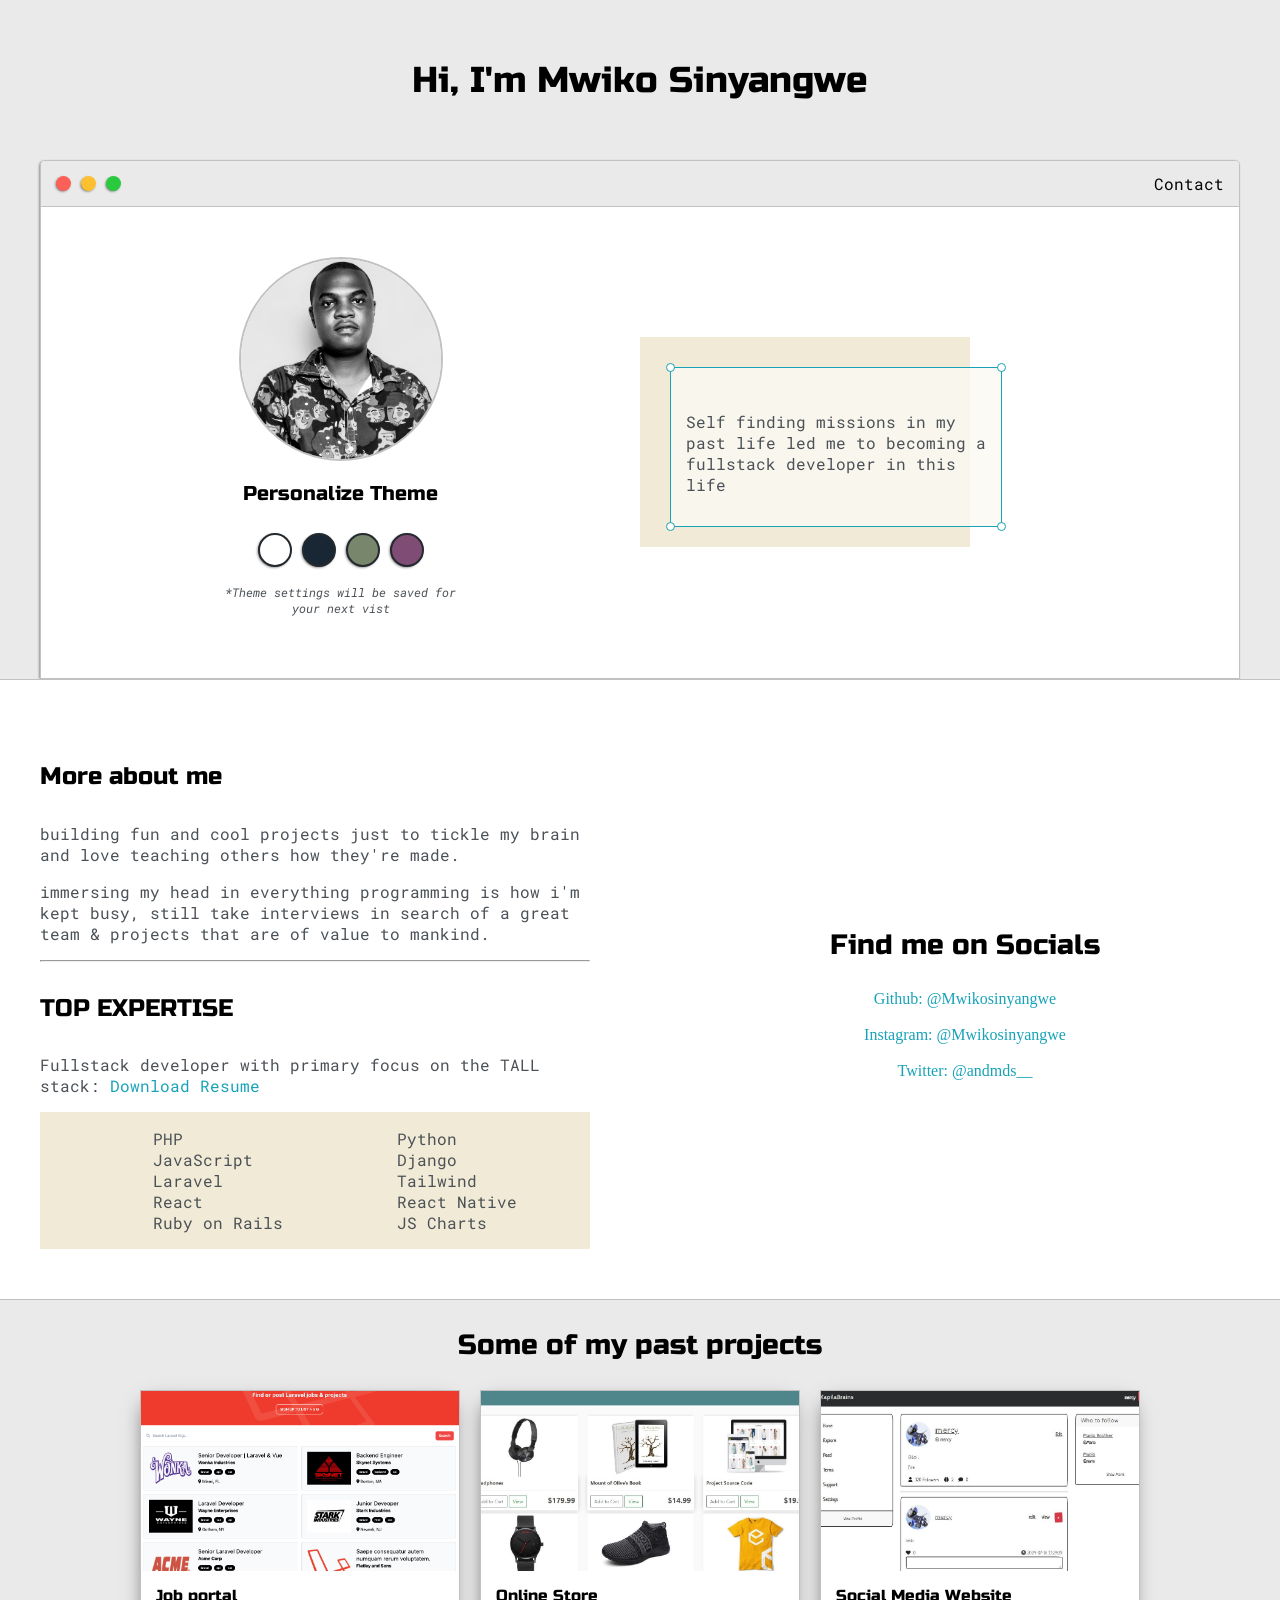
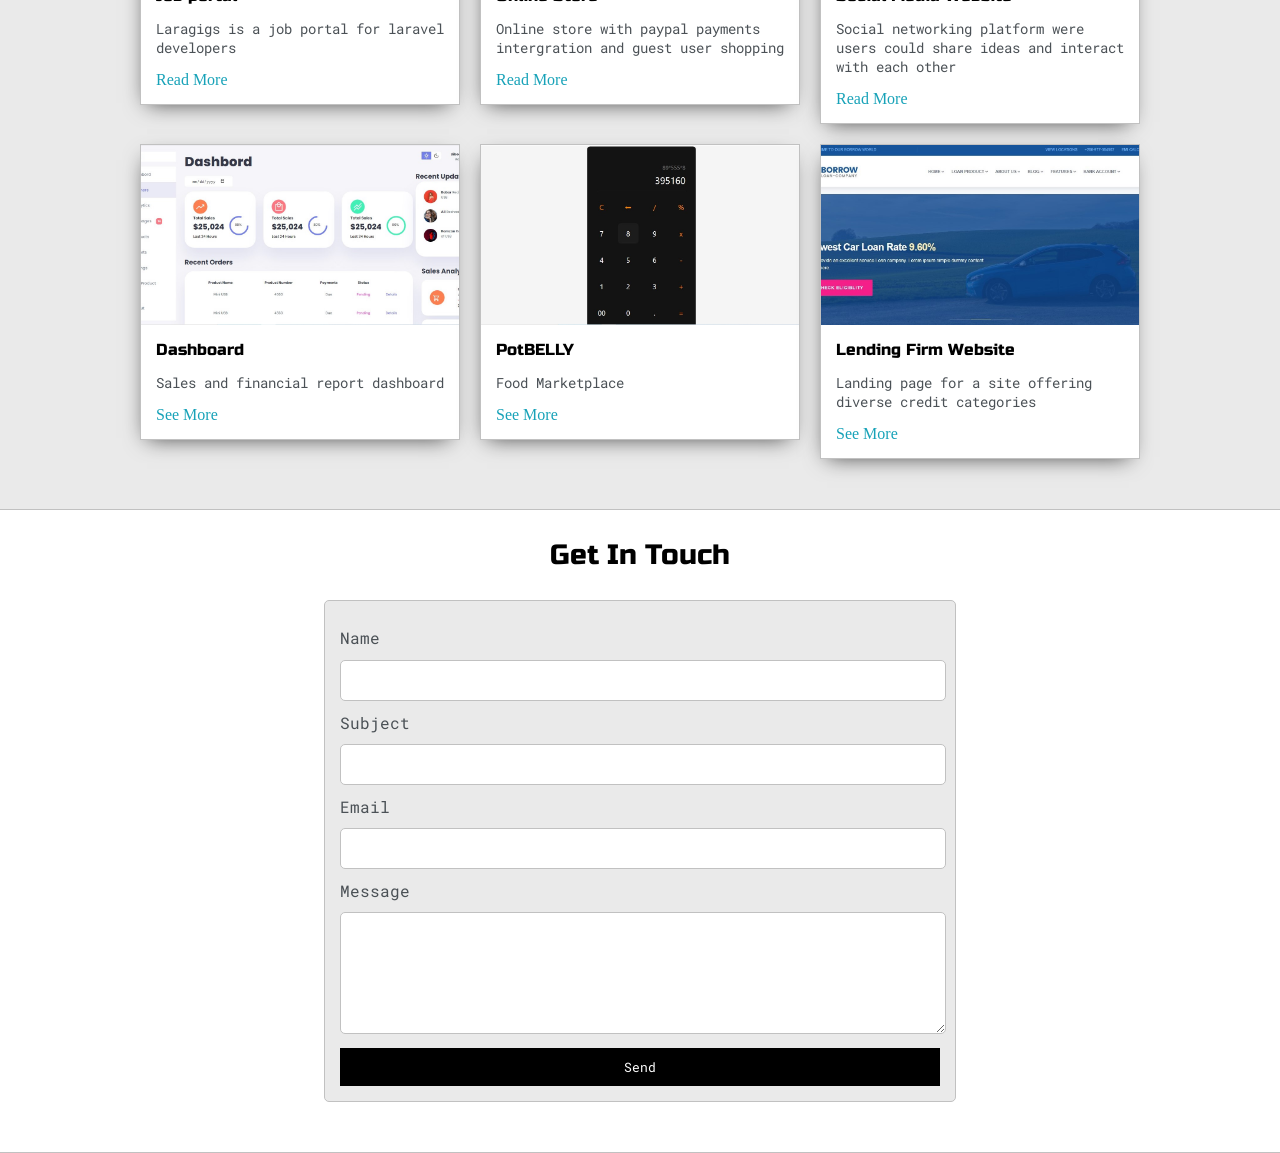
==== index.html @ ab351689 "f" ====
<!DOCTYPE html>
<html>
<head>
	<title>Mwiko Sinyangwe</title>


	<meta name="viewport" content="width=device-width, initial-scale=1, maximum-scale=1, minimum-scale=1" />

	<link href="https://fonts.googleapis.com/css2?family=Russo+One&display=swap" rel="stylesheet">

	<link href="https://fonts.googleapis.com/css2?family=Roboto+Mono:wght@500&family=Russo+One&display=swap" rel="stylesheet">

	<link rel="stylesheet" type="text/css" href="default.css">
	<link id="theme-style" rel="stylesheet" type="text/css" href="">
</head>
<body>

	<section class="s1">
		<div class="main-container">
			<div class="greeting-wrapper">
				<h2>Hi, I'm Mwiko Sinyangwe</h2>
			</div>


			<div class="intro-wrapper">
				<div class="nav-wrapper">

					<!-- Link around dots-wrapper added after tutorial video -->
					<a href="index.html">
						<div class="dots-wrapper">
							<div id="dot-1" class="browser-dot"></div>
							<div id="dot-2" class="browser-dot"></div>
							<div id="dot-3" class="browser-dot"></div>
						</div>
					</a>
					

					<ul id="navigation">
						<li><a href="index.html#contact">Contact</a></li>

					</ul>
				</div>

				<div class="left-column">
					<img style="border-radius: 50%;" id="profile_pic" src="images/mwiko.jpg">
					<h5 style="text-align: center;line-height: 0;">Personalize Theme</h5>

					<div id="theme-options-wrapper">
						<div data-mode="light" id="light-mode" class="theme-dot"></div>
						<div data-mode="blue" id="blue-mode" class="theme-dot"></div>
						<div data-mode="green" id="green-mode" class="theme-dot"></div>
						<div data-mode="purple" id="purple-mode" class="theme-dot"></div>
					</div>

					<p id="settings-note">*Theme settings will be saved for<br>your next vist</p>
				</div>

				<div class="right-column">

					<div id="preview-shadow">
						<div id="preview">
							<div id="corner-tl" class="corner"></div>
							<div id="corner-tr" class="corner"></div>
							<h3></h3>
							<p>Self finding missions in my past life led me to becoming a fullstack developer in this life</p>
							<div id="corner-br" class="corner"></div>
							<div id="corner-bl" class="corner"></div>
						</div>
					</div>
				</div>
			</div>
		</div>
	</section>

	<section class="s2">
		<div class="main-container">

			<div class="about-wrapper">
				<div class="about-me">
					<h4>More about me</h4>

					<p>building fun and cool projects just to tickle my brain and love teaching others how they're made.</p>

					<p>immersing my head in everything programming is how i'm kept busy, still take interviews in search of a great team & projects that are of value to mankind.</p>


					<hr>

					<h4>TOP EXPERTISE</h4>

					<p>Fullstack developer with primary focus on the TALL stack: <a target="_blank" href="resume.pdf">Download Resume</a></p>

					<div id="skills">
						<ul>
							<li>PHP</li>
							<li>JavaScript</li>
							<li>Laravel</li>
							<li>React</li>
							<li>Ruby on Rails</li>							
						</ul>

						<ul>							
							<li>Python</li>
							<li>Django</li>
							<li>Tailwind</li>
							<li>React Native</li>
							<li>JS Charts</li>
						</ul>


					</div>

				</div>

				
				<div class="social-links">
					
					<h3>Find me on Socials</h3>

					<a target="_blank" href="https://www.github.com/mdsnn">Github: @Mwikosinyangwe</a>
					<br>
					<a target="_blank" href="https://www.instagram.com/mwikosinyangwe">Instagram: @Mwikosinyangwe</a>
					<br>
					<a target="_blank" href="https://twitter.com/andmds__">Twitter: @andmds__</a>
				</div>
			</div>

		</div>
	</section>

	<section class="s1">
		<div class="main-container">
			<h3 style="text-align: center;">Some of my past projects</h3>

			<div class="post-wrapper">

				<div>
					<div class="post">
						<img class="thumbnail" src="images/screen.png">
						<div class="post-preview">
							<h6 class="post-title">Job portal</h6>
							<p class="post-intro">Laragigs is a job portal for laravel developers</p>
							<a href="postJob.html">Read More</a>
						</div>
					</div>
				</div>

				<div>
					<div class="post">
						<img class="thumbnail" src="images/ecom.jpg">
						<div class="post-preview">
							<h6 class="post-title">Online Store</h6>
							<p class="post-intro">Online store with paypal payments intergration and guest user shopping</p>
							<a href="postEcom.html">Read More</a>
						</div>
					</div>
				</div>

				<div>
					<div class="post">
						<img class="thumbnail" src="images/blog.jpg">
						<div class="post-preview">
							<h6 class="post-title">Social Media Website</h6>
							<p class="post-intro">Social networking platform were users could share ideas and interact with each other</p>
							<a href="postSocial.html">Read More</a>
						</div>
					</div>
				</div>
				<div>
					<div class="post">
						<img class="thumbnail" src="images/dashboard.jpg">
						<div class="post-preview">
							<h6 class="post-title">Dashboard</h6>
							<p class="post-intro">Sales and financial report dashboard</p>
							<a href="dashboard/index.html">See More</a>
						</div>
					</div>
				</div>

				<div>
					<div class="post">
						<img class="thumbnail" src="images/calc.jpg">
						<div class="post-preview">
							<h6 class="post-title">PotBELLY</h6>
							<p class="post-intro">Food Marketplace</p>
							<a href="calc/index.html">See More</a>
						</div>
					</div>
				</div>

				<div>
					<div class="post">
						<img class="thumbnail" src="images/loan.jpg">
						<div class="post-preview">
							<h6 class="post-title">Lending Firm Website</h6>
							<p class="post-intro">Landing page for a site offering diverse credit categories</p>
							<a href="loan/index.html">See More</a>
						</div>
					</div>
				</div>

			</div>
		</div>
	</section>

	<section class="s2">
		<div class="main-container">
			<a href=""></a>
			<h3 style="text-align: center;">Get In Touch</h3>

			<form id="contact-form">
				<a name="contact"></a>

				<label>Name</label>
				<input class="input-field" type="text" name="name">

				<label>Subject</label>
				<input class="input-field" type="text" name="subject">

				<label>Email</label>
				<input class="input-field" type="text" name="email">

				<label>Message</label>
				<textarea class="input-field" name="message"></textarea>

				<input id="submit-btn" type="submit" value="Send">
			</form>
		</div>
	</section> 

	<script type="text/javascript" src="script.js"></script>
</body>
</html>
---- default.css ----
:root{
	--mainColor:#eaeaea;
	--secondaryColor:#fff;

	--borderColor:#c1c1c1;

	--mainText:black;
	--secondaryText:#4b5156;

	--themeDotBorder:#24292e;

	--previewBg:rgb(251, 249, 243, 0.8);
	--previewShadow:#f0ead6;


	--buttonColor:black;


}


html, body{
	padding: 0;
	margin: 0;
	scroll-behavior: smooth;
}

body *{
	transition: 0.3s;
}


h1, h2, h3, h4, h5, h6, strong{
	color: var(--mainText);
	font-family: 'Russo One', sans-serif;
	font-weight: 500;
}

p, li, span, label, input, textarea{
	color: var(--secondaryText);
	font-family: 'Roboto Mono', monospace;
}

a{
	text-decoration: none;
	color:#17a2b8;
}

ul{
	list-style: none;
}

h1 { font-size: 56px;}
h2 { font-size: 36px;}
h3 { font-size: 28px;}
h4 { font-size: 24px;}
h5 { font-size: 20px;}
h6 { font-size: 16px;}


.s1{
	background-color: var(--mainColor);
	border-bottom:1px solid var(--borderColor);
	overflow:auto;
}

.s2{
	background-color: var(--secondaryColor);
	border-bottom:1px solid var(--borderColor);
	overflow:auto;
}




.main-container{
	width: 1200px;
	margin: 0 auto;
}


.greeting-wrapper{
	display: grid;
	text-align: center;
	align-content: center;
	min-height: 10em;

}

.intro-wrapper{
	background-color: var(--secondaryColor);
	border:1px solid var(--borderColor);
	border-radius:5px 5px 0 0;


	-webkit-box-shadow: -1px 1px 3px -1px rgba(0,0,0,0.75);
	-moz-box-shadow: -1px 1px 3px -1px rgba(0,0,0,0.75);
	box-shadow: -1px 1px 3px -1px rgba(0,0,0,0.75);

	display: grid;
	grid-template-columns: 1fr 1fr;
	grid-template-areas: 
		'nav-wrapper nav-wrapper'
		'left-column right-column'
	;
}


.nav-wrapper{
	border-radius:5px 5px 0 0;
	grid-area:nav-wrapper;
	border-bottom: 1px solid var(--borderColor);
	display: flex;
	justify-content: space-between;
	align-items: center;
	background-color: var(--mainColor);
}

#navigation a{
	color:var(--mainText);
}


#navigation{
	margin:0;
	padding: 10px;
}

#navigation li{
	display: inline-block;
	margin-right: 5px;
	margin-left:5px;
}

.dots-wrapper{
	display: flex;
	padding: 10px;
}

#dot-1{
	background-color:  #FC6058;
}

#dot-2{
	background-color:  #FEC02F;
}

#dot-3{
	background-color:  #2ACA3E;
}

.browser-dot{
	background-color: black;
	height: 15px;
	width: 15px;
	border-radius: 50%;
	margin: 5px;

	-webkit-box-shadow: -1px 1px 3px -1px rgba(0,0,0,0.75);
	-moz-box-shadow: -1px 1px 3px -1px rgba(0,0,0,0.75);
	box-shadow: -1px 1px 3px -1px rgba(0,0,0,0.75);

}


.left-column{
	grid-area: left-column;
	padding-top:50px;
	padding-bottom: 50px;
}

#profile_pic{
	display: block;
	margin:0 auto;

	height: 200px;
	width: 200px;
	object-fit: cover;
	border:2px solid var(--borderColor);
}


#theme-options-wrapper{
	display: flex;
	justify-content: center;
}

.theme-dot{
	height: 30px;
	width: 30px;
	background-color: black;
	border-radius: 50%;

	margin: 5px;
	border:2px solid var(--themeDotBorder);

	-webkit-box-shadow: -1px 1px 3px -1px rgba(0,0,0,0.75);
	-moz-box-shadow: -1px 1px 3px -1px rgba(0,0,0,0.75);
	box-shadow: -1px 1px 3px -1px rgba(0,0,0,0.75);

	cursor: pointer;
}


.theme-dot:hover{
	border-width: 5px;
}


#light-mode{
	background-color: #fff;
}

#blue-mode{
	background-color: #192734;
}

#green-mode{
	background-color: #78866b;
}

#purple-mode{
	background-color: #7E4C74;
}

#settings-note{
	font-size: 12px;
	font-style: italic;
	text-align: center;
}

.right-column{
	grid-area: right-column;
	display: grid;
	align-content: center;

	padding-top: 50px;
	padding-bottom: 50px;
}


#preview-shadow{
	background-color: var(--previewShadow);
	max-width: 300px;
	height: 180px;
	padding-left: 30px;
	padding-top: 30px;
}

#preview{
	width: 300px;
	border:1.5px solid #17a2b8;
	background-color: var(--previewBg);
	padding:15px;
	position: relative;
}

.corner{
	width:7px;
	height: 7px;
	border-radius: 50%;
	border:1.5px solid #17a2b8;
	background-color: #fff;
	position: absolute;
}

#corner-tl{
	top:-5px;
	left: -5px
}

#corner-tr{
	top:-5px;
	right: -5px
}


#corner-br{
	bottom:-5px;
	right: -5px
}


#corner-bl{
	bottom:-5px;
	left: -5px
}

.about-wrapper{
	display: grid;
	grid-template-columns: repeat(auto-fit, minmax(320px, 1fr));
	padding-bottom: 50px;
	padding-top: 50px;
	gap:100px;
}


#skills{
	display: flex;
	justify-content: space-evenly;
	background-color: var(--previewShadow);
}

.social-links{
	display: grid;
	align-content: center;
	text-align: center;
}

#social_img{
	width: 100%;
}


.post-wrapper{
	display: grid;
	grid-template-columns: repeat(auto-fit, 320px);
	gap:20px;
	justify-content: center;
	padding-bottom: 50px;
}

.post{
	border:1px solid var(--borderColor);
	-webkit-box-shadow: -2px 7px 21px -9px rgba(0,0,0,0.75);
	-moz-box-shadow: -2px 7px 21px -9px rgba(0,0,0,0.75);
	box-shadow: -2px 7px 21px -9px rgba(0,0,0,0.75);
}

.thumbnail{
	display: block;
	width: 100%;
	height:180px;
	object-fit: cover;
}

.post-preview{
	background-color: #fff;
	padding:15px;
}

.post-title{
	color:black;
	margin: 0;
}

.post-intro{
	color:#4b5156;
	font-size: 14px;
}


#contact-form{
	display: block;
	max-width: 600px;
	margin: 0 auto;
	border: 1px solid var(--borderColor);
	padding: 15px;
	border-radius: 5px;
	background-color: var(--mainColor);
	margin-bottom: 50px;

}

#contact-form label{
	line-height: 2.7em;
}

#contact-form textarea{
	min-height: 100px;
	font-size: 14px;
}


.input-field{
	width: 100%;
	padding-top: 10px;
	padding-bottom:10px; 
	background-color: var(--secondaryColor);
	border-radius: 5px;
	border:1px solid var(--borderColor);
	font-size: 14px;
}


#submit-btn{
	margin-top: 10px;
	width: 100%;
	padding-top: 10px;
	padding-bottom:10px; 
	color: #fff;
	background-color: var(--buttonColor);
	border:none;
}


@media screen and (max-width: 1200px){
	.main-container{
		width: 95%;
	}
}

@media screen and (max-width: 800px){
	.intro-wrapper{
		grid-template-columns: 1fr;
		grid-template-areas: 
			'nav-wrapper'
			'left-column'
			'right-column'
		;
	}

	.right-column{
		justify-content: center;
	}

}

@media screen and (max-width: 400px){
	#preview-shadow{
		max-width: 280px;
		height: 180px;
		padding-left: 10px;
		padding-top: 10px;
	}

	#preview{
		width: 280px;

	}

}
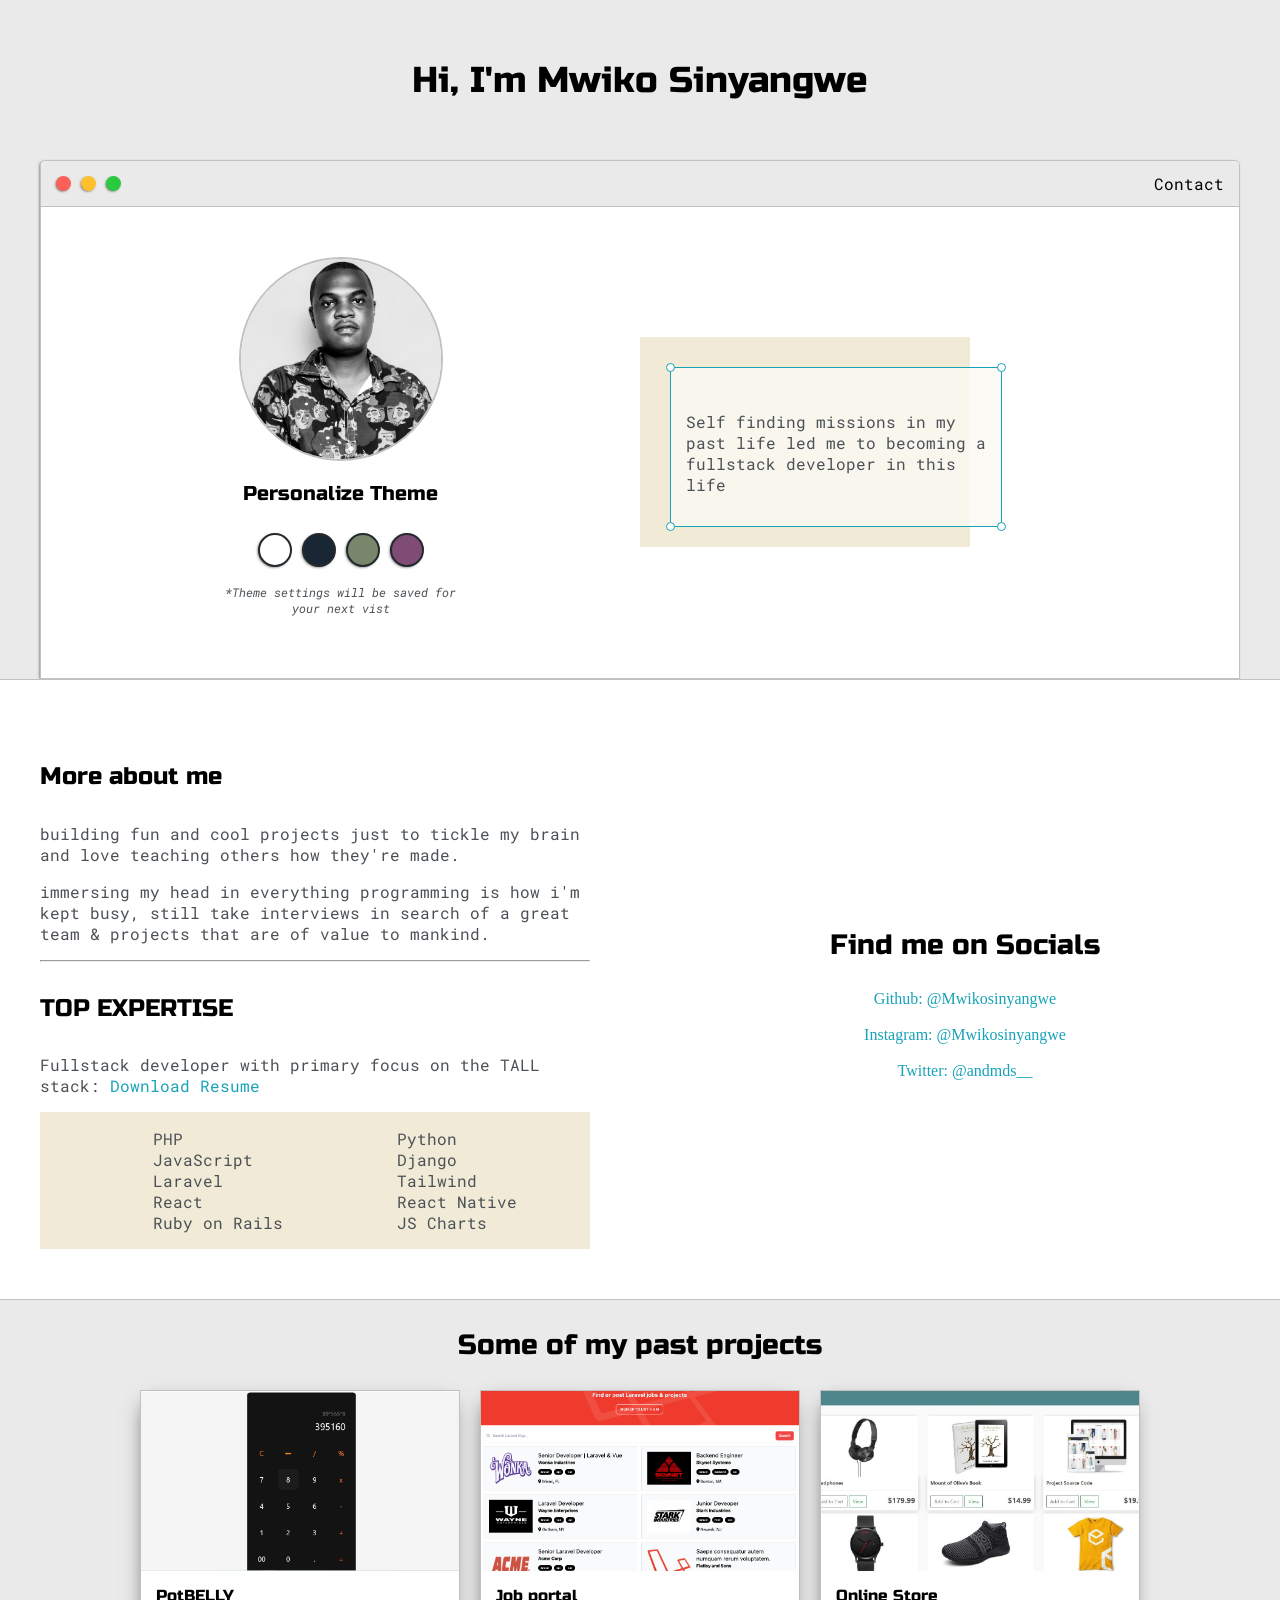
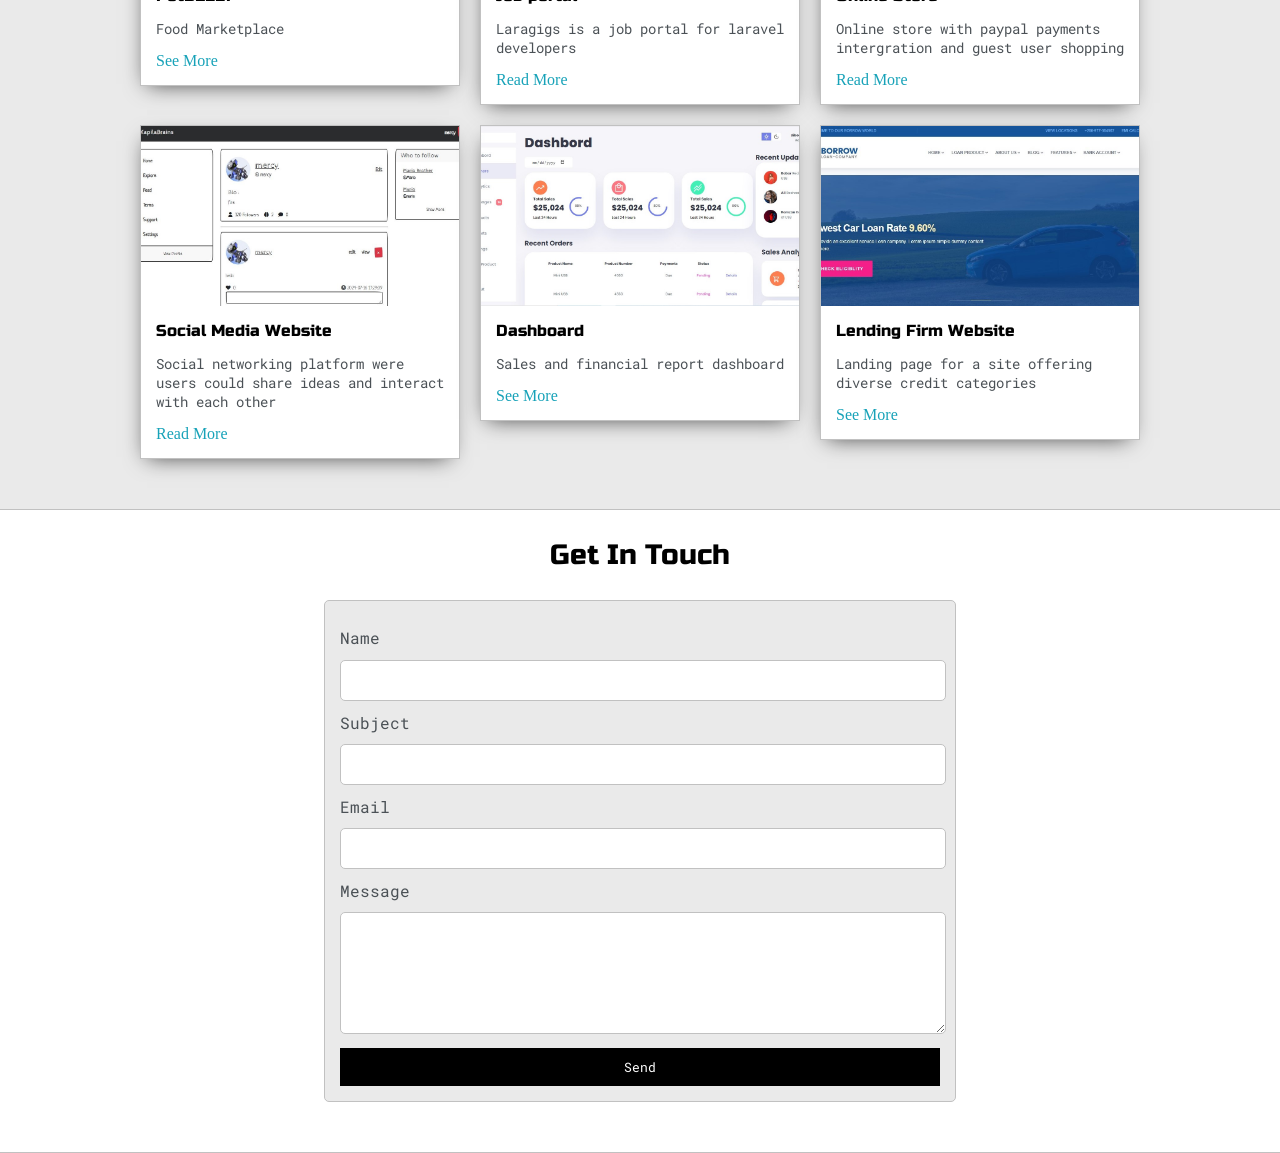
==== commit 17fc8385: "auto-commit: index.html, .gitignore, git-watcher.ps1 (+4 more) [2026-10-25 23:22:13]" ====
--- a/index.html
+++ b/index.html
@@ -131,8 +131,22 @@
 	<section class="s1">
 		<div class="main-container">
 			<h3 style="text-align: center;">Some of my past projects</h3>
+             
+
 
 			<div class="post-wrapper">
+
+				<div>
+					<div class="post">
+						<img class="thumbnail" src="images/calc.jpg">
+						<div class="post-preview">
+							<h6 class="post-title">PotBELLY</h6>
+							<p class="post-intro">Food Marketplace</p>
+							<a href="calc/index.html">See More</a>
+						</div>
+					</div>
+				</div>
+
 
 				<div>
 					<div class="post">
@@ -177,16 +191,7 @@
 					</div>
 				</div>
 
-				<div>
-					<div class="post">
-						<img class="thumbnail" src="images/calc.jpg">
-						<div class="post-preview">
-							<h6 class="post-title">PotBELLY</h6>
-							<p class="post-intro">Food Marketplace</p>
-							<a href="calc/index.html">See More</a>
-						</div>
-					</div>
-				</div>
+				
 
 				<div>
 					<div class="post">
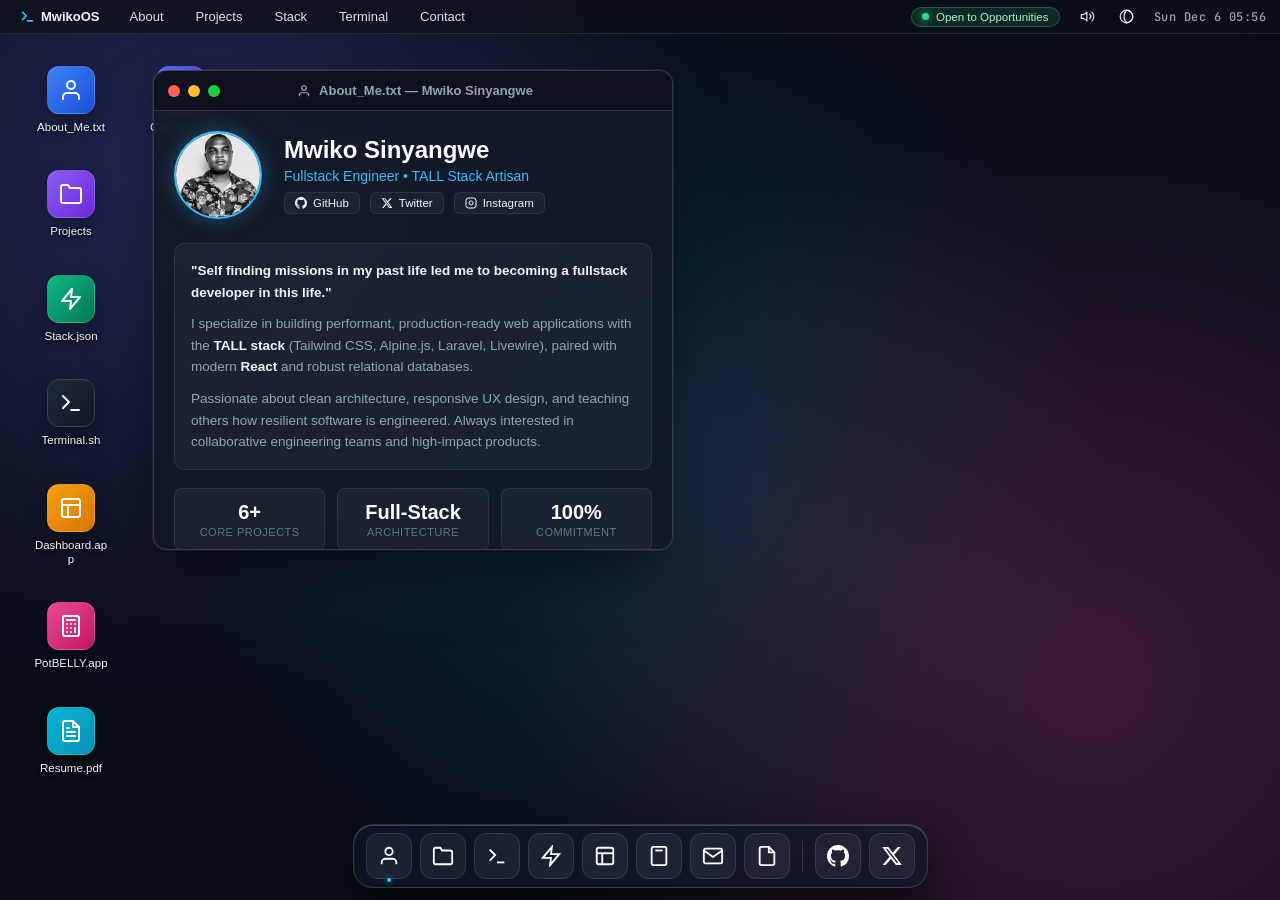
==== commit e6eb9bcd: "auto-commit: index.html, index-classic.html [2026-10-25 23:25:51]" ====
--- a/index.html
+++ b/index.html
@@ -1,238 +1,733 @@
 <!DOCTYPE html>
-<html>
+<html lang="en">
 <head>
-	<title>Mwiko Sinyangwe</title>
-
-
-	<meta name="viewport" content="width=device-width, initial-scale=1, maximum-scale=1, minimum-scale=1" />
-
-	<link href="https://fonts.googleapis.com/css2?family=Russo+One&display=swap" rel="stylesheet">
-
-	<link href="https://fonts.googleapis.com/css2?family=Roboto+Mono:wght@500&family=Russo+One&display=swap" rel="stylesheet">
-
-	<link rel="stylesheet" type="text/css" href="default.css">
-	<link id="theme-style" rel="stylesheet" type="text/css" href="">
+  <meta charset="UTF-8">
+  <meta name="viewport" content="width=device-width, initial-scale=1.0, maximum-scale=1.0, user-scalable=no">
+  <title>Mwiko Sinyangwe | Fullstack Engineer (MwikoOS 2.0)</title>
+  
+  <!-- Modern Typography -->
+  <link rel="preconnect" href="https://fonts.googleapis.com">
+  <link rel="preconnect" href="https://fonts.gstatic.com" crossorigin>
+  <link href="https://fonts.googleapis.com/css2?family=JetBrains+Mono:wght@400;500;700&family=Plus+Jakarta+Sans:wght@400;500;600;700;800&display=swap" rel="stylesheet">
+
+  <link rel="stylesheet" href="os.css">
 </head>
 <body>
 
-	<section class="s1">
-		<div class="main-container">
-			<div class="greeting-wrapper">
-				<h2>Hi, I'm Mwiko Sinyangwe</h2>
-			</div>
-
-
-			<div class="intro-wrapper">
-				<div class="nav-wrapper">
-
-					<!-- Link around dots-wrapper added after tutorial video -->
-					<a href="index.html">
-						<div class="dots-wrapper">
-							<div id="dot-1" class="browser-dot"></div>
-							<div id="dot-2" class="browser-dot"></div>
-							<div id="dot-3" class="browser-dot"></div>
-						</div>
-					</a>
-					
-
-					<ul id="navigation">
-						<li><a href="index.html#contact">Contact</a></li>
-
-					</ul>
-				</div>
-
-				<div class="left-column">
-					<img style="border-radius: 50%;" id="profile_pic" src="images/mwiko.jpg">
-					<h5 style="text-align: center;line-height: 0;">Personalize Theme</h5>
-
-					<div id="theme-options-wrapper">
-						<div data-mode="light" id="light-mode" class="theme-dot"></div>
-						<div data-mode="blue" id="blue-mode" class="theme-dot"></div>
-						<div data-mode="green" id="green-mode" class="theme-dot"></div>
-						<div data-mode="purple" id="purple-mode" class="theme-dot"></div>
-					</div>
-
-					<p id="settings-note">*Theme settings will be saved for<br>your next vist</p>
-				</div>
-
-				<div class="right-column">
-
-					<div id="preview-shadow">
-						<div id="preview">
-							<div id="corner-tl" class="corner"></div>
-							<div id="corner-tr" class="corner"></div>
-							<h3></h3>
-							<p>Self finding missions in my past life led me to becoming a fullstack developer in this life</p>
-							<div id="corner-br" class="corner"></div>
-							<div id="corner-bl" class="corner"></div>
-						</div>
-					</div>
-				</div>
-			</div>
-		</div>
-	</section>
-
-	<section class="s2">
-		<div class="main-container">
-
-			<div class="about-wrapper">
-				<div class="about-me">
-					<h4>More about me</h4>
-
-					<p>building fun and cool projects just to tickle my brain and love teaching others how they're made.</p>
-
-					<p>immersing my head in everything programming is how i'm kept busy, still take interviews in search of a great team & projects that are of value to mankind.</p>
-
-
-					<hr>
-
-					<h4>TOP EXPERTISE</h4>
-
-					<p>Fullstack developer with primary focus on the TALL stack: <a target="_blank" href="resume.pdf">Download Resume</a></p>
-
-					<div id="skills">
-						<ul>
-							<li>PHP</li>
-							<li>JavaScript</li>
-							<li>Laravel</li>
-							<li>React</li>
-							<li>Ruby on Rails</li>							
-						</ul>
-
-						<ul>							
-							<li>Python</li>
-							<li>Django</li>
-							<li>Tailwind</li>
-							<li>React Native</li>
-							<li>JS Charts</li>
-						</ul>
-
-
-					</div>
-
-				</div>
-
-				
-				<div class="social-links">
-					
-					<h3>Find me on Socials</h3>
-
-					<a target="_blank" href="https://www.github.com/mdsnn">Github: @Mwikosinyangwe</a>
-					<br>
-					<a target="_blank" href="https://www.instagram.com/mwikosinyangwe">Instagram: @Mwikosinyangwe</a>
-					<br>
-					<a target="_blank" href="https://twitter.com/andmds__">Twitter: @andmds__</a>
-				</div>
-			</div>
-
-		</div>
-	</section>
-
-	<section class="s1">
-		<div class="main-container">
-			<h3 style="text-align: center;">Some of my past projects</h3>
-             
-
-
-			<div class="post-wrapper">
-
-				<div>
-					<div class="post">
-						<img class="thumbnail" src="images/calc.jpg">
-						<div class="post-preview">
-							<h6 class="post-title">PotBELLY</h6>
-							<p class="post-intro">Food Marketplace</p>
-							<a href="calc/index.html">See More</a>
-						</div>
-					</div>
-				</div>
-
-
-				<div>
-					<div class="post">
-						<img class="thumbnail" src="images/screen.png">
-						<div class="post-preview">
-							<h6 class="post-title">Job portal</h6>
-							<p class="post-intro">Laragigs is a job portal for laravel developers</p>
-							<a href="postJob.html">Read More</a>
-						</div>
-					</div>
-				</div>
-
-				<div>
-					<div class="post">
-						<img class="thumbnail" src="images/ecom.jpg">
-						<div class="post-preview">
-							<h6 class="post-title">Online Store</h6>
-							<p class="post-intro">Online store with paypal payments intergration and guest user shopping</p>
-							<a href="postEcom.html">Read More</a>
-						</div>
-					</div>
-				</div>
-
-				<div>
-					<div class="post">
-						<img class="thumbnail" src="images/blog.jpg">
-						<div class="post-preview">
-							<h6 class="post-title">Social Media Website</h6>
-							<p class="post-intro">Social networking platform were users could share ideas and interact with each other</p>
-							<a href="postSocial.html">Read More</a>
-						</div>
-					</div>
-				</div>
-				<div>
-					<div class="post">
-						<img class="thumbnail" src="images/dashboard.jpg">
-						<div class="post-preview">
-							<h6 class="post-title">Dashboard</h6>
-							<p class="post-intro">Sales and financial report dashboard</p>
-							<a href="dashboard/index.html">See More</a>
-						</div>
-					</div>
-				</div>
-
-				
-
-				<div>
-					<div class="post">
-						<img class="thumbnail" src="images/loan.jpg">
-						<div class="post-preview">
-							<h6 class="post-title">Lending Firm Website</h6>
-							<p class="post-intro">Landing page for a site offering diverse credit categories</p>
-							<a href="loan/index.html">See More</a>
-						</div>
-					</div>
-				</div>
-
-			</div>
-		</div>
-	</section>
-
-	<section class="s2">
-		<div class="main-container">
-			<a href=""></a>
-			<h3 style="text-align: center;">Get In Touch</h3>
-
-			<form id="contact-form">
-				<a name="contact"></a>
-
-				<label>Name</label>
-				<input class="input-field" type="text" name="name">
-
-				<label>Subject</label>
-				<input class="input-field" type="text" name="subject">
-
-				<label>Email</label>
-				<input class="input-field" type="text" name="email">
-
-				<label>Message</label>
-				<textarea class="input-field" name="message"></textarea>
-
-				<input id="submit-btn" type="submit" value="Send">
-			</form>
-		</div>
-	</section> 
-
-	<script type="text/javascript" src="script.js"></script>
+  <!-- =========================================
+       TOP SYSTEM MENUBAR
+       ========================================= -->
+  <header class="menubar">
+    <div class="menubar-left">
+      <div class="logo-badge" data-open-window="win-about">
+        <!-- Monogram / OS Logo -->
+        <svg viewBox="0 0 24 24" fill="none" stroke="currentColor" stroke-width="2.5" stroke-linecap="round" stroke-linejoin="round">
+          <polyline points="4 17 10 11 4 5"></polyline>
+          <line x1="12" y1="19" x2="20" y2="19"></line>
+        </svg>
+        <span>MwikoOS</span>
+      </div>
+      <span class="menu-item" data-open-window="win-about">About</span>
+      <span class="menu-item" data-open-window="win-projects">Projects</span>
+      <span class="menu-item" data-open-window="win-skills">Stack</span>
+      <span class="menu-item" data-open-window="win-terminal">Terminal</span>
+      <span class="menu-item" data-open-window="win-contact">Contact</span>
+    </div>
+
+    <div class="menubar-right">
+      <div class="status-badge">
+        <span class="status-dot"></span>
+        <span>Open to Opportunities</span>
+      </div>
+
+      <!-- Sound FX Toggle -->
+      <button class="control-btn" id="sound-toggle-btn" title="Toggle Sound Feedback">
+        <svg width="15" height="15" viewBox="0 0 24 24" fill="none" stroke="currentColor" stroke-width="2" stroke-linecap="round" stroke-linejoin="round">
+          <polygon points="11 5 6 9 2 9 2 15 6 15 11 19 11 5"></polygon>
+          <path d="M15.54 8.46a5 5 0 0 1 0 7.07"></path>
+          <path d="M19.07 4.93a10 10 0 0 1 0 14.14"></path>
+        </svg>
+      </button>
+
+      <!-- Wallpaper & Theme Switcher -->
+      <div class="dropdown-wrapper">
+        <button class="control-btn" id="theme-toggle-btn" title="Change Theme & Wallpaper">
+          <svg width="15" height="15" viewBox="0 0 24 24" fill="none" stroke="currentColor" stroke-width="2" stroke-linecap="round" stroke-linejoin="round">
+            <circle cx="12" cy="12" r="10"></circle>
+            <path d="M12 2a14.5 14.5 0 0 0 0 20 10 10 0 0 0 0-20"></path>
+          </svg>
+        </button>
+        <div class="dropdown-menu" id="theme-dropdown">
+          <div class="dropdown-item" data-set-theme="default">
+            <span class="theme-color-preview" style="background: linear-gradient(135deg, #6366f1, #38bdf8);"></span>
+            <span>Aurora Dusk</span>
+          </div>
+          <div class="dropdown-item" data-set-theme="cyber">
+            <span class="theme-color-preview" style="background: linear-gradient(135deg, #00f2fe, #ff007f);"></span>
+            <span>Cyberpunk Neon</span>
+          </div>
+          <div class="dropdown-item" data-set-theme="obsidian">
+            <span class="theme-color-preview" style="background: linear-gradient(135deg, #374151, #111827);"></span>
+            <span>Obsidian Minimal</span>
+          </div>
+          <div class="dropdown-item" data-set-theme="sunset">
+            <span class="theme-color-preview" style="background: linear-gradient(135deg, #fb923c, #d946ef);"></span>
+            <span>Solar Sunset</span>
+          </div>
+        </div>
+      </div>
+
+      <div class="clock" id="system-clock">--:--</div>
+    </div>
+  </header>
+
+  <!-- =========================================
+       DESKTOP WORKSPACE & ICONS
+       ========================================= -->
+  <main class="desktop">
+    <!-- Icon 1: About Me -->
+    <div class="desktop-icon" data-open-window="win-about">
+      <div class="icon-graphic icon-about">
+        <svg viewBox="0 0 24 24" fill="none" stroke="currentColor" stroke-width="2" stroke-linecap="round" stroke-linejoin="round">
+          <path d="M20 21v-2a4 4 0 0 0-4-4H8a4 4 0 0 0-4 4v2"></path>
+          <circle cx="12" cy="7" r="4"></circle>
+        </svg>
+      </div>
+      <span class="icon-label">About_Me.txt</span>
+    </div>
+
+    <!-- Icon 2: Projects -->
+    <div class="desktop-icon" data-open-window="win-projects">
+      <div class="icon-graphic icon-projects">
+        <svg viewBox="0 0 24 24" fill="none" stroke="currentColor" stroke-width="2" stroke-linecap="round" stroke-linejoin="round">
+          <path d="M22 19a2 2 0 0 1-2 2H4a2 2 0 0 1-2-2V5a2 2 0 0 1 2-2h5l2 3h9a2 2 0 0 1 2 2z"></path>
+        </svg>
+      </div>
+      <span class="icon-label">Projects</span>
+    </div>
+
+    <!-- Icon 3: Skills -->
+    <div class="desktop-icon" data-open-window="win-skills">
+      <div class="icon-graphic icon-skills">
+        <svg viewBox="0 0 24 24" fill="none" stroke="currentColor" stroke-width="2" stroke-linecap="round" stroke-linejoin="round">
+          <polygon points="13 2 3 14 12 14 11 22 21 10 12 10 13 2"></polygon>
+        </svg>
+      </div>
+      <span class="icon-label">Stack.json</span>
+    </div>
+
+    <!-- Icon 4: Terminal -->
+    <div class="desktop-icon" data-open-window="win-terminal">
+      <div class="icon-graphic icon-terminal">
+        <svg viewBox="0 0 24 24" fill="none" stroke="currentColor" stroke-width="2" stroke-linecap="round" stroke-linejoin="round">
+          <polyline points="4 17 10 11 4 5"></polyline>
+          <line x1="12" y1="19" x2="20" y2="19"></line>
+        </svg>
+      </div>
+      <span class="icon-label">Terminal.sh</span>
+    </div>
+
+    <!-- Icon 5: Dashboard Live App -->
+    <div class="desktop-icon" data-open-window="win-dashboard">
+      <div class="icon-graphic icon-dashboard">
+        <svg viewBox="0 0 24 24" fill="none" stroke="currentColor" stroke-width="2" stroke-linecap="round" stroke-linejoin="round">
+          <rect x="3" y="3" width="18" height="18" rx="2" ry="2"></rect>
+          <line x1="3" y1="9" x2="21" y2="9"></line>
+          <line x1="9" y1="21" x2="9" y2="9"></line>
+        </svg>
+      </div>
+      <span class="icon-label">Dashboard.app</span>
+    </div>
+
+    <!-- Icon 6: PotBELLY Live App -->
+    <div class="desktop-icon" data-open-window="win-calc">
+      <div class="icon-graphic icon-calc">
+        <svg viewBox="0 0 24 24" fill="none" stroke="currentColor" stroke-width="2" stroke-linecap="round" stroke-linejoin="round">
+          <rect x="4" y="2" width="16" height="20" rx="2"></rect>
+          <line x1="8" y1="6" x2="16" y2="6"></line>
+          <line x1="16" y1="14" x2="16" y2="18"></line>
+          <path d="M16 10h.01"></path>
+          <path d="M12 10h.01"></path>
+          <path d="M8 10h.01"></path>
+          <path d="M12 14h.01"></path>
+          <path d="M8 14h.01"></path>
+          <path d="M12 18h.01"></path>
+          <path d="M8 18h.01"></path>
+        </svg>
+      </div>
+      <span class="icon-label">PotBELLY.app</span>
+    </div>
+
+    <!-- Icon 7: Resume -->
+    <div class="desktop-icon" data-open-window="win-resume">
+      <div class="icon-graphic icon-resume">
+        <svg viewBox="0 0 24 24" fill="none" stroke="currentColor" stroke-width="2" stroke-linecap="round" stroke-linejoin="round">
+          <path d="M14 2H6a2 2 0 0 0-2 2v16a2 2 0 0 0 2 2h12a2 2 0 0 0 2-2V8z"></path>
+          <polyline points="14 2 14 8 20 8"></polyline>
+          <line x1="16" y1="13" x2="8" y2="13"></line>
+          <line x1="16" y1="17" x2="8" y2="17"></line>
+          <polyline points="10 9 9 9 8 9"></polyline>
+        </svg>
+      </div>
+      <span class="icon-label">Resume.pdf</span>
+    </div>
+
+    <!-- Icon 8: Contact -->
+    <div class="desktop-icon" data-open-window="win-contact">
+      <div class="icon-graphic icon-contact">
+        <svg viewBox="0 0 24 24" fill="none" stroke="currentColor" stroke-width="2" stroke-linecap="round" stroke-linejoin="round">
+          <path d="M4 4h16c1.1 0 2 .9 2 2v12c0 1.1-.9 2-2 2H4c-1.1 0-2-.9-2-2V6c0-1.1.9-2 2-2z"></path>
+          <polyline points="22,6 12,13 2,6"></polyline>
+        </svg>
+      </div>
+      <span class="icon-label">Contact.app</span>
+    </div>
+  </main>
+
+  <!-- =========================================
+       WINDOW 1: ABOUT ME
+       ========================================= -->
+  <div class="os-window hidden" id="win-about">
+    <div class="window-header">
+      <div class="traffic-lights">
+        <button class="traffic-light traffic-close" title="Close">
+          <svg viewBox="0 0 10 10"><path d="M1,1 L9,9 M9,1 L1,9" stroke="currentColor" stroke-width="1.5"/></svg>
+        </button>
+        <button class="traffic-light traffic-minimize" title="Minimize">
+          <svg viewBox="0 0 10 10"><line x1="1" y1="5" x2="9" y2="5" stroke="currentColor" stroke-width="1.5"/></svg>
+        </button>
+        <button class="traffic-light traffic-maximize" title="Maximize">
+          <svg viewBox="0 0 10 10"><rect x="1" y="1" width="8" height="8" fill="none" stroke="currentColor" stroke-width="1.5"/></svg>
+        </button>
+      </div>
+      <div class="window-title">
+        <svg width="14" height="14" viewBox="0 0 24 24" fill="none" stroke="currentColor" stroke-width="2"><path d="M20 21v-2a4 4 0 0 0-4-4H8a4 4 0 0 0-4 4v2"></path><circle cx="12" cy="7" r="4"></circle></svg>
+        <span>About_Me.txt — Mwiko Sinyangwe</span>
+      </div>
+      <div class="window-actions"></div>
+    </div>
+    <div class="window-body">
+      <div class="about-hero">
+        <img class="about-avatar" src="images/mwiko.jpg" alt="Mwiko Sinyangwe">
+        <div>
+          <h1 class="about-name">Mwiko Sinyangwe</h1>
+          <div class="about-role">Fullstack Engineer &bull; TALL Stack Artisan</div>
+          <div class="about-socials">
+            <a class="social-pill" href="https://github.com/mdsnn" target="_blank" rel="noopener">
+              <svg width="12" height="12" viewBox="0 0 24 24" fill="currentColor"><path d="M12 0C5.37 0 0 5.37 0 12c0 5.31 3.435 9.795 8.205 11.385.6.105.825-.255.825-.57 0-.285-.015-1.23-.015-2.235-3.015.555-3.795-.735-4.035-1.41-.135-.345-.72-1.41-1.23-1.695-.42-.225-1.02-.78-.015-.795.945-.015 1.62.87 1.845 1.23 1.08 1.815 2.805 1.305 3.495.99.105-.78.42-1.305.765-1.605-2.67-.3-5.46-1.335-5.46-5.925 0-1.305.465-2.385 1.23-3.225-.12-.3-.54-1.53.12-3.18 0 0 1.005-.315 3.3 1.23.96-.27 1.98-.405 3-.405s2.04.135 3 .405c2.295-1.56 3.3-1.23 3.3-1.23.66 1.65.24 2.88.12 3.18.765.84 1.23 1.905 1.23 3.225 0 4.605-2.805 5.625-5.475 5.925.435.375.81 1.095.81 2.22 0 1.605-.015 2.895-.015 3.3 0 .315.225.69.825.57A12.02 12.02 0 0024 12c0-6.63-5.37-12-12-12z"/></svg>
+              <span>GitHub</span>
+            </a>
+            <a class="social-pill" href="https://twitter.com/andmds__" target="_blank" rel="noopener">
+              <svg width="12" height="12" viewBox="0 0 24 24" fill="currentColor"><path d="M18.244 2.25h3.308l-7.227 8.26 8.502 11.24H16.17l-5.214-6.817L4.99 21.75H1.68l7.73-8.835L1.254 2.25H8.08l4.713 6.231zm-1.161 17.52h1.833L7.084 4.126H5.117z"/></svg>
+              <span>Twitter</span>
+            </a>
+            <a class="social-pill" href="https://instagram.com/mwikosinyangwe" target="_blank" rel="noopener">
+              <svg width="12" height="12" viewBox="0 0 24 24" fill="none" stroke="currentColor" stroke-width="2"><rect x="2" y="2" width="20" height="20" rx="5" ry="5"></rect><path d="M16 11.37A4 4 0 1 1 12.63 8 4 4 0 0 1 16 11.37z"></path><line x1="17.5" y1="6.5" x2="17.51" y2="6.5"></line></svg>
+              <span>Instagram</span>
+            </a>
+          </div>
+        </div>
+      </div>
+
+      <div class="bio-card">
+        <p>
+          <strong>"Self finding missions in my past life led me to becoming a fullstack developer in this life."</strong>
+        </p>
+        <p>
+          I specialize in building performant, production-ready web applications with the <strong>TALL stack</strong> (Tailwind CSS, Alpine.js, Laravel, Livewire), paired with modern <strong>React</strong> and robust relational databases.
+        </p>
+        <p>
+          Passionate about clean architecture, responsive UX design, and teaching others how resilient software is engineered. Always interested in collaborative engineering teams and high-impact products.
+        </p>
+      </div>
+
+      <div class="about-stats">
+        <div class="stat-box">
+          <div class="stat-number">6+</div>
+          <div class="stat-label">Core Projects</div>
+        </div>
+        <div class="stat-box">
+          <div class="stat-number">Full-Stack</div>
+          <div class="stat-label">Architecture</div>
+        </div>
+        <div class="stat-box">
+          <div class="stat-number">100%</div>
+          <div class="stat-label">Commitment</div>
+        </div>
+      </div>
+
+      <div class="cta-row">
+        <button class="btn-primary" data-open-window="win-projects">
+          <svg width="14" height="14" viewBox="0 0 24 24" fill="none" stroke="currentColor" stroke-width="2"><path d="M22 19a2 2 0 0 1-2 2H4a2 2 0 0 1-2-2V5a2 2 0 0 1 2-2h5l2 3h9a2 2 0 0 1 2 2z"></path></svg>
+          <span>Explore Projects</span>
+        </button>
+        <button class="btn-secondary" data-open-window="win-contact">
+          <svg width="14" height="14" viewBox="0 0 24 24" fill="none" stroke="currentColor" stroke-width="2"><path d="M4 4h16c1.1 0 2 .9 2 2v12c0 1.1-.9 2-2 2H4c-1.1 0-2-.9-2-2V6c0-1.1.9-2 2-2z"></path></svg>
+          <span>Get in Touch</span>
+        </button>
+        <a class="btn-secondary" href="resume.pdf" target="_blank">
+          <svg width="14" height="14" viewBox="0 0 24 24" fill="none" stroke="currentColor" stroke-width="2"><path d="M21 15v4a2 2 0 0 1-2 2H5a2 2 0 0 1-2-2v-4"></path><polyline points="7 10 12 15 17 10"></polyline><line x1="12" y1="15" x2="12" y2="3"></line></svg>
+          <span>Resume</span>
+        </a>
+      </div>
+    </div>
+  </div>
+
+  <!-- =========================================
+       WINDOW 2: PROJECTS
+       ========================================= -->
+  <div class="os-window hidden" id="win-projects">
+    <div class="window-header">
+      <div class="traffic-lights">
+        <button class="traffic-light traffic-close"><svg viewBox="0 0 10 10"><path d="M1,1 L9,9 M9,1 L1,9" stroke="currentColor" stroke-width="1.5"/></svg></button>
+        <button class="traffic-light traffic-minimize"><svg viewBox="0 0 10 10"><line x1="1" y1="5" x2="9" y2="5" stroke="currentColor" stroke-width="1.5"/></svg></button>
+        <button class="traffic-light traffic-maximize"><svg viewBox="0 0 10 10"><rect x="1" y="1" width="8" height="8" fill="none" stroke="currentColor" stroke-width="1.5"/></svg></button>
+      </div>
+      <div class="window-title">
+        <svg width="14" height="14" viewBox="0 0 24 24" fill="none" stroke="currentColor" stroke-width="2"><path d="M22 19a2 2 0 0 1-2 2H4a2 2 0 0 1-2-2V5a2 2 0 0 1 2-2h5l2 3h9a2 2 0 0 1 2 2z"></path></svg>
+        <span>Projects — File Manager</span>
+      </div>
+      <div class="window-actions"></div>
+    </div>
+    <div class="window-body">
+      <!-- Filter Bar -->
+      <div class="projects-filter">
+        <button class="filter-btn active" data-filter="all">All Projects</button>
+        <button class="filter-btn" data-filter="laravel">Laravel & PHP</button>
+        <button class="filter-btn" data-filter="fullstack">Fullstack / React</button>
+      </div>
+
+      <div class="projects-grid">
+        <!-- Project 1: Laragigs -->
+        <div class="project-card" data-category="laravel fullstack">
+          <div class="project-thumb-wrapper">
+            <img class="project-thumb" src="images/screen.png" alt="Laragigs Job Portal">
+          </div>
+          <div class="project-info">
+            <h3 class="project-title">Laragigs</h3>
+            <p class="project-desc">A specialized job portal for Laravel developers with authentication, tag filtering, and job listings management.</p>
+            <div class="project-tags">
+              <span class="project-tag">Laravel</span>
+              <span class="project-tag">MySQL</span>
+              <span class="project-tag">Tailwind</span>
+            </div>
+            <div class="project-links">
+              <a class="project-btn project-btn-primary" href="postJob.html">Details &amp; Story</a>
+              <a class="project-btn project-btn-outline" href="https://github.com/mdsnn" target="_blank">Source Code</a>
+            </div>
+          </div>
+        </div>
+
+        <!-- Project 2: PotBELLY -->
+        <div class="project-card" data-category="fullstack">
+          <div class="project-thumb-wrapper">
+            <img class="project-thumb" src="images/calc.jpg" alt="PotBELLY Marketplace">
+          </div>
+          <div class="project-info">
+            <h3 class="project-title">PotBELLY</h3>
+            <p class="project-desc">Food marketplace with an integrated interactive pricing calculator and dynamic menu management.</p>
+            <div class="project-tags">
+              <span class="project-tag">JavaScript</span>
+              <span class="project-tag">CSS Grid</span>
+              <span class="project-tag">Interactive UI</span>
+            </div>
+            <div class="project-links">
+              <button class="project-btn project-btn-primary" data-open-window="win-calc">Run in OS</button>
+              <a class="project-btn project-btn-outline" href="calc/index.html" target="_blank">Full Demo</a>
+            </div>
+          </div>
+        </div>
+
+        <!-- Project 3: Online Store -->
+        <div class="project-card" data-category="laravel fullstack">
+          <div class="project-thumb-wrapper">
+            <img class="project-thumb" src="images/ecom.jpg" alt="Online Store">
+          </div>
+          <div class="project-info">
+            <h3 class="project-title">Online Store</h3>
+            <p class="project-desc">Full e-commerce platform with automated PayPal checkout flow, guest shopping cart, and orders admin.</p>
+            <div class="project-tags">
+              <span class="project-tag">PHP</span>
+              <span class="project-tag">PayPal SDK</span>
+              <span class="project-tag">E-Commerce</span>
+            </div>
+            <div class="project-links">
+              <a class="project-btn project-btn-primary" href="postEcom.html">Case Study</a>
+              <a class="project-btn project-btn-outline" href="https://github.com/mdsnn" target="_blank">Repository</a>
+            </div>
+          </div>
+        </div>
+
+        <!-- Project 4: Financial Dashboard -->
+        <div class="project-card" data-category="fullstack">
+          <div class="project-thumb-wrapper">
+            <img class="project-thumb" src="images/dashboard.jpg" alt="Analytics Dashboard">
+          </div>
+          <div class="project-info">
+            <h3 class="project-title">Analytics &amp; Sales Dashboard</h3>
+            <p class="project-desc">Real-time revenue metrics, financial reports visualization, interactive charts, and user analytics.</p>
+            <div class="project-tags">
+              <span class="project-tag">JS Charts</span>
+              <span class="project-tag">Dashboard</span>
+              <span class="project-tag">Data Viz</span>
+            </div>
+            <div class="project-links">
+              <button class="project-btn project-btn-primary" data-open-window="win-dashboard">Launch in OS</button>
+              <a class="project-btn project-btn-outline" href="dashboard/index.html" target="_blank">Direct View</a>
+            </div>
+          </div>
+        </div>
+
+        <!-- Project 5: Social Networking Platform -->
+        <div class="project-card" data-category="fullstack">
+          <div class="project-thumb-wrapper">
+            <img class="project-thumb" src="images/blog.jpg" alt="Social Media Platform">
+          </div>
+          <div class="project-info">
+            <h3 class="project-title">Social Network Platform</h3>
+            <p class="project-desc">Community collaboration hub allowing developers and creators to share updates, comment, and connect.</p>
+            <div class="project-tags">
+              <span class="project-tag">Full-Stack</span>
+              <span class="project-tag">Feed System</span>
+              <span class="project-tag">Auth</span>
+            </div>
+            <div class="project-links">
+              <a class="project-btn project-btn-primary" href="postSocial.html">Explore Platform</a>
+              <a class="project-btn project-btn-outline" href="https://github.com/mdsnn" target="_blank">GitHub</a>
+            </div>
+          </div>
+        </div>
+
+        <!-- Project 6: Lending Firm Portal -->
+        <div class="project-card" data-category="fullstack">
+          <div class="project-thumb-wrapper">
+            <img class="project-thumb" src="images/loan.jpg" alt="Lending Firm Website">
+          </div>
+          <div class="project-info">
+            <h3 class="project-title">Lending Firm Web Portal</h3>
+            <p class="project-desc">Financial service portal showcasing diverse credit tiers, loan estimation calculators, and client intake forms.</p>
+            <div class="project-tags">
+              <span class="project-tag">Financial UI</span>
+              <span class="project-tag">Calculators</span>
+              <span class="project-tag">Responsive</span>
+            </div>
+            <div class="project-links">
+              <a class="project-btn project-btn-primary" href="loan/index.html" target="_blank">Live Portal</a>
+              <a class="project-btn project-btn-outline" href="postLoan.html">Overview</a>
+            </div>
+          </div>
+        </div>
+      </div>
+    </div>
+  </div>
+
+  <!-- =========================================
+       WINDOW 3: INTERACTIVE TERMINAL
+       ========================================= -->
+  <div class="os-window hidden" id="win-terminal">
+    <div class="window-header">
+      <div class="traffic-lights">
+        <button class="traffic-light traffic-close"><svg viewBox="0 0 10 10"><path d="M1,1 L9,9 M9,1 L1,9" stroke="currentColor" stroke-width="1.5"/></svg></button>
+        <button class="traffic-light traffic-minimize"><svg viewBox="0 0 10 10"><line x1="1" y1="5" x2="9" y2="5" stroke="currentColor" stroke-width="1.5"/></svg></button>
+        <button class="traffic-light traffic-maximize"><svg viewBox="0 0 10 10"><rect x="1" y="1" width="8" height="8" fill="none" stroke="currentColor" stroke-width="1.5"/></svg></button>
+      </div>
+      <div class="window-title">
+        <svg width="14" height="14" viewBox="0 0 24 24" fill="none" stroke="currentColor" stroke-width="2"><polyline points="4 17 10 11 4 5"></polyline><line x1="12" y1="19" x2="20" y2="19"></line></svg>
+        <span>guest@mwiko-os: ~ (zsh)</span>
+      </div>
+      <div class="window-actions"></div>
+    </div>
+    <div class="window-body terminal-body">
+      <div class="terminal-output" id="terminal-output">
+        <div class="terminal-line">
+          Welcome to <span class="term-highlight">MwikoOS Interactive Shell [Version 2.0.4]</span>
+        </div>
+        <div class="terminal-line">
+          Type <span class="term-cmd">help</span> for a list of available system commands.
+        </div>
+        <div class="terminal-line">
+          Try typing <span class="term-cmd">skills</span>, <span class="term-cmd">projects</span>, or <span class="term-cmd">sudo hire</span>.
+        </div>
+      </div>
+      <div class="terminal-input-row">
+        <span class="term-prompt">guest@mwiko-os:~$</span>
+        <input type="text" id="terminal-input" class="terminal-input" autocomplete="off" spellcheck="false" autofocus>
+      </div>
+    </div>
+  </div>
+
+  <!-- =========================================
+       WINDOW 4: TECH STACK (SKILLS)
+       ========================================= -->
+  <div class="os-window hidden" id="win-skills">
+    <div class="window-header">
+      <div class="traffic-lights">
+        <button class="traffic-light traffic-close"><svg viewBox="0 0 10 10"><path d="M1,1 L9,9 M9,1 L1,9" stroke="currentColor" stroke-width="1.5"/></svg></button>
+        <button class="traffic-light traffic-minimize"><svg viewBox="0 0 10 10"><line x1="1" y1="5" x2="9" y2="5" stroke="currentColor" stroke-width="1.5"/></svg></button>
+        <button class="traffic-light traffic-maximize"><svg viewBox="0 0 10 10"><rect x="1" y="1" width="8" height="8" fill="none" stroke="currentColor" stroke-width="1.5"/></svg></button>
+      </div>
+      <div class="window-title">
+        <svg width="14" height="14" viewBox="0 0 24 24" fill="none" stroke="currentColor" stroke-width="2"><polygon points="13 2 3 14 12 14 11 22 21 10 12 10 13 2"></polygon></svg>
+        <span>Stack.json — Technical Proficiencies</span>
+      </div>
+      <div class="window-actions"></div>
+    </div>
+    <div class="window-body">
+      <div class="skills-grid">
+        <!-- Backend -->
+        <div class="skill-category">
+          <div class="skill-cat-title">
+            <svg width="16" height="16" viewBox="0 0 24 24" fill="none" stroke="currentColor" stroke-width="2"><rect x="2" y="2" width="20" height="8" rx="2" ry="2"></rect><rect x="2" y="14" width="20" height="8" rx="2" ry="2"></rect><line x1="6" y1="6" x2="6.01" y2="6"></line><line x1="6" y1="18" x2="6.01" y2="18"></line></svg>
+            <span>Backend &amp; Architecture</span>
+          </div>
+          <div class="skill-items">
+            <span class="skill-badge">PHP</span>
+            <span class="skill-badge">Laravel Framework</span>
+            <span class="skill-badge">Livewire</span>
+            <span class="skill-badge">Python</span>
+            <span class="skill-badge">Django</span>
+            <span class="skill-badge">Ruby on Rails</span>
+            <span class="skill-badge">RESTful APIs</span>
+          </div>
+        </div>
+
+        <!-- Frontend -->
+        <div class="skill-category">
+          <div class="skill-cat-title">
+            <svg width="16" height="16" viewBox="0 0 24 24" fill="none" stroke="currentColor" stroke-width="2"><polyline points="16 18 22 12 16 6"></polyline><polyline points="8 6 2 12 8 18"></polyline></svg>
+            <span>Frontend &amp; UI</span>
+          </div>
+          <div class="skill-items">
+            <span class="skill-badge">Tailwind CSS</span>
+            <span class="skill-badge">Alpine.js</span>
+            <span class="skill-badge">React.js</span>
+            <span class="skill-badge">JavaScript (ES6+)</span>
+            <span class="skill-badge">HTML5 / Semantic Web</span>
+            <span class="skill-badge">CSS Grid &amp; Flexbox</span>
+            <span class="skill-badge">Responsive Design</span>
+          </div>
+        </div>
+
+        <!-- Database & Systems -->
+        <div class="skill-category">
+          <div class="skill-cat-title">
+            <svg width="16" height="16" viewBox="0 0 24 24" fill="none" stroke="currentColor" stroke-width="2"><ellipse cx="12" cy="5" rx="9" ry="3"></ellipse><path d="M21 12c0 1.66-4 3-9 3s-9-1.34-9-3"></path><path d="M3 5v14c0 1.66 4 3 9 3s9-1.34 9-3V5"></path></svg>
+            <span>Databases &amp; Mobile</span>
+          </div>
+          <div class="skill-items">
+            <span class="skill-badge">MySQL</span>
+            <span class="skill-badge">PostgreSQL</span>
+            <span class="skill-badge">React Native</span>
+            <span class="skill-badge">JS Charts &amp; Analytics</span>
+            <span class="skill-badge">Git &amp; GitHub</span>
+            <span class="skill-badge">Composer &amp; npm</span>
+          </div>
+        </div>
+      </div>
+    </div>
+  </div>
+
+  <!-- =========================================
+       WINDOW 5: DASHBOARD (LIVE IFRAME)
+       ========================================= -->
+  <div class="os-window hidden" id="win-dashboard">
+    <div class="window-header">
+      <div class="traffic-lights">
+        <button class="traffic-light traffic-close"><svg viewBox="0 0 10 10"><path d="M1,1 L9,9 M9,1 L1,9" stroke="currentColor" stroke-width="1.5"/></svg></button>
+        <button class="traffic-light traffic-minimize"><svg viewBox="0 0 10 10"><line x1="1" y1="5" x2="9" y2="5" stroke="currentColor" stroke-width="1.5"/></svg></button>
+        <button class="traffic-light traffic-maximize"><svg viewBox="0 0 10 10"><rect x="1" y="1" width="8" height="8" fill="none" stroke="currentColor" stroke-width="1.5"/></svg></button>
+      </div>
+      <div class="window-title">
+        <svg width="14" height="14" viewBox="0 0 24 24" fill="none" stroke="currentColor" stroke-width="2"><rect x="3" y="3" width="18" height="18" rx="2" ry="2"></rect><line x1="3" y1="9" x2="21" y2="9"></line><line x1="9" y1="21" x2="9" y2="9"></line></svg>
+        <span>Dashboard.app — Live Analytics Sandbox</span>
+      </div>
+      <div class="window-actions"></div>
+    </div>
+    <div class="window-body" style="padding: 0; overflow: hidden;">
+      <iframe class="iframe-container" src="dashboard/index.html" title="Live Dashboard"></iframe>
+    </div>
+  </div>
+
+  <!-- =========================================
+       WINDOW 6: POTBELLY (LIVE IFRAME)
+       ========================================= -->
+  <div class="os-window hidden" id="win-calc">
+    <div class="window-header">
+      <div class="traffic-lights">
+        <button class="traffic-light traffic-close"><svg viewBox="0 0 10 10"><path d="M1,1 L9,9 M9,1 L1,9" stroke="currentColor" stroke-width="1.5"/></svg></button>
+        <button class="traffic-light traffic-minimize"><svg viewBox="0 0 10 10"><line x1="1" y1="5" x2="9" y2="5" stroke="currentColor" stroke-width="1.5"/></svg></button>
+        <button class="traffic-light traffic-maximize"><svg viewBox="0 0 10 10"><rect x="1" y="1" width="8" height="8" fill="none" stroke="currentColor" stroke-width="1.5"/></svg></button>
+      </div>
+      <div class="window-title">
+        <svg width="14" height="14" viewBox="0 0 24 24" fill="none" stroke="currentColor" stroke-width="2"><rect x="4" y="2" width="16" height="20" rx="2"></rect><line x1="8" y1="6" x2="16" y2="6"></line></svg>
+        <span>PotBELLY.app — Interactive Demo</span>
+      </div>
+      <div class="window-actions"></div>
+    </div>
+    <div class="window-body" style="padding: 0; overflow: hidden;">
+      <iframe class="iframe-container" src="calc/index.html" title="PotBELLY Calculator"></iframe>
+    </div>
+  </div>
+
+  <!-- =========================================
+       WINDOW 7: RESUME APP
+       ========================================= -->
+  <div class="os-window hidden" id="win-resume">
+    <div class="window-header">
+      <div class="traffic-lights">
+        <button class="traffic-light traffic-close"><svg viewBox="0 0 10 10"><path d="M1,1 L9,9 M9,1 L1,9" stroke="currentColor" stroke-width="1.5"/></svg></button>
+        <button class="traffic-light traffic-minimize"><svg viewBox="0 0 10 10"><line x1="1" y1="5" x2="9" y2="5" stroke="currentColor" stroke-width="1.5"/></svg></button>
+        <button class="traffic-light traffic-maximize"><svg viewBox="0 0 10 10"><rect x="1" y="1" width="8" height="8" fill="none" stroke="currentColor" stroke-width="1.5"/></svg></button>
+      </div>
+      <div class="window-title">
+        <svg width="14" height="14" viewBox="0 0 24 24" fill="none" stroke="currentColor" stroke-width="2"><path d="M14 2H6a2 2 0 0 0-2 2v16a2 2 0 0 0 2 2h12a2 2 0 0 0 2-2V8z"></path></svg>
+        <span>Resume.pdf — Mwiko Sinyangwe</span>
+      </div>
+      <div class="window-actions"></div>
+    </div>
+    <div class="window-body">
+      <div class="bio-card" style="text-align: center; padding: 30px;">
+        <svg width="48" height="48" viewBox="0 0 24 24" fill="none" stroke="var(--accent-cyan)" stroke-width="2" style="margin-bottom: 14px;"><path d="M14 2H6a2 2 0 0 0-2 2v16a2 2 0 0 0 2 2h12a2 2 0 0 0 2-2V8z"></path><polyline points="14 2 14 8 20 8"></polyline><line x1="16" y1="13" x2="8" y2="13"></line><line x1="16" y1="17" x2="8" y2="17"></line><polyline points="10 9 9 9 8 9"></polyline></svg>
+        <h2 style="font-size: 20px; color: #fff; margin-bottom: 8px;">Mwiko Sinyangwe — Fullstack Resume</h2>
+        <p style="margin-bottom: 24px;">PDF document includes comprehensive work history, key engineering deliverables, education, and technical competencies.</p>
+        <div style="display: flex; justify-content: center; gap: 12px;">
+          <a class="btn-primary" href="resume.pdf" target="_blank" download>
+            <svg width="14" height="14" viewBox="0 0 24 24" fill="none" stroke="currentColor" stroke-width="2"><path d="M21 15v4a2 2 0 0 1-2 2H5a2 2 0 0 1-2-2v-4"></path><polyline points="7 10 12 15 17 10"></polyline><line x1="12" y1="15" x2="12" y2="3"></line></svg>
+            <span>Download PDF</span>
+          </a>
+          <a class="btn-secondary" href="resume.pdf" target="_blank">
+            <svg width="14" height="14" viewBox="0 0 24 24" fill="none" stroke="currentColor" stroke-width="2"><path d="M18 13v6a2 2 0 0 1-2 2H5a2 2 0 0 1-2-2V8a2 2 0 0 1 2-2h6"></path><polyline points="15 3 21 3 21 9"></polyline><line x1="10" y1="14" x2="21" y2="3"></line></svg>
+            <span>Open in Browser</span>
+          </a>
+        </div>
+      </div>
+    </div>
+  </div>
+
+  <!-- =========================================
+       WINDOW 8: CONTACT / MAIL
+       ========================================= -->
+  <div class="os-window hidden" id="win-contact">
+    <div class="window-header">
+      <div class="traffic-lights">
+        <button class="traffic-light traffic-close"><svg viewBox="0 0 10 10"><path d="M1,1 L9,9 M9,1 L1,9" stroke="currentColor" stroke-width="1.5"/></svg></button>
+        <button class="traffic-light traffic-minimize"><svg viewBox="0 0 10 10"><line x1="1" y1="5" x2="9" y2="5" stroke="currentColor" stroke-width="1.5"/></svg></button>
+        <button class="traffic-light traffic-maximize"><svg viewBox="0 0 10 10"><rect x="1" y="1" width="8" height="8" fill="none" stroke="currentColor" stroke-width="1.5"/></svg></button>
+      </div>
+      <div class="window-title">
+        <svg width="14" height="14" viewBox="0 0 24 24" fill="none" stroke="currentColor" stroke-width="2"><path d="M4 4h16c1.1 0 2 .9 2 2v12c0 1.1-.9 2-2 2H4c-1.1 0-2-.9-2-2V6c0-1.1.9-2 2-2z"></path><polyline points="22,6 12,13 2,6"></polyline></svg>
+        <span>Mail.app — New Message</span>
+      </div>
+      <div class="window-actions"></div>
+    </div>
+    <div class="window-body">
+      <form class="contact-form" id="contact-form">
+        <div class="form-group">
+          <label class="form-label">To:</label>
+          <input class="form-input" type="text" value="Mwiko Sinyangwe &lt;contact@mwiko.dev&gt;" readonly style="opacity: 0.75; cursor: default;">
+        </div>
+        <div class="form-group">
+          <label class="form-label">Your Name</label>
+          <input class="form-input" type="text" placeholder="Sarah or Alex" required>
+        </div>
+        <div class="form-group">
+          <label class="form-label">Your Email</label>
+          <input class="form-input" type="email" placeholder="name@company.com" required>
+        </div>
+        <div class="form-group">
+          <label class="form-label">Subject</label>
+          <input class="form-input" type="text" placeholder="Fullstack Role / Collaboration" required>
+        </div>
+        <div class="form-group">
+          <label class="form-label">Message</label>
+          <textarea class="form-textarea" placeholder="Hi Mwiko, I came across your portfolio and wanted to discuss..." required></textarea>
+        </div>
+        <div class="form-status" id="form-status"></div>
+        <button type="submit" class="btn-primary" style="align-self: flex-start;">
+          <svg width="14" height="14" viewBox="0 0 24 24" fill="none" stroke="currentColor" stroke-width="2"><line x1="22" y1="2" x2="11" y2="13"></line><polygon points="22 2 15 22 11 13 2 9 22 2"></polygon></svg>
+          <span>Send Message</span>
+        </button>
+      </form>
+    </div>
+  </div>
+
+  <!-- =========================================
+       FROSTED FLOATING DOCK
+       ========================================= -->
+  <div class="dock-wrapper">
+    <nav class="dock">
+      <!-- 1. About -->
+      <div class="dock-item" data-app="win-about" data-open-window="win-about">
+        <div class="dock-tooltip">About Me</div>
+        <svg viewBox="0 0 24 24" fill="none" stroke="currentColor" stroke-width="2"><path d="M20 21v-2a4 4 0 0 0-4-4H8a4 4 0 0 0-4 4v2"></path><circle cx="12" cy="7" r="4"></circle></svg>
+        <span class="dock-dot"></span>
+      </div>
+
+      <!-- 2. Projects -->
+      <div class="dock-item" data-app="win-projects" data-open-window="win-projects">
+        <div class="dock-tooltip">Projects</div>
+        <svg viewBox="0 0 24 24" fill="none" stroke="currentColor" stroke-width="2"><path d="M22 19a2 2 0 0 1-2 2H4a2 2 0 0 1-2-2V5a2 2 0 0 1 2-2h5l2 3h9a2 2 0 0 1 2 2z"></path></svg>
+        <span class="dock-dot"></span>
+      </div>
+
+      <!-- 3. Terminal -->
+      <div class="dock-item" data-app="win-terminal" data-open-window="win-terminal">
+        <div class="dock-tooltip">Terminal</div>
+        <svg viewBox="0 0 24 24" fill="none" stroke="currentColor" stroke-width="2"><polyline points="4 17 10 11 4 5"></polyline><line x1="12" y1="19" x2="20" y2="19"></line></svg>
+        <span class="dock-dot"></span>
+      </div>
+
+      <!-- 4. Skills -->
+      <div class="dock-item" data-app="win-skills" data-open-window="win-skills">
+        <div class="dock-tooltip">Tech Stack</div>
+        <svg viewBox="0 0 24 24" fill="none" stroke="currentColor" stroke-width="2"><polygon points="13 2 3 14 12 14 11 22 21 10 12 10 13 2"></polygon></svg>
+        <span class="dock-dot"></span>
+      </div>
+
+      <!-- 5. Dashboard -->
+      <div class="dock-item" data-app="win-dashboard" data-open-window="win-dashboard">
+        <div class="dock-tooltip">Dashboard App</div>
+        <svg viewBox="0 0 24 24" fill="none" stroke="currentColor" stroke-width="2"><rect x="3" y="3" width="18" height="18" rx="2" ry="2"></rect><line x1="3" y1="9" x2="21" y2="9"></line><line x1="9" y1="21" x2="9" y2="9"></line></svg>
+        <span class="dock-dot"></span>
+      </div>
+
+      <!-- 6. PotBELLY -->
+      <div class="dock-item" data-app="win-calc" data-open-window="win-calc">
+        <div class="dock-tooltip">PotBELLY App</div>
+        <svg viewBox="0 0 24 24" fill="none" stroke="currentColor" stroke-width="2"><rect x="4" y="2" width="16" height="20" rx="2"></rect><line x1="8" y1="6" x2="16" y2="6"></line></svg>
+        <span class="dock-dot"></span>
+      </div>
+
+      <!-- 7. Mail -->
+      <div class="dock-item" data-app="win-contact" data-open-window="win-contact">
+        <div class="dock-tooltip">Mail / Contact</div>
+        <svg viewBox="0 0 24 24" fill="none" stroke="currentColor" stroke-width="2"><path d="M4 4h16c1.1 0 2 .9 2 2v12c0 1.1-.9 2-2 2H4c-1.1 0-2-.9-2-2V6c0-1.1.9-2 2-2z"></path><polyline points="22,6 12,13 2,6"></polyline></svg>
+        <span class="dock-dot"></span>
+      </div>
+
+      <!-- 8. Resume -->
+      <div class="dock-item" data-app="win-resume" data-open-window="win-resume">
+        <div class="dock-tooltip">Resume PDF</div>
+        <svg viewBox="0 0 24 24" fill="none" stroke="currentColor" stroke-width="2"><path d="M14 2H6a2 2 0 0 0-2 2v16a2 2 0 0 0 2 2h12a2 2 0 0 0 2-2V8z"></path><polyline points="14 2 14 8 20 8"></polyline></svg>
+        <span class="dock-dot"></span>
+      </div>
+
+      <div class="dock-divider"></div>
+
+      <!-- 9. External GitHub -->
+      <a class="dock-item" href="https://github.com/mdsnn" target="_blank" rel="noopener">
+        <div class="dock-tooltip">GitHub: @mdsnn</div>
+        <svg viewBox="0 0 24 24" fill="currentColor"><path d="M12 0C5.37 0 0 5.37 0 12c0 5.31 3.435 9.795 8.205 11.385.6.105.825-.255.825-.57 0-.285-.015-1.23-.015-2.235-3.015.555-3.795-.735-4.035-1.41-.135-.345-.72-1.41-1.23-1.695-.42-.225-1.02-.78-.015-.795.945-.015 1.62.87 1.845 1.23 1.08 1.815 2.805 1.305 3.495.99.105-.78.42-1.305.765-1.605-2.67-.3-5.46-1.335-5.46-5.925 0-1.305.465-2.385 1.23-3.225-.12-.3-.54-1.53.12-3.18 0 0 1.005-.315 3.3 1.23.96-.27 1.98-.405 3-.405s2.04.135 3 .405c2.295-1.56 3.3-1.23 3.3-1.23.66 1.65.24 2.88.12 3.18.765.84 1.23 1.905 1.23 3.225 0 4.605-2.805 5.625-5.475 5.925.435.375.81 1.095.81 2.22 0 1.605-.015 2.895-.015 3.3 0 .315.225.69.825.57A12.02 12.02 0 0024 12c0-6.63-5.37-12-12-12z"/></svg>
+      </a>
+
+      <!-- 10. External Twitter -->
+      <a class="dock-item" href="https://twitter.com/andmds__" target="_blank" rel="noopener">
+        <div class="dock-tooltip">Twitter / X</div>
+        <svg viewBox="0 0 24 24" fill="currentColor"><path d="M18.244 2.25h3.308l-7.227 8.26 8.502 11.24H16.17l-5.214-6.817L4.99 21.75H1.68l7.73-8.835L1.254 2.25H8.08l4.713 6.231zm-1.161 17.52h1.833L7.084 4.126H5.117z"/></svg>
+      </a>
+    </nav>
+  </div>
+
+  <script src="os.js"></script>
 </body>
-</html>+</html>
--- a/os.css
+++ b/os.css
@@ -0,0 +1,1093 @@
+:root {
+  --font-sans: 'Plus Jakarta Sans', -apple-system, BlinkMacSystemFont, 'Segoe UI', Roboto, Helvetica, Arial, sans-serif;
+  --font-mono: 'JetBrains Mono', 'Fira Code', monospace;
+  
+  /* System Glass Theme */
+  --bg-gradient: radial-gradient(circle at 15% 20%, rgba(99, 102, 241, 0.28) 0%, transparent 40%),
+                  radial-gradient(circle at 85% 75%, rgba(236, 72, 153, 0.22) 0%, transparent 45%),
+                  radial-gradient(circle at 50% 50%, rgba(14, 165, 233, 0.18) 0%, transparent 60%),
+                  #090d16;
+  
+  --menubar-bg: rgba(13, 17, 23, 0.72);
+  --menubar-border: rgba(255, 255, 255, 0.1);
+  --menubar-text: rgba(240, 246, 252, 0.9);
+  
+  --window-bg: rgba(18, 24, 38, 0.88);
+  --window-card-bg: rgba(255, 255, 255, 0.04);
+  --window-card-border: rgba(255, 255, 255, 0.08);
+  --window-border: rgba(255, 255, 255, 0.14);
+  --window-shadow: 0 25px 60px -15px rgba(0, 0, 0, 0.65), 0 0 0 1px rgba(255, 255, 255, 0.08);
+  --window-header-bg: rgba(13, 17, 26, 0.85);
+  
+  --dock-bg: rgba(15, 23, 42, 0.65);
+  --dock-border: rgba(255, 255, 255, 0.15);
+  --dock-item-hover: rgba(255, 255, 255, 0.12);
+  
+  --accent-cyan: #38bdf8;
+  --accent-purple: #a855f7;
+  --accent-emerald: #34d399;
+  --accent-rose: #fb7185;
+  --text-main: #f1f5f9;
+  --text-muted: #94a3b8;
+  --text-dim: #64748b;
+}
+
+[data-theme="cyber"] {
+  --bg-gradient: radial-gradient(circle at 10% 10%, rgba(0, 255, 204, 0.22) 0%, transparent 40%),
+                  radial-gradient(circle at 90% 80%, rgba(255, 0, 128, 0.22) 0%, transparent 40%),
+                  #030712;
+  --window-bg: rgba(6, 11, 25, 0.92);
+  --accent-cyan: #00f2fe;
+  --accent-purple: #ff007f;
+}
+
+[data-theme="obsidian"] {
+  --bg-gradient: radial-gradient(circle at 50% 30%, rgba(55, 65, 81, 0.3) 0%, transparent 60%),
+                  #030712;
+  --window-bg: rgba(17, 24, 39, 0.94);
+  --accent-cyan: #60a5fa;
+  --accent-purple: #818cf8;
+}
+
+[data-theme="sunset"] {
+  --bg-gradient: radial-gradient(circle at 20% 20%, rgba(249, 115, 22, 0.25) 0%, transparent 45%),
+                  radial-gradient(circle at 80% 80%, rgba(217, 70, 239, 0.25) 0%, transparent 50%),
+                  #0c0a09;
+  --window-bg: rgba(28, 25, 23, 0.92);
+  --accent-cyan: #fb923c;
+  --accent-purple: #e879f9;
+}
+
+* {
+  box-sizing: border-box;
+  margin: 0;
+  padding: 0;
+  user-select: none;
+  -webkit-user-select: none;
+}
+
+html, body {
+  width: 100%;
+  height: 100%;
+  overflow: hidden;
+  font-family: var(--font-sans);
+  background: var(--bg-gradient);
+  background-size: cover;
+  background-position: center;
+  color: var(--text-main);
+}
+
+/* =========================================
+   TOP MENUBAR
+   ========================================= */
+.menubar {
+  position: fixed;
+  top: 0;
+  left: 0;
+  right: 0;
+  height: 34px;
+  background: var(--menubar-bg);
+  backdrop-filter: blur(20px);
+  -webkit-backdrop-filter: blur(20px);
+  border-bottom: 1px solid var(--menubar-border);
+  display: flex;
+  align-items: center;
+  justify-content: space-between;
+  padding: 0 14px;
+  font-size: 13px;
+  font-weight: 500;
+  z-index: 10000;
+}
+
+.menubar-left, .menubar-right {
+  display: flex;
+  align-items: center;
+  gap: 16px;
+}
+
+.logo-badge {
+  display: flex;
+  align-items: center;
+  gap: 6px;
+  font-weight: 700;
+  color: var(--text-main);
+  cursor: pointer;
+  padding: 3px 6px;
+  border-radius: 4px;
+  transition: background 0.2s;
+}
+
+.logo-badge:hover {
+  background: rgba(255, 255, 255, 0.1);
+}
+
+.logo-badge svg {
+  width: 15px;
+  height: 15px;
+  color: var(--accent-cyan);
+}
+
+.menu-item {
+  color: var(--menubar-text);
+  cursor: pointer;
+  padding: 3px 8px;
+  border-radius: 4px;
+  transition: all 0.15s;
+}
+
+.menu-item:hover {
+  background: rgba(255, 255, 255, 0.12);
+  color: #fff;
+}
+
+.status-badge {
+  display: flex;
+  align-items: center;
+  gap: 7px;
+  background: rgba(52, 211, 153, 0.12);
+  border: 1px solid rgba(52, 211, 153, 0.3);
+  color: #a7f3d0;
+  font-size: 11.5px;
+  padding: 3px 10px;
+  border-radius: 12px;
+  font-weight: 500;
+}
+
+.status-dot {
+  width: 7px;
+  height: 7px;
+  background: var(--accent-emerald);
+  border-radius: 50%;
+  box-shadow: 0 0 8px var(--accent-emerald);
+  animation: pulse-dot 2s infinite;
+}
+
+@keyframes pulse-dot {
+  0%, 100% { opacity: 1; transform: scale(1); }
+  50% { opacity: 0.4; transform: scale(0.85); }
+}
+
+.clock {
+  font-family: var(--font-mono);
+  font-size: 12px;
+  color: var(--text-muted);
+  letter-spacing: 0.5px;
+}
+
+.control-btn {
+  background: none;
+  border: none;
+  color: var(--menubar-text);
+  cursor: pointer;
+  display: flex;
+  align-items: center;
+  padding: 4px;
+  border-radius: 4px;
+  transition: background 0.2s;
+}
+
+.control-btn:hover {
+  background: rgba(255, 255, 255, 0.1);
+}
+
+/* Dropdown Menu */
+.dropdown-wrapper {
+  position: relative;
+}
+
+.dropdown-menu {
+  display: none;
+  position: absolute;
+  top: 32px;
+  right: 0;
+  background: rgba(18, 24, 38, 0.95);
+  backdrop-filter: blur(24px);
+  -webkit-backdrop-filter: blur(24px);
+  border: 1px solid var(--window-border);
+  border-radius: 10px;
+  padding: 6px;
+  box-shadow: 0 12px 30px rgba(0,0,0,0.5);
+  min-width: 170px;
+  z-index: 10001;
+}
+
+.dropdown-menu.active {
+  display: block;
+}
+
+.dropdown-item {
+  display: flex;
+  align-items: center;
+  gap: 10px;
+  padding: 8px 12px;
+  border-radius: 6px;
+  font-size: 12.5px;
+  color: var(--text-main);
+  cursor: pointer;
+  transition: background 0.15s;
+}
+
+.dropdown-item:hover {
+  background: rgba(56, 189, 248, 0.15);
+  color: var(--accent-cyan);
+}
+
+.dropdown-item .theme-color-preview {
+  width: 12px;
+  height: 12px;
+  border-radius: 50%;
+  border: 1px solid rgba(255,255,255,0.3);
+}
+
+/* =========================================
+   DESKTOP AREA & ICONS
+   ========================================= */
+.desktop {
+  position: absolute;
+  top: 34px;
+  left: 0;
+  right: 0;
+  bottom: 84px;
+  padding: 24px 28px;
+  display: flex;
+  flex-direction: column;
+  flex-wrap: wrap;
+  align-content: flex-start;
+  gap: 20px 24px;
+  z-index: 1;
+}
+
+.desktop-icon {
+  width: 86px;
+  display: flex;
+  flex-direction: column;
+  align-items: center;
+  gap: 6px;
+  cursor: pointer;
+  padding: 8px 6px;
+  border-radius: 10px;
+  transition: all 0.2s cubic-bezier(0.16, 1, 0.3, 1);
+}
+
+.desktop-icon:hover {
+  background: rgba(255, 255, 255, 0.08);
+  transform: translateY(-2px);
+}
+
+.desktop-icon:active {
+  transform: scale(0.95);
+  background: rgba(56, 189, 248, 0.2);
+}
+
+.icon-graphic {
+  width: 48px;
+  height: 48px;
+  border-radius: 12px;
+  display: flex;
+  align-items: center;
+  justify-content: center;
+  background: rgba(255, 255, 255, 0.08);
+  border: 1px solid rgba(255, 255, 255, 0.12);
+  backdrop-filter: blur(12px);
+  box-shadow: 0 8px 20px rgba(0, 0, 0, 0.25);
+  color: #fff;
+  transition: all 0.2s;
+}
+
+.desktop-icon:hover .icon-graphic {
+  box-shadow: 0 10px 25px rgba(56, 189, 248, 0.25);
+  border-color: rgba(56, 189, 248, 0.4);
+}
+
+.icon-graphic svg {
+  width: 24px;
+  height: 24px;
+}
+
+.icon-label {
+  font-size: 11.5px;
+  font-weight: 500;
+  text-align: center;
+  color: #fff;
+  text-shadow: 0 1px 4px rgba(0,0,0,0.85);
+  line-height: 1.25;
+  word-break: break-word;
+}
+
+/* Specific icon graphic color schemes */
+.icon-about { background: linear-gradient(135deg, #3b82f6, #1d4ed8); }
+.icon-projects { background: linear-gradient(135deg, #8b5cf6, #6d28d9); }
+.icon-skills { background: linear-gradient(135deg, #10b981, #047857); }
+.icon-terminal { background: linear-gradient(135deg, #1f2937, #111827); border-color: #374151; }
+.icon-dashboard { background: linear-gradient(135deg, #f59e0b, #d97706); }
+.icon-calc { background: linear-gradient(135deg, #ec4899, #be185d); }
+.icon-resume { background: linear-gradient(135deg, #06b6d4, #0891b2); }
+.icon-contact { background: linear-gradient(135deg, #6366f1, #4338ca); }
+
+/* =========================================
+   WINDOW STYLING (DRAGGABLE OS WINDOWS)
+   ========================================= */
+.os-window {
+  position: absolute;
+  background: var(--window-bg);
+  backdrop-filter: blur(28px);
+  -webkit-backdrop-filter: blur(28px);
+  border: 1px solid var(--window-border);
+  border-radius: 14px;
+  box-shadow: var(--window-shadow);
+  display: flex;
+  flex-direction: column;
+  overflow: hidden;
+  transition: opacity 0.2s cubic-bezier(0.16, 1, 0.3, 1), transform 0.2s cubic-bezier(0.16, 1, 0.3, 1);
+  min-width: 320px;
+  min-height: 220px;
+  z-index: 100;
+}
+
+.os-window.hidden {
+  display: none !important;
+}
+
+.os-window.minimized {
+  opacity: 0;
+  transform: scale(0.6) translateY(200px);
+  pointer-events: none;
+}
+
+.os-window.maximized {
+  top: 34px !important;
+  left: 0 !important;
+  width: 100% !important;
+  height: calc(100% - 34px - 84px) !important;
+  border-radius: 0;
+}
+
+.window-header {
+  height: 40px;
+  background: var(--window-header-bg);
+  border-bottom: 1px solid var(--window-border);
+  display: flex;
+  align-items: center;
+  justify-content: space-between;
+  padding: 0 14px;
+  cursor: grab;
+}
+
+.window-header:active {
+  cursor: grabbing;
+}
+
+.traffic-lights {
+  display: flex;
+  align-items: center;
+  gap: 8px;
+}
+
+.traffic-light {
+  width: 12px;
+  height: 12px;
+  border-radius: 50%;
+  border: none;
+  cursor: pointer;
+  display: flex;
+  align-items: center;
+  justify-content: center;
+  padding: 0;
+  transition: filter 0.15s;
+}
+
+.traffic-light:hover {
+  filter: brightness(1.2);
+}
+
+.traffic-light svg {
+  opacity: 0;
+  width: 8px;
+  height: 8px;
+  color: rgba(0, 0, 0, 0.6);
+  transition: opacity 0.15s;
+}
+
+.traffic-lights:hover .traffic-light svg {
+  opacity: 1;
+}
+
+.traffic-close { background: #ff5f56; }
+.traffic-minimize { background: #ffbd2e; }
+.traffic-maximize { background: #27c93f; }
+
+.window-title {
+  font-size: 13px;
+  font-weight: 600;
+  color: var(--text-muted);
+  display: flex;
+  align-items: center;
+  gap: 8px;
+  pointer-events: none;
+}
+
+.window-actions {
+  width: 48px; /* balance traffic lights */
+}
+
+.window-body {
+  flex: 1;
+  overflow-y: auto;
+  overflow-x: hidden;
+  padding: 20px;
+  user-select: text;
+  -webkit-user-select: text;
+}
+
+/* Custom Scrollbars */
+.window-body::-webkit-scrollbar {
+  width: 6px;
+  height: 6px;
+}
+.window-body::-webkit-scrollbar-track {
+  background: transparent;
+}
+.window-body::-webkit-scrollbar-thumb {
+  background: rgba(255, 255, 255, 0.12);
+  border-radius: 3px;
+}
+.window-body::-webkit-scrollbar-thumb:hover {
+  background: rgba(255, 255, 255, 0.22);
+}
+
+/* =========================================
+   APP-SPECIFIC CONTENT
+   ========================================= */
+
+/* --- 1. About Me Window --- */
+.about-hero {
+  display: flex;
+  gap: 22px;
+  align-items: center;
+  margin-bottom: 24px;
+}
+
+.about-avatar {
+  width: 88px;
+  height: 88px;
+  border-radius: 50%;
+  object-fit: cover;
+  border: 2px solid var(--accent-cyan);
+  box-shadow: 0 0 20px rgba(56, 189, 248, 0.3);
+}
+
+.about-name {
+  font-size: 24px;
+  font-weight: 700;
+  color: #fff;
+  margin-bottom: 4px;
+}
+
+.about-role {
+  color: var(--accent-cyan);
+  font-size: 14px;
+  font-weight: 500;
+  margin-bottom: 8px;
+}
+
+.about-socials {
+  display: flex;
+  gap: 10px;
+}
+
+.social-pill {
+  display: inline-flex;
+  align-items: center;
+  gap: 6px;
+  padding: 4px 10px;
+  border-radius: 6px;
+  font-size: 11.5px;
+  background: var(--window-card-bg);
+  border: 1px solid var(--window-card-border);
+  color: var(--text-main);
+  text-decoration: none;
+  transition: all 0.2s;
+}
+
+.social-pill:hover {
+  background: rgba(56, 189, 248, 0.15);
+  border-color: var(--accent-cyan);
+  color: #fff;
+}
+
+.bio-card {
+  background: var(--window-card-bg);
+  border: 1px solid var(--window-card-border);
+  border-radius: 10px;
+  padding: 16px;
+  line-height: 1.6;
+  font-size: 13.5px;
+  color: var(--text-muted);
+  margin-bottom: 18px;
+}
+
+.bio-card p + p {
+  margin-top: 10px;
+}
+
+.bio-card strong {
+  color: var(--text-main);
+}
+
+.about-stats {
+  display: grid;
+  grid-template-columns: repeat(3, 1fr);
+  gap: 12px;
+  margin-bottom: 20px;
+}
+
+.stat-box {
+  background: var(--window-card-bg);
+  border: 1px solid var(--window-card-border);
+  border-radius: 8px;
+  padding: 12px;
+  text-align: center;
+}
+
+.stat-number {
+  font-size: 20px;
+  font-weight: 700;
+  color: #fff;
+}
+
+.stat-label {
+  font-size: 11px;
+  color: var(--text-dim);
+  margin-top: 2px;
+  text-transform: uppercase;
+  letter-spacing: 0.5px;
+}
+
+.cta-row {
+  display: flex;
+  gap: 10px;
+}
+
+.btn-primary {
+  display: inline-flex;
+  align-items: center;
+  justify-content: center;
+  gap: 8px;
+  background: linear-gradient(135deg, #38bdf8, #2563eb);
+  color: #fff;
+  border: none;
+  padding: 10px 18px;
+  border-radius: 8px;
+  font-size: 13px;
+  font-weight: 600;
+  cursor: pointer;
+  text-decoration: none;
+  transition: all 0.2s;
+  box-shadow: 0 4px 15px rgba(37, 99, 235, 0.35);
+}
+
+.btn-primary:hover {
+  filter: brightness(1.15);
+  transform: translateY(-1px);
+}
+
+.btn-secondary {
+  display: inline-flex;
+  align-items: center;
+  justify-content: center;
+  gap: 8px;
+  background: var(--window-card-bg);
+  border: 1px solid var(--window-card-border);
+  color: var(--text-main);
+  padding: 10px 18px;
+  border-radius: 8px;
+  font-size: 13px;
+  font-weight: 600;
+  cursor: pointer;
+  text-decoration: none;
+  transition: all 0.2s;
+}
+
+.btn-secondary:hover {
+  background: rgba(255, 255, 255, 0.1);
+  border-color: rgba(255, 255, 255, 0.2);
+}
+
+/* --- 2. Projects Window --- */
+.projects-filter {
+  display: flex;
+  gap: 8px;
+  margin-bottom: 18px;
+  flex-wrap: wrap;
+}
+
+.filter-btn {
+  background: var(--window-card-bg);
+  border: 1px solid var(--window-card-border);
+  color: var(--text-muted);
+  font-size: 12px;
+  padding: 5px 12px;
+  border-radius: 6px;
+  cursor: pointer;
+  transition: all 0.15s;
+}
+
+.filter-btn.active, .filter-btn:hover {
+  background: rgba(56, 189, 248, 0.18);
+  border-color: var(--accent-cyan);
+  color: #fff;
+}
+
+.projects-grid {
+  display: grid;
+  grid-template-columns: repeat(auto-fill, minmax(280px, 1fr));
+  gap: 18px;
+}
+
+.project-card {
+  background: var(--window-card-bg);
+  border: 1px solid var(--window-card-border);
+  border-radius: 12px;
+  overflow: hidden;
+  display: flex;
+  flex-direction: column;
+  transition: transform 0.2s, border-color 0.2s, box-shadow 0.2s;
+}
+
+.project-card:hover {
+  transform: translateY(-3px);
+  border-color: rgba(56, 189, 248, 0.4);
+  box-shadow: 0 10px 25px rgba(0, 0, 0, 0.35);
+}
+
+.project-thumb-wrapper {
+  position: relative;
+  width: 100%;
+  height: 150px;
+  overflow: hidden;
+  background: #0d1117;
+}
+
+.project-thumb {
+  width: 100%;
+  height: 100%;
+  object-fit: cover;
+  transition: transform 0.3s ease;
+}
+
+.project-card:hover .project-thumb {
+  transform: scale(1.05);
+}
+
+.project-info {
+  padding: 14px;
+  display: flex;
+  flex-direction: column;
+  flex: 1;
+}
+
+.project-title {
+  font-size: 15px;
+  font-weight: 700;
+  color: #fff;
+  margin-bottom: 6px;
+}
+
+.project-desc {
+  font-size: 12.5px;
+  color: var(--text-muted);
+  line-height: 1.5;
+  margin-bottom: 12px;
+  flex: 1;
+}
+
+.project-tags {
+  display: flex;
+  flex-wrap: wrap;
+  gap: 6px;
+  margin-bottom: 14px;
+}
+
+.project-tag {
+  font-size: 11px;
+  font-family: var(--font-mono);
+  background: rgba(56, 189, 248, 0.1);
+  color: var(--accent-cyan);
+  padding: 2px 7px;
+  border-radius: 4px;
+}
+
+.project-links {
+  display: flex;
+  gap: 10px;
+  margin-top: auto;
+}
+
+.project-btn {
+  flex: 1;
+  text-align: center;
+  font-size: 12px;
+  font-weight: 600;
+  padding: 6px 10px;
+  border-radius: 6px;
+  text-decoration: none;
+  transition: all 0.15s;
+}
+
+.project-btn-primary {
+  background: var(--accent-cyan);
+  color: #030712;
+}
+
+.project-btn-primary:hover {
+  background: #7dd3fc;
+}
+
+.project-btn-outline {
+  background: transparent;
+  border: 1px solid var(--window-card-border);
+  color: var(--text-main);
+}
+
+.project-btn-outline:hover {
+  background: rgba(255, 255, 255, 0.08);
+}
+
+/* --- 3. Interactive Terminal Window --- */
+.terminal-body {
+  background: #080c14 !important;
+  color: #38bdf8;
+  font-family: var(--font-mono);
+  font-size: 12.5px;
+  line-height: 1.6;
+  padding: 16px !important;
+}
+
+.terminal-output {
+  display: flex;
+  flex-direction: column;
+  gap: 8px;
+}
+
+.terminal-line {
+  word-break: break-word;
+}
+
+.term-cmd {
+  color: #34d399;
+}
+
+.term-prompt {
+  color: #a855f7;
+  font-weight: 700;
+}
+
+.term-text {
+  color: #e2e8f0;
+}
+
+.term-highlight {
+  color: #38bdf8;
+  font-weight: 600;
+}
+
+.terminal-input-row {
+  display: flex;
+  align-items: center;
+  gap: 8px;
+  margin-top: 10px;
+}
+
+.terminal-input {
+  background: transparent;
+  border: none;
+  outline: none;
+  color: #fff;
+  font-family: var(--font-mono);
+  font-size: 12.5px;
+  flex: 1;
+}
+
+/* --- 4. Skills Window --- */
+.skills-grid {
+  display: grid;
+  grid-template-columns: repeat(auto-fit, minmax(240px, 1fr));
+  gap: 16px;
+}
+
+.skill-category {
+  background: var(--window-card-bg);
+  border: 1px solid var(--window-card-border);
+  border-radius: 10px;
+  padding: 16px;
+}
+
+.skill-cat-title {
+  font-size: 13px;
+  font-weight: 700;
+  text-transform: uppercase;
+  letter-spacing: 0.5px;
+  color: var(--accent-cyan);
+  margin-bottom: 12px;
+  display: flex;
+  align-items: center;
+  gap: 8px;
+}
+
+.skill-items {
+  display: flex;
+  flex-wrap: wrap;
+  gap: 8px;
+}
+
+.skill-badge {
+  display: flex;
+  align-items: center;
+  gap: 6px;
+  padding: 6px 10px;
+  background: rgba(255, 255, 255, 0.05);
+  border: 1px solid rgba(255, 255, 255, 0.08);
+  border-radius: 6px;
+  font-size: 12px;
+  color: var(--text-main);
+  transition: all 0.15s;
+}
+
+.skill-badge:hover {
+  background: rgba(56, 189, 248, 0.15);
+  border-color: var(--accent-cyan);
+  color: #fff;
+  transform: translateY(-1px);
+}
+
+/* --- 5. Contact / Mail Window --- */
+.contact-form {
+  display: flex;
+  flex-direction: column;
+  gap: 14px;
+}
+
+.form-group {
+  display: flex;
+  flex-direction: column;
+  gap: 6px;
+}
+
+.form-label {
+  font-size: 12px;
+  font-weight: 600;
+  color: var(--text-muted);
+}
+
+.form-input, .form-textarea {
+  background: var(--window-card-bg);
+  border: 1px solid var(--window-card-border);
+  border-radius: 8px;
+  padding: 10px 14px;
+  color: #fff;
+  font-family: var(--font-sans);
+  font-size: 13px;
+  outline: none;
+  transition: border-color 0.2s, box-shadow 0.2s;
+}
+
+.form-input:focus, .form-textarea:focus {
+  border-color: var(--accent-cyan);
+  box-shadow: 0 0 0 2px rgba(56, 189, 248, 0.2);
+}
+
+.form-textarea {
+  resize: vertical;
+  min-height: 100px;
+}
+
+.form-status {
+  display: none;
+  padding: 10px;
+  border-radius: 6px;
+  font-size: 12px;
+  text-align: center;
+}
+
+.form-status.success {
+  display: block;
+  background: rgba(52, 211, 153, 0.15);
+  border: 1px solid rgba(52, 211, 153, 0.4);
+  color: #6ee7b7;
+}
+
+/* --- 6. Live App Windows (Iframe) --- */
+.iframe-container {
+  width: 100%;
+  height: 100%;
+  border: none;
+  background: #fff;
+  border-radius: 0 0 12px 12px;
+}
+
+/* =========================================
+   BOTTOM DOCK
+   ========================================= */
+.dock-wrapper {
+  position: fixed;
+  bottom: 12px;
+  left: 0;
+  right: 0;
+  display: flex;
+  justify-content: center;
+  z-index: 10000;
+  pointer-events: none;
+}
+
+.dock {
+  pointer-events: auto;
+  display: flex;
+  align-items: flex-end;
+  gap: 8px;
+  background: var(--dock-bg);
+  backdrop-filter: blur(24px);
+  -webkit-backdrop-filter: blur(24px);
+  border: 1px solid var(--dock-border);
+  padding: 8px 12px;
+  border-radius: 20px;
+  box-shadow: 0 20px 40px rgba(0, 0, 0, 0.6), inset 0 1px 0 rgba(255, 255, 255, 0.2);
+}
+
+.dock-item {
+  position: relative;
+  width: 46px;
+  height: 46px;
+  border-radius: 12px;
+  display: flex;
+  align-items: center;
+  justify-content: center;
+  cursor: pointer;
+  background: rgba(255, 255, 255, 0.06);
+  border: 1px solid rgba(255, 255, 255, 0.1);
+  color: #fff;
+  transition: transform 0.2s cubic-bezier(0.16, 1, 0.3, 1), background 0.15s;
+}
+
+.dock-item:hover {
+  transform: translateY(-8px) scale(1.15);
+  background: var(--dock-item-hover);
+  border-color: rgba(255, 255, 255, 0.3);
+}
+
+.dock-item svg {
+  width: 22px;
+  height: 22px;
+}
+
+.dock-divider {
+  width: 1px;
+  height: 32px;
+  background: rgba(255, 255, 255, 0.15);
+  margin: 0 4px 6px 4px;
+}
+
+/* Indicator dot for open apps */
+.dock-dot {
+  position: absolute;
+  bottom: -4px;
+  width: 4px;
+  height: 4px;
+  background: var(--accent-cyan);
+  border-radius: 50%;
+  box-shadow: 0 0 6px var(--accent-cyan);
+  display: none;
+}
+
+.dock-item.running .dock-dot {
+  display: block;
+}
+
+/* Tooltip on Dock */
+.dock-tooltip {
+  position: absolute;
+  top: -36px;
+  background: rgba(15, 23, 42, 0.95);
+  border: 1px solid var(--window-border);
+  color: #fff;
+  font-size: 11px;
+  font-weight: 500;
+  padding: 4px 8px;
+  border-radius: 6px;
+  white-space: nowrap;
+  opacity: 0;
+  pointer-events: none;
+  transform: translateY(4px);
+  transition: all 0.15s ease;
+}
+
+.dock-item:hover .dock-tooltip {
+  opacity: 1;
+  transform: translateY(0);
+}
+
+/* =========================================
+   RESPONSIVE DESIGN (MOBILE / TABLET)
+   ========================================= */
+@media (max-width: 768px) {
+  .menubar-left .menu-item {
+    display: none;
+  }
+  
+  .desktop {
+    bottom: 74px;
+    padding: 16px;
+    gap: 16px 12px;
+    align-content: flex-start;
+  }
+  
+  .desktop-icon {
+    width: 72px;
+  }
+  
+  .icon-graphic {
+    width: 44px;
+    height: 44px;
+  }
+  
+  .os-window {
+    top: 40px !important;
+    left: 8px !important;
+    right: 8px !important;
+    bottom: 80px !important;
+    width: auto !important;
+    height: auto !important;
+    border-radius: 12px;
+  }
+  
+  .window-header {
+    cursor: default;
+  }
+  
+  .dock {
+    gap: 6px;
+    padding: 6px 10px;
+    border-radius: 16px;
+  }
+  
+  .dock-item {
+    width: 40px;
+    height: 40px;
+  }
+  
+  .dock-item:hover {
+    transform: none; /* disable zoom on touch */
+  }
+  
+  .about-hero {
+    flex-direction: column;
+    text-align: center;
+  }
+  
+  .about-socials {
+    justify-content: center;
+  }
+  
+  .cta-row {
+    flex-direction: column;
+  }
+}
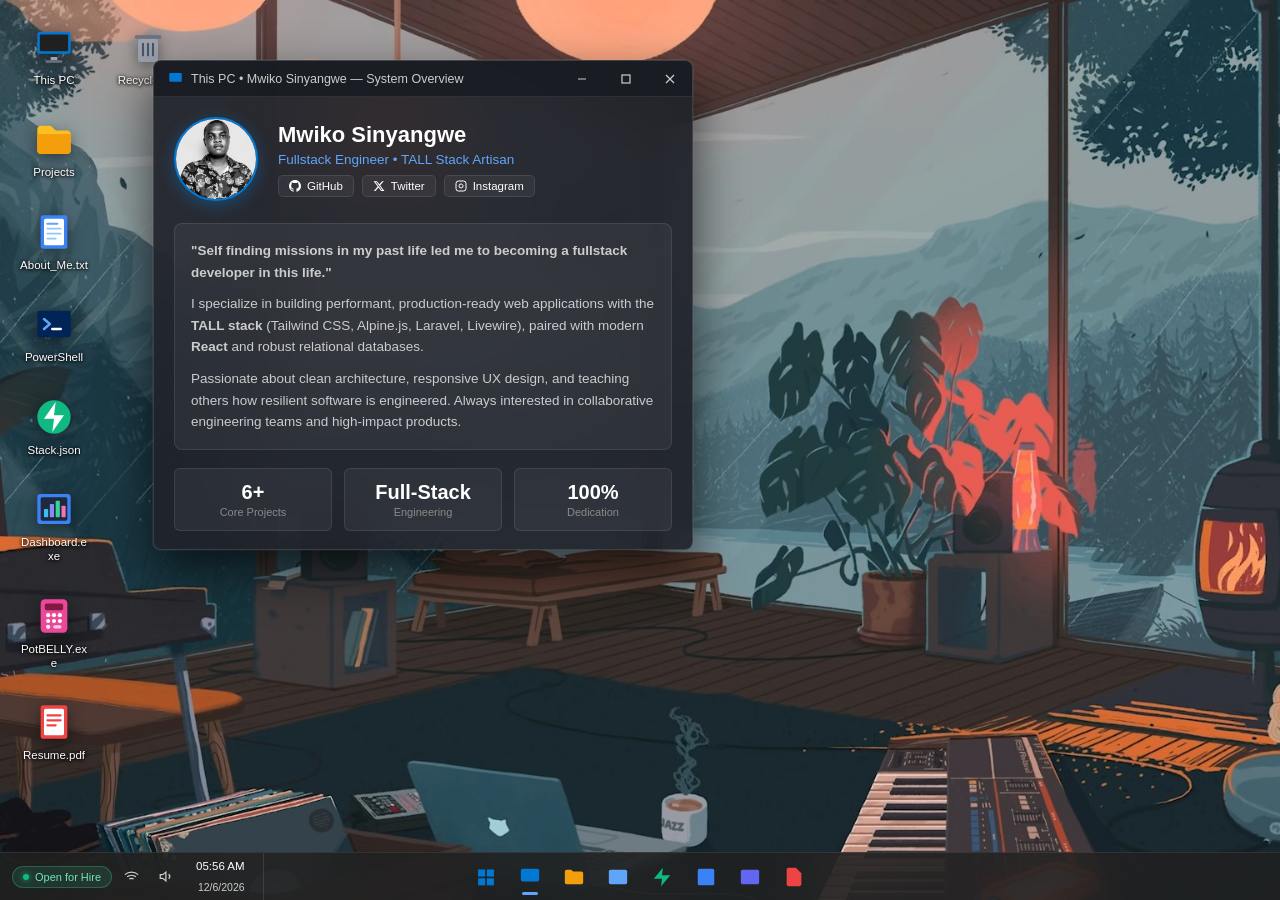
==== commit 2d433aec: "auto-commit: index.html [2026-10-25 23:33:46]" ====
--- a/index.html
+++ b/index.html
@@ -3,208 +3,246 @@
 <head>
   <meta charset="UTF-8">
   <meta name="viewport" content="width=device-width, initial-scale=1.0, maximum-scale=1.0, user-scalable=no">
-  <title>Mwiko Sinyangwe | Fullstack Engineer (MwikoOS 2.0)</title>
+  <title>Mwiko Sinyangwe | Fullstack Engineer (Windows Edition)</title>
   
-  <!-- Modern Typography -->
+  <!-- Windows Fluent Fonts -->
   <link rel="preconnect" href="https://fonts.googleapis.com">
   <link rel="preconnect" href="https://fonts.gstatic.com" crossorigin>
-  <link href="https://fonts.googleapis.com/css2?family=JetBrains+Mono:wght@400;500;700&family=Plus+Jakarta+Sans:wght@400;500;600;700;800&display=swap" rel="stylesheet">
+  <link href="https://fonts.googleapis.com/css2?family=Plus+Jakarta+Sans:wght@400;500;600;700&family=JetBrains+Mono:wght@400;500;700&display=swap" rel="stylesheet">
 
   <link rel="stylesheet" href="os.css">
 </head>
 <body>
 
   <!-- =========================================
-       TOP SYSTEM MENUBAR
-       ========================================= -->
-  <header class="menubar">
-    <div class="menubar-left">
-      <div class="logo-badge" data-open-window="win-about">
-        <!-- Monogram / OS Logo -->
-        <svg viewBox="0 0 24 24" fill="none" stroke="currentColor" stroke-width="2.5" stroke-linecap="round" stroke-linejoin="round">
-          <polyline points="4 17 10 11 4 5"></polyline>
-          <line x1="12" y1="19" x2="20" y2="19"></line>
-        </svg>
-        <span>MwikoOS</span>
-      </div>
-      <span class="menu-item" data-open-window="win-about">About</span>
-      <span class="menu-item" data-open-window="win-projects">Projects</span>
-      <span class="menu-item" data-open-window="win-skills">Stack</span>
-      <span class="menu-item" data-open-window="win-terminal">Terminal</span>
-      <span class="menu-item" data-open-window="win-contact">Contact</span>
-    </div>
-
-    <div class="menubar-right">
-      <div class="status-badge">
-        <span class="status-dot"></span>
-        <span>Open to Opportunities</span>
-      </div>
-
-      <!-- Sound FX Toggle -->
-      <button class="control-btn" id="sound-toggle-btn" title="Toggle Sound Feedback">
-        <svg width="15" height="15" viewBox="0 0 24 24" fill="none" stroke="currentColor" stroke-width="2" stroke-linecap="round" stroke-linejoin="round">
-          <polygon points="11 5 6 9 2 9 2 15 6 15 11 19 11 5"></polygon>
-          <path d="M15.54 8.46a5 5 0 0 1 0 7.07"></path>
-          <path d="M19.07 4.93a10 10 0 0 1 0 14.14"></path>
-        </svg>
-      </button>
-
-      <!-- Wallpaper & Theme Switcher -->
-      <div class="dropdown-wrapper">
-        <button class="control-btn" id="theme-toggle-btn" title="Change Theme & Wallpaper">
-          <svg width="15" height="15" viewBox="0 0 24 24" fill="none" stroke="currentColor" stroke-width="2" stroke-linecap="round" stroke-linejoin="round">
-            <circle cx="12" cy="12" r="10"></circle>
-            <path d="M12 2a14.5 14.5 0 0 0 0 20 10 10 0 0 0 0-20"></path>
-          </svg>
-        </button>
-        <div class="dropdown-menu" id="theme-dropdown">
-          <div class="dropdown-item" data-set-theme="default">
-            <span class="theme-color-preview" style="background: linear-gradient(135deg, #6366f1, #38bdf8);"></span>
-            <span>Aurora Dusk</span>
-          </div>
-          <div class="dropdown-item" data-set-theme="cyber">
-            <span class="theme-color-preview" style="background: linear-gradient(135deg, #00f2fe, #ff007f);"></span>
-            <span>Cyberpunk Neon</span>
-          </div>
-          <div class="dropdown-item" data-set-theme="obsidian">
-            <span class="theme-color-preview" style="background: linear-gradient(135deg, #374151, #111827);"></span>
-            <span>Obsidian Minimal</span>
-          </div>
-          <div class="dropdown-item" data-set-theme="sunset">
-            <span class="theme-color-preview" style="background: linear-gradient(135deg, #fb923c, #d946ef);"></span>
-            <span>Solar Sunset</span>
-          </div>
-        </div>
-      </div>
-
-      <div class="clock" id="system-clock">--:--</div>
-    </div>
-  </header>
-
-  <!-- =========================================
-       DESKTOP WORKSPACE & ICONS
+       WINDOWS DESKTOP WORKSPACE & ICONS
        ========================================= -->
   <main class="desktop">
-    <!-- Icon 1: About Me -->
+    <!-- Icon 1: This PC -->
     <div class="desktop-icon" data-open-window="win-about">
-      <div class="icon-graphic icon-about">
-        <svg viewBox="0 0 24 24" fill="none" stroke="currentColor" stroke-width="2" stroke-linecap="round" stroke-linejoin="round">
-          <path d="M20 21v-2a4 4 0 0 0-4-4H8a4 4 0 0 0-4 4v2"></path>
-          <circle cx="12" cy="7" r="4"></circle>
+      <div class="icon-graphic">
+        <svg viewBox="0 0 48 48" fill="none">
+          <rect x="4" y="6" width="40" height="26" rx="3" fill="#0078D4"/>
+          <rect x="7" y="9" width="34" height="20" rx="1" fill="#202020"/>
+          <path d="M20 36H28V40H20V36Z" fill="#9CA3AF"/>
+          <rect x="14" y="40" width="20" height="3" rx="1.5" fill="#6B7280"/>
+        </svg>
+      </div>
+      <span class="icon-label">This PC</span>
+    </div>
+
+    <!-- Icon 2: Projects Folder -->
+    <div class="desktop-icon" data-open-window="win-projects">
+      <div class="icon-graphic">
+        <svg viewBox="0 0 48 48" fill="none">
+          <path d="M4 12C4 9.79086 5.79086 8 8 8H18.5858C19.6466 8 20.664 8.42143 21.4142 9.17157L24.8284 12.5858C25.5786 13.3359 26.596 13.7574 27.6569 13.7574H40C42.2091 13.7574 44 15.5482 44 17.7574V38C44 40.2091 42.2091 42 40 42H8C5.79086 42 4 40.2091 4 38V12Z" fill="#FBBF24"/>
+          <path d="M4 18H44V38C44 40.2091 42.2091 42 40 42H8C5.79086 42 4 40.2091 4 38V18Z" fill="#F59E0B"/>
+        </svg>
+      </div>
+      <span class="icon-label">Projects</span>
+    </div>
+
+    <!-- Icon 3: Notepad About Me -->
+    <div class="desktop-icon" data-open-window="win-about">
+      <div class="icon-graphic">
+        <svg viewBox="0 0 48 48" fill="none">
+          <rect x="8" y="4" width="32" height="40" rx="3" fill="#3B82F6"/>
+          <rect x="12" y="8" width="24" height="32" rx="2" fill="#FFFFFF"/>
+          <line x1="16" y1="14" x2="28" y2="14" stroke="#60A5FA" stroke-width="2.5" stroke-linecap="round"/>
+          <line x1="16" y1="20" x2="32" y2="20" stroke="#93C5FD" stroke-width="2" stroke-linecap="round"/>
+          <line x1="16" y1="26" x2="32" y2="26" stroke="#93C5FD" stroke-width="2" stroke-linecap="round"/>
+          <line x1="16" y1="32" x2="26" y2="32" stroke="#93C5FD" stroke-width="2" stroke-linecap="round"/>
         </svg>
       </div>
       <span class="icon-label">About_Me.txt</span>
     </div>
 
-    <!-- Icon 2: Projects -->
-    <div class="desktop-icon" data-open-window="win-projects">
-      <div class="icon-graphic icon-projects">
-        <svg viewBox="0 0 24 24" fill="none" stroke="currentColor" stroke-width="2" stroke-linecap="round" stroke-linejoin="round">
-          <path d="M22 19a2 2 0 0 1-2 2H4a2 2 0 0 1-2-2V5a2 2 0 0 1 2-2h5l2 3h9a2 2 0 0 1 2 2z"></path>
-        </svg>
-      </div>
-      <span class="icon-label">Projects</span>
-    </div>
-
-    <!-- Icon 3: Skills -->
+    <!-- Icon 4: Windows PowerShell -->
+    <div class="desktop-icon" data-open-window="win-terminal">
+      <div class="icon-graphic">
+        <svg viewBox="0 0 48 48" fill="none">
+          <rect x="4" y="8" width="40" height="32" rx="3" fill="#012456"/>
+          <path d="M12 18L19 24L12 30" stroke="#60A5FA" stroke-width="3" stroke-linecap="round" stroke-linejoin="round"/>
+          <line x1="22" y1="30" x2="32" y2="30" stroke="#FFFFFF" stroke-width="3" stroke-linecap="round"/>
+        </svg>
+      </div>
+      <span class="icon-label">PowerShell</span>
+    </div>
+
+    <!-- Icon 5: Tech Stack -->
     <div class="desktop-icon" data-open-window="win-skills">
-      <div class="icon-graphic icon-skills">
-        <svg viewBox="0 0 24 24" fill="none" stroke="currentColor" stroke-width="2" stroke-linecap="round" stroke-linejoin="round">
-          <polygon points="13 2 3 14 12 14 11 22 21 10 12 10 13 2"></polygon>
+      <div class="icon-graphic">
+        <svg viewBox="0 0 48 48" fill="none">
+          <circle cx="24" cy="24" r="20" fill="#10B981"/>
+          <polygon points="26 6 12 26 24 26 22 42 36 22 24 22 26 6" fill="#FFFFFF"/>
         </svg>
       </div>
       <span class="icon-label">Stack.json</span>
     </div>
 
-    <!-- Icon 4: Terminal -->
-    <div class="desktop-icon" data-open-window="win-terminal">
-      <div class="icon-graphic icon-terminal">
-        <svg viewBox="0 0 24 24" fill="none" stroke="currentColor" stroke-width="2" stroke-linecap="round" stroke-linejoin="round">
-          <polyline points="4 17 10 11 4 5"></polyline>
-          <line x1="12" y1="19" x2="20" y2="19"></line>
-        </svg>
-      </div>
-      <span class="icon-label">Terminal.sh</span>
-    </div>
-
-    <!-- Icon 5: Dashboard Live App -->
+    <!-- Icon 6: Dashboard.exe -->
     <div class="desktop-icon" data-open-window="win-dashboard">
-      <div class="icon-graphic icon-dashboard">
-        <svg viewBox="0 0 24 24" fill="none" stroke="currentColor" stroke-width="2" stroke-linecap="round" stroke-linejoin="round">
-          <rect x="3" y="3" width="18" height="18" rx="2" ry="2"></rect>
-          <line x1="3" y1="9" x2="21" y2="9"></line>
-          <line x1="9" y1="21" x2="9" y2="9"></line>
-        </svg>
-      </div>
-      <span class="icon-label">Dashboard.app</span>
-    </div>
-
-    <!-- Icon 6: PotBELLY Live App -->
+      <div class="icon-graphic">
+        <svg viewBox="0 0 48 48" fill="none">
+          <rect x="4" y="6" width="40" height="36" rx="4" fill="#3B82F6"/>
+          <rect x="8" y="10" width="32" height="28" rx="2" fill="#1E293B"/>
+          <rect x="12" y="24" width="5" height="10" rx="1" fill="#38BDF8"/>
+          <rect x="19" y="18" width="5" height="16" rx="1" fill="#818CF8"/>
+          <rect x="26" y="14" width="5" height="20" rx="1" fill="#34D399"/>
+          <rect x="33" y="20" width="5" height="14" rx="1" fill="#F472B6"/>
+        </svg>
+      </div>
+      <span class="icon-label">Dashboard.exe</span>
+    </div>
+
+    <!-- Icon 7: PotBELLY.exe -->
     <div class="desktop-icon" data-open-window="win-calc">
-      <div class="icon-graphic icon-calc">
-        <svg viewBox="0 0 24 24" fill="none" stroke="currentColor" stroke-width="2" stroke-linecap="round" stroke-linejoin="round">
-          <rect x="4" y="2" width="16" height="20" rx="2"></rect>
-          <line x1="8" y1="6" x2="16" y2="6"></line>
-          <line x1="16" y1="14" x2="16" y2="18"></line>
-          <path d="M16 10h.01"></path>
-          <path d="M12 10h.01"></path>
-          <path d="M8 10h.01"></path>
-          <path d="M12 14h.01"></path>
-          <path d="M8 14h.01"></path>
-          <path d="M12 18h.01"></path>
-          <path d="M8 18h.01"></path>
-        </svg>
-      </div>
-      <span class="icon-label">PotBELLY.app</span>
-    </div>
-
-    <!-- Icon 7: Resume -->
+      <div class="icon-graphic">
+        <svg viewBox="0 0 48 48" fill="none">
+          <rect x="8" y="4" width="32" height="40" rx="5" fill="#EC4899"/>
+          <rect x="13" y="9" width="22" height="8" rx="2" fill="#831843"/>
+          <circle cx="17" cy="23" r="2.5" fill="#FFFFFF"/>
+          <circle cx="24" cy="23" r="2.5" fill="#FFFFFF"/>
+          <circle cx="31" cy="23" r="2.5" fill="#FFFFFF"/>
+          <circle cx="17" cy="30" r="2.5" fill="#FFFFFF"/>
+          <circle cx="24" cy="30" r="2.5" fill="#FFFFFF"/>
+          <circle cx="31" cy="30" r="2.5" fill="#FFFFFF"/>
+          <circle cx="17" cy="37" r="2.5" fill="#FFFFFF"/>
+          <rect x="23" y="35" width="10" height="4" rx="2" fill="#FBCFE8"/>
+        </svg>
+      </div>
+      <span class="icon-label">PotBELLY.exe</span>
+    </div>
+
+    <!-- Icon 8: Resume PDF -->
     <div class="desktop-icon" data-open-window="win-resume">
-      <div class="icon-graphic icon-resume">
-        <svg viewBox="0 0 24 24" fill="none" stroke="currentColor" stroke-width="2" stroke-linecap="round" stroke-linejoin="round">
-          <path d="M14 2H6a2 2 0 0 0-2 2v16a2 2 0 0 0 2 2h12a2 2 0 0 0 2-2V8z"></path>
-          <polyline points="14 2 14 8 20 8"></polyline>
-          <line x1="16" y1="13" x2="8" y2="13"></line>
-          <line x1="16" y1="17" x2="8" y2="17"></line>
-          <polyline points="10 9 9 9 8 9"></polyline>
+      <div class="icon-graphic">
+        <svg viewBox="0 0 48 48" fill="none">
+          <rect x="8" y="4" width="32" height="40" rx="3" fill="#EF4444"/>
+          <rect x="12" y="8" width="24" height="32" rx="2" fill="#FFFFFF"/>
+          <path d="M16 16H32M16 22H32M16 28H26" stroke="#EF4444" stroke-width="2.5" stroke-linecap="round"/>
         </svg>
       </div>
       <span class="icon-label">Resume.pdf</span>
     </div>
 
-    <!-- Icon 8: Contact -->
-    <div class="desktop-icon" data-open-window="win-contact">
-      <div class="icon-graphic icon-contact">
-        <svg viewBox="0 0 24 24" fill="none" stroke="currentColor" stroke-width="2" stroke-linecap="round" stroke-linejoin="round">
-          <path d="M4 4h16c1.1 0 2 .9 2 2v12c0 1.1-.9 2-2 2H4c-1.1 0-2-.9-2-2V6c0-1.1.9-2 2-2z"></path>
-          <polyline points="22,6 12,13 2,6"></polyline>
-        </svg>
-      </div>
-      <span class="icon-label">Contact.app</span>
+    <!-- Icon 9: Recycle Bin -->
+    <div class="desktop-icon" onclick="alert('Recycle Bin: 0 bugs found. All code is running cleanly!')">
+      <div class="icon-graphic">
+        <svg viewBox="0 0 48 48" fill="none">
+          <rect x="12" y="14" width="24" height="28" rx="3" fill="#9CA3AF"/>
+          <rect x="8" y="10" width="32" height="4" rx="2" fill="#6B7280"/>
+          <line x1="18" y1="20" x2="18" y2="34" stroke="#4B5563" stroke-width="2.5" stroke-linecap="round"/>
+          <line x1="24" y1="20" x2="24" y2="34" stroke="#4B5563" stroke-width="2.5" stroke-linecap="round"/>
+          <line x1="30" y1="20" x2="30" y2="34" stroke="#4B5563" stroke-width="2.5" stroke-linecap="round"/>
+        </svg>
+      </div>
+      <span class="icon-label">Recycle Bin</span>
     </div>
   </main>
 
   <!-- =========================================
-       WINDOW 1: ABOUT ME
+       WINDOWS 11 START MENU
+       ========================================= -->
+  <div class="start-menu" id="win-start-menu">
+    <div class="start-search-bar">
+      <svg viewBox="0 0 24 24" fill="none" stroke="currentColor" stroke-width="2"><circle cx="11" cy="11" r="8"></circle><line x1="21" y1="21" x2="16.65" y2="16.65"></line></svg>
+      <input type="text" placeholder="Type here to search apps and files...">
+    </div>
+
+    <div class="start-section-header">
+      <span class="start-section-title">Pinned Applications</span>
+      <span class="start-section-badge">Mwiko Edition</span>
+    </div>
+
+    <div class="start-pinned-grid">
+      <div class="start-pinned-item" data-open-window="win-about">
+        <div class="icon-graphic" style="width:36px; height:36px;">
+          <svg viewBox="0 0 48 48" fill="none"><rect x="4" y="6" width="40" height="26" rx="3" fill="#0078D4"/><rect x="7" y="9" width="34" height="20" rx="1" fill="#202020"/></svg>
+        </div>
+        <span>About Me</span>
+      </div>
+
+      <div class="start-pinned-item" data-open-window="win-projects">
+        <div class="icon-graphic" style="width:36px; height:36px;">
+          <svg viewBox="0 0 48 48" fill="none"><path d="M4 12C4 9.79086 5.79086 8 8 8H18.5858L24.8284 12.5858H40C42.2091 12.5858 44 14.3767 44 16.5858V38C44 40.2091 42.2091 42 40 42H8C5.79086 42 4 40.2091 4 38V12Z" fill="#F59E0B"/></svg>
+        </div>
+        <span>Projects</span>
+      </div>
+
+      <div class="start-pinned-item" data-open-window="win-skills">
+        <div class="icon-graphic" style="width:36px; height:36px;">
+          <svg viewBox="0 0 48 48" fill="none"><circle cx="24" cy="24" r="20" fill="#10B981"/><polygon points="26 6 12 26 24 26 22 42 36 22 24 22 26 6" fill="#FFFFFF"/></svg>
+        </div>
+        <span>Tech Stack</span>
+      </div>
+
+      <div class="start-pinned-item" data-open-window="win-terminal">
+        <div class="icon-graphic" style="width:36px; height:36px;">
+          <svg viewBox="0 0 48 48" fill="none"><rect x="4" y="8" width="40" height="32" rx="3" fill="#012456"/><path d="M12 18L19 24L12 30" stroke="#60A5FA" stroke-width="3"/></svg>
+        </div>
+        <span>PowerShell</span>
+      </div>
+
+      <div class="start-pinned-item" data-open-window="win-dashboard">
+        <div class="icon-graphic" style="width:36px; height:36px;">
+          <svg viewBox="0 0 48 48" fill="none"><rect x="4" y="6" width="40" height="36" rx="4" fill="#3B82F6"/></svg>
+        </div>
+        <span>Dashboard</span>
+      </div>
+
+      <div class="start-pinned-item" data-open-window="win-calc">
+        <div class="icon-graphic" style="width:36px; height:36px;">
+          <svg viewBox="0 0 48 48" fill="none"><rect x="8" y="4" width="32" height="40" rx="5" fill="#EC4899"/></svg>
+        </div>
+        <span>PotBELLY</span>
+      </div>
+
+      <div class="start-pinned-item" data-open-window="win-resume">
+        <div class="icon-graphic" style="width:36px; height:36px;">
+          <svg viewBox="0 0 48 48" fill="none"><rect x="8" y="4" width="32" height="40" rx="3" fill="#EF4444"/><rect x="12" y="8" width="24" height="32" rx="2" fill="#FFFFFF"/></svg>
+        </div>
+        <span>Resume PDF</span>
+      </div>
+
+      <div class="start-pinned-item" data-open-window="win-contact">
+        <div class="icon-graphic" style="width:36px; height:36px;">
+          <svg viewBox="0 0 48 48" fill="none"><rect x="4" y="8" width="40" height="32" rx="4" fill="#6366F1"/><path d="M6 10L24 24L42 10" stroke="#FFFFFF" stroke-width="3"/></svg>
+        </div>
+        <span>Contact Mail</span>
+      </div>
+    </div>
+
+    <!-- Start Footer -->
+    <div class="start-footer">
+      <div class="start-user" data-open-window="win-about">
+        <img src="images/mwiko.jpg" alt="Mwiko Sinyangwe">
+        <div>
+          <div class="start-user-name">Mwiko Sinyangwe</div>
+          <div class="start-user-role">Fullstack Engineer &bull; Administrator</div>
+        </div>
+      </div>
+
+      <button class="start-power-btn" onclick="location.reload()" title="Restart System">
+        <svg width="20" height="20" viewBox="0 0 24 24" fill="none" stroke="currentColor" stroke-width="2"><path d="M18.36 6.64a9 9 0 1 1-12.73 0"></path><line x1="12" y1="2" x2="12" y2="12"></line></svg>
+      </button>
+    </div>
+  </div>
+
+  <!-- =========================================
+       WINDOW 1: ABOUT ME (THIS PC)
        ========================================= -->
   <div class="os-window hidden" id="win-about">
     <div class="window-header">
-      <div class="traffic-lights">
-        <button class="traffic-light traffic-close" title="Close">
-          <svg viewBox="0 0 10 10"><path d="M1,1 L9,9 M9,1 L1,9" stroke="currentColor" stroke-width="1.5"/></svg>
-        </button>
-        <button class="traffic-light traffic-minimize" title="Minimize">
-          <svg viewBox="0 0 10 10"><line x1="1" y1="5" x2="9" y2="5" stroke="currentColor" stroke-width="1.5"/></svg>
-        </button>
-        <button class="traffic-light traffic-maximize" title="Maximize">
-          <svg viewBox="0 0 10 10"><rect x="1" y="1" width="8" height="8" fill="none" stroke="currentColor" stroke-width="1.5"/></svg>
-        </button>
-      </div>
       <div class="window-title">
-        <svg width="14" height="14" viewBox="0 0 24 24" fill="none" stroke="currentColor" stroke-width="2"><path d="M20 21v-2a4 4 0 0 0-4-4H8a4 4 0 0 0-4 4v2"></path><circle cx="12" cy="7" r="4"></circle></svg>
-        <span>About_Me.txt — Mwiko Sinyangwe</span>
-      </div>
-      <div class="window-actions"></div>
+        <svg viewBox="0 0 24 24" fill="#0078D4"><rect x="2" y="3" width="20" height="14" rx="2"/><path d="M8 21h8m-4-4v4"/></svg>
+        <span>This PC &bull; Mwiko Sinyangwe — System Overview</span>
+      </div>
+      <div class="win-controls">
+        <button class="win-btn win-minimize" title="Minimize"><svg viewBox="0 0 10 10"><line x1="1" y1="5" x2="9" y2="5" stroke="currentColor" stroke-width="1.2"/></svg></button>
+        <button class="win-btn win-maximize" title="Maximize"><svg viewBox="0 0 10 10"><rect x="1" y="1" width="8" height="8" fill="none" stroke="currentColor" stroke-width="1.2"/></svg></button>
+        <button class="win-btn win-close" title="Close"><svg viewBox="0 0 10 10"><path d="M1,1 L9,9 M9,1 L1,9" stroke="currentColor" stroke-width="1.2"/></svg></button>
+      </div>
     </div>
     <div class="window-body">
       <div class="about-hero">
@@ -222,7 +260,7 @@
               <span>Twitter</span>
             </a>
             <a class="social-pill" href="https://instagram.com/mwikosinyangwe" target="_blank" rel="noopener">
-              <svg width="12" height="12" viewBox="0 0 24 24" fill="none" stroke="currentColor" stroke-width="2"><rect x="2" y="2" width="20" height="20" rx="5" ry="5"></rect><path d="M16 11.37A4 4 0 1 1 12.63 8 4 4 0 0 1 16 11.37z"></path><line x1="17.5" y1="6.5" x2="17.51" y2="6.5"></line></svg>
+              <svg width="12" height="12" viewBox="0 0 24 24" fill="none" stroke="currentColor" stroke-width="2"><rect x="2" y="2" width="20" height="20" rx="5" ry="5"></rect><path d="M16 11.37A4 4 0 1 1 12.63 8 4 4 0 0 1 16 11.37z"></path></svg>
               <span>Instagram</span>
             </a>
           </div>
@@ -248,52 +286,47 @@
         </div>
         <div class="stat-box">
           <div class="stat-number">Full-Stack</div>
-          <div class="stat-label">Architecture</div>
+          <div class="stat-label">Engineering</div>
         </div>
         <div class="stat-box">
           <div class="stat-number">100%</div>
-          <div class="stat-label">Commitment</div>
+          <div class="stat-label">Dedication</div>
         </div>
       </div>
 
       <div class="cta-row">
         <button class="btn-primary" data-open-window="win-projects">
-          <svg width="14" height="14" viewBox="0 0 24 24" fill="none" stroke="currentColor" stroke-width="2"><path d="M22 19a2 2 0 0 1-2 2H4a2 2 0 0 1-2-2V5a2 2 0 0 1 2-2h5l2 3h9a2 2 0 0 1 2 2z"></path></svg>
           <span>Explore Projects</span>
         </button>
         <button class="btn-secondary" data-open-window="win-contact">
-          <svg width="14" height="14" viewBox="0 0 24 24" fill="none" stroke="currentColor" stroke-width="2"><path d="M4 4h16c1.1 0 2 .9 2 2v12c0 1.1-.9 2-2 2H4c-1.1 0-2-.9-2-2V6c0-1.1.9-2 2-2z"></path></svg>
-          <span>Get in Touch</span>
+          <span>Send Message</span>
         </button>
         <a class="btn-secondary" href="resume.pdf" target="_blank">
-          <svg width="14" height="14" viewBox="0 0 24 24" fill="none" stroke="currentColor" stroke-width="2"><path d="M21 15v4a2 2 0 0 1-2 2H5a2 2 0 0 1-2-2v-4"></path><polyline points="7 10 12 15 17 10"></polyline><line x1="12" y1="15" x2="12" y2="3"></line></svg>
-          <span>Resume</span>
+          <span>Resume PDF</span>
         </a>
       </div>
     </div>
   </div>
 
   <!-- =========================================
-       WINDOW 2: PROJECTS
+       WINDOW 2: PROJECTS (FILE EXPLORER)
        ========================================= -->
   <div class="os-window hidden" id="win-projects">
     <div class="window-header">
-      <div class="traffic-lights">
-        <button class="traffic-light traffic-close"><svg viewBox="0 0 10 10"><path d="M1,1 L9,9 M9,1 L1,9" stroke="currentColor" stroke-width="1.5"/></svg></button>
-        <button class="traffic-light traffic-minimize"><svg viewBox="0 0 10 10"><line x1="1" y1="5" x2="9" y2="5" stroke="currentColor" stroke-width="1.5"/></svg></button>
-        <button class="traffic-light traffic-maximize"><svg viewBox="0 0 10 10"><rect x="1" y="1" width="8" height="8" fill="none" stroke="currentColor" stroke-width="1.5"/></svg></button>
-      </div>
       <div class="window-title">
-        <svg width="14" height="14" viewBox="0 0 24 24" fill="none" stroke="currentColor" stroke-width="2"><path d="M22 19a2 2 0 0 1-2 2H4a2 2 0 0 1-2-2V5a2 2 0 0 1 2-2h5l2 3h9a2 2 0 0 1 2 2z"></path></svg>
-        <span>Projects — File Manager</span>
-      </div>
-      <div class="window-actions"></div>
+        <svg viewBox="0 0 24 24" fill="#F59E0B"><path d="M2 6a2 2 0 0 1 2-2h5l2 2h9a2 2 0 0 1 2 2v10a2 2 0 0 1-2 2H4a2 2 0 0 1-2-2V6z"/></svg>
+        <span>File Explorer &bull; C:\Users\Mwiko\Projects</span>
+      </div>
+      <div class="win-controls">
+        <button class="win-btn win-minimize"><svg viewBox="0 0 10 10"><line x1="1" y1="5" x2="9" y2="5" stroke="currentColor" stroke-width="1.2"/></svg></button>
+        <button class="win-btn win-maximize"><svg viewBox="0 0 10 10"><rect x="1" y="1" width="8" height="8" fill="none" stroke="currentColor" stroke-width="1.2"/></svg></button>
+        <button class="win-btn win-close"><svg viewBox="0 0 10 10"><path d="M1,1 L9,9 M9,1 L1,9" stroke="currentColor" stroke-width="1.2"/></svg></button>
+      </div>
     </div>
     <div class="window-body">
-      <!-- Filter Bar -->
       <div class="projects-filter">
-        <button class="filter-btn active" data-filter="all">All Projects</button>
-        <button class="filter-btn" data-filter="laravel">Laravel & PHP</button>
+        <button class="filter-btn active" data-filter="all">All Items</button>
+        <button class="filter-btn" data-filter="laravel">Laravel &amp; PHP</button>
         <button class="filter-btn" data-filter="fullstack">Fullstack / React</button>
       </div>
 
@@ -305,7 +338,7 @@
           </div>
           <div class="project-info">
             <h3 class="project-title">Laragigs</h3>
-            <p class="project-desc">A specialized job portal for Laravel developers with authentication, tag filtering, and job listings management.</p>
+            <p class="project-desc">Specialized job portal for Laravel developers with authentication, tag filtering, and job listings management.</p>
             <div class="project-tags">
               <span class="project-tag">Laravel</span>
               <span class="project-tag">MySQL</span>
@@ -313,7 +346,7 @@
             </div>
             <div class="project-links">
               <a class="project-btn project-btn-primary" href="postJob.html">Details &amp; Story</a>
-              <a class="project-btn project-btn-outline" href="https://github.com/mdsnn" target="_blank">Source Code</a>
+              <a class="project-btn project-btn-outline" href="https://github.com/mdsnn" target="_blank">Repository</a>
             </div>
           </div>
         </div>
@@ -325,14 +358,14 @@
           </div>
           <div class="project-info">
             <h3 class="project-title">PotBELLY</h3>
-            <p class="project-desc">Food marketplace with an integrated interactive pricing calculator and dynamic menu management.</p>
+            <p class="project-desc">Food marketplace with integrated interactive pricing calculator and dynamic menu management.</p>
             <div class="project-tags">
               <span class="project-tag">JavaScript</span>
               <span class="project-tag">CSS Grid</span>
               <span class="project-tag">Interactive UI</span>
             </div>
             <div class="project-links">
-              <button class="project-btn project-btn-primary" data-open-window="win-calc">Run in OS</button>
+              <button class="project-btn project-btn-primary" data-open-window="win-calc">Run App</button>
               <a class="project-btn project-btn-outline" href="calc/index.html" target="_blank">Full Demo</a>
             </div>
           </div>
@@ -345,7 +378,7 @@
           </div>
           <div class="project-info">
             <h3 class="project-title">Online Store</h3>
-            <p class="project-desc">Full e-commerce platform with automated PayPal checkout flow, guest shopping cart, and orders admin.</p>
+            <p class="project-desc">E-commerce platform with automated PayPal checkout flow, guest shopping cart, and order admin.</p>
             <div class="project-tags">
               <span class="project-tag">PHP</span>
               <span class="project-tag">PayPal SDK</span>
@@ -364,7 +397,7 @@
             <img class="project-thumb" src="images/dashboard.jpg" alt="Analytics Dashboard">
           </div>
           <div class="project-info">
-            <h3 class="project-title">Analytics &amp; Sales Dashboard</h3>
+            <h3 class="project-title">Sales &amp; Analytics Dashboard</h3>
             <p class="project-desc">Real-time revenue metrics, financial reports visualization, interactive charts, and user analytics.</p>
             <div class="project-tags">
               <span class="project-tag">JS Charts</span>
@@ -372,7 +405,7 @@
               <span class="project-tag">Data Viz</span>
             </div>
             <div class="project-links">
-              <button class="project-btn project-btn-primary" data-open-window="win-dashboard">Launch in OS</button>
+              <button class="project-btn project-btn-primary" data-open-window="win-dashboard">Launch App</button>
               <a class="project-btn project-btn-outline" href="dashboard/index.html" target="_blank">Direct View</a>
             </div>
           </div>
@@ -422,63 +455,55 @@
   </div>
 
   <!-- =========================================
-       WINDOW 3: INTERACTIVE TERMINAL
+       WINDOW 3: WINDOWS POWERSHELL
        ========================================= -->
   <div class="os-window hidden" id="win-terminal">
-    <div class="window-header">
-      <div class="traffic-lights">
-        <button class="traffic-light traffic-close"><svg viewBox="0 0 10 10"><path d="M1,1 L9,9 M9,1 L1,9" stroke="currentColor" stroke-width="1.5"/></svg></button>
-        <button class="traffic-light traffic-minimize"><svg viewBox="0 0 10 10"><line x1="1" y1="5" x2="9" y2="5" stroke="currentColor" stroke-width="1.5"/></svg></button>
-        <button class="traffic-light traffic-maximize"><svg viewBox="0 0 10 10"><rect x="1" y="1" width="8" height="8" fill="none" stroke="currentColor" stroke-width="1.5"/></svg></button>
-      </div>
-      <div class="window-title">
-        <svg width="14" height="14" viewBox="0 0 24 24" fill="none" stroke="currentColor" stroke-width="2"><polyline points="4 17 10 11 4 5"></polyline><line x1="12" y1="19" x2="20" y2="19"></line></svg>
-        <span>guest@mwiko-os: ~ (zsh)</span>
-      </div>
-      <div class="window-actions"></div>
-    </div>
-    <div class="window-body terminal-body">
-      <div class="terminal-output" id="terminal-output">
-        <div class="terminal-line">
-          Welcome to <span class="term-highlight">MwikoOS Interactive Shell [Version 2.0.4]</span>
-        </div>
-        <div class="terminal-line">
-          Type <span class="term-cmd">help</span> for a list of available system commands.
-        </div>
-        <div class="terminal-line">
-          Try typing <span class="term-cmd">skills</span>, <span class="term-cmd">projects</span>, or <span class="term-cmd">sudo hire</span>.
-        </div>
-      </div>
-      <div class="terminal-input-row">
-        <span class="term-prompt">guest@mwiko-os:~$</span>
-        <input type="text" id="terminal-input" class="terminal-input" autocomplete="off" spellcheck="false" autofocus>
-      </div>
-    </div>
-  </div>
-
-  <!-- =========================================
-       WINDOW 4: TECH STACK (SKILLS)
+    <div class="window-header" style="background: #012456; border-bottom: 1px solid rgba(255, 255, 255, 0.1);">
+      <div class="window-title" style="color: #fff;">
+        <svg viewBox="0 0 24 24" fill="#60A5FA"><rect x="2" y="4" width="20" height="16" rx="2"/><polyline points="8 10 12 14 8 18"/></svg>
+        <span>Windows PowerShell</span>
+      </div>
+      <div class="win-controls">
+        <button class="win-btn win-minimize"><svg viewBox="0 0 10 10"><line x1="1" y1="5" x2="9" y2="5" stroke="currentColor" stroke-width="1.2"/></svg></button>
+        <button class="win-btn win-maximize"><svg viewBox="0 0 10 10"><rect x="1" y="1" width="8" height="8" fill="none" stroke="currentColor" stroke-width="1.2"/></svg></button>
+        <button class="win-btn win-close"><svg viewBox="0 0 10 10"><path d="M1,1 L9,9 M9,1 L1,9" stroke="currentColor" stroke-width="1.2"/></svg></button>
+      </div>
+    </div>
+    <div class="window-body powershell-body">
+      <div class="powershell-output" id="powershell-output">
+        <div class="ps-line">Windows PowerShell</div>
+        <div class="ps-line">Copyright (C) Microsoft Corporation. All rights reserved.</div>
+        <div class="ps-line">&nbsp;</div>
+        <div class="ps-line">Type <span class="ps-highlight">help</span> or <span class="ps-highlight">dir</span> to view available commands.</div>
+      </div>
+      <div class="powershell-input-row">
+        <span class="ps-prompt">PS C:\Users\Mwiko&gt;</span>
+        <input type="text" id="powershell-input" class="powershell-input" autocomplete="off" spellcheck="false" autofocus>
+      </div>
+    </div>
+  </div>
+
+  <!-- =========================================
+       WINDOW 4: TECH STACK
        ========================================= -->
   <div class="os-window hidden" id="win-skills">
     <div class="window-header">
-      <div class="traffic-lights">
-        <button class="traffic-light traffic-close"><svg viewBox="0 0 10 10"><path d="M1,1 L9,9 M9,1 L1,9" stroke="currentColor" stroke-width="1.5"/></svg></button>
-        <button class="traffic-light traffic-minimize"><svg viewBox="0 0 10 10"><line x1="1" y1="5" x2="9" y2="5" stroke="currentColor" stroke-width="1.5"/></svg></button>
-        <button class="traffic-light traffic-maximize"><svg viewBox="0 0 10 10"><rect x="1" y="1" width="8" height="8" fill="none" stroke="currentColor" stroke-width="1.5"/></svg></button>
-      </div>
       <div class="window-title">
-        <svg width="14" height="14" viewBox="0 0 24 24" fill="none" stroke="currentColor" stroke-width="2"><polygon points="13 2 3 14 12 14 11 22 21 10 12 10 13 2"></polygon></svg>
-        <span>Stack.json — Technical Proficiencies</span>
-      </div>
-      <div class="window-actions"></div>
+        <svg viewBox="0 0 24 24" fill="#10B981"><polygon points="13 2 3 14 12 14 11 22 21 10 12 10 13 2"/></svg>
+        <span>Stack.json &bull; Technical Proficiencies</span>
+      </div>
+      <div class="win-controls">
+        <button class="win-btn win-minimize"><svg viewBox="0 0 10 10"><line x1="1" y1="5" x2="9" y2="5" stroke="currentColor" stroke-width="1.2"/></svg></button>
+        <button class="win-btn win-maximize"><svg viewBox="0 0 10 10"><rect x="1" y="1" width="8" height="8" fill="none" stroke="currentColor" stroke-width="1.2"/></svg></button>
+        <button class="win-btn win-close"><svg viewBox="0 0 10 10"><path d="M1,1 L9,9 M9,1 L1,9" stroke="currentColor" stroke-width="1.2"/></svg></button>
+      </div>
     </div>
     <div class="window-body">
       <div class="skills-grid">
-        <!-- Backend -->
         <div class="skill-category">
           <div class="skill-cat-title">
-            <svg width="16" height="16" viewBox="0 0 24 24" fill="none" stroke="currentColor" stroke-width="2"><rect x="2" y="2" width="20" height="8" rx="2" ry="2"></rect><rect x="2" y="14" width="20" height="8" rx="2" ry="2"></rect><line x1="6" y1="6" x2="6.01" y2="6"></line><line x1="6" y1="18" x2="6.01" y2="18"></line></svg>
-            <span>Backend &amp; Architecture</span>
+            <svg width="15" height="15" viewBox="0 0 24 24" fill="none" stroke="currentColor" stroke-width="2"><rect x="2" y="2" width="20" height="8" rx="2"/><rect x="2" y="14" width="20" height="8" rx="2"/><line x1="6" y1="6" x2="6.01" y2="6"/><line x1="6" y1="18" x2="6.01" y2="18"/></svg>
+            <span>Backend Architecture</span>
           </div>
           <div class="skill-items">
             <span class="skill-badge">PHP</span>
@@ -491,10 +516,9 @@
           </div>
         </div>
 
-        <!-- Frontend -->
         <div class="skill-category">
           <div class="skill-cat-title">
-            <svg width="16" height="16" viewBox="0 0 24 24" fill="none" stroke="currentColor" stroke-width="2"><polyline points="16 18 22 12 16 6"></polyline><polyline points="8 6 2 12 8 18"></polyline></svg>
+            <svg width="15" height="15" viewBox="0 0 24 24" fill="none" stroke="currentColor" stroke-width="2"><polyline points="16 18 22 12 16 6"/><polyline points="8 6 2 12 8 18"/></svg>
             <span>Frontend &amp; UI</span>
           </div>
           <div class="skill-items">
@@ -508,10 +532,9 @@
           </div>
         </div>
 
-        <!-- Database & Systems -->
         <div class="skill-category">
           <div class="skill-cat-title">
-            <svg width="16" height="16" viewBox="0 0 24 24" fill="none" stroke="currentColor" stroke-width="2"><ellipse cx="12" cy="5" rx="9" ry="3"></ellipse><path d="M21 12c0 1.66-4 3-9 3s-9-1.34-9-3"></path><path d="M3 5v14c0 1.66 4 3 9 3s9-1.34 9-3V5"></path></svg>
+            <svg width="15" height="15" viewBox="0 0 24 24" fill="none" stroke="currentColor" stroke-width="2"><ellipse cx="12" cy="5" rx="9" ry="3"/><path d="M21 12c0 1.66-4 3-9 3s-9-1.34-9-3"/><path d="M3 5v14c0 1.66 4 3 9 3s9-1.34 9-3V5"/></svg>
             <span>Databases &amp; Mobile</span>
           </div>
           <div class="skill-items">
@@ -532,16 +555,15 @@
        ========================================= -->
   <div class="os-window hidden" id="win-dashboard">
     <div class="window-header">
-      <div class="traffic-lights">
-        <button class="traffic-light traffic-close"><svg viewBox="0 0 10 10"><path d="M1,1 L9,9 M9,1 L1,9" stroke="currentColor" stroke-width="1.5"/></svg></button>
-        <button class="traffic-light traffic-minimize"><svg viewBox="0 0 10 10"><line x1="1" y1="5" x2="9" y2="5" stroke="currentColor" stroke-width="1.5"/></svg></button>
-        <button class="traffic-light traffic-maximize"><svg viewBox="0 0 10 10"><rect x="1" y="1" width="8" height="8" fill="none" stroke="currentColor" stroke-width="1.5"/></svg></button>
-      </div>
       <div class="window-title">
-        <svg width="14" height="14" viewBox="0 0 24 24" fill="none" stroke="currentColor" stroke-width="2"><rect x="3" y="3" width="18" height="18" rx="2" ry="2"></rect><line x1="3" y1="9" x2="21" y2="9"></line><line x1="9" y1="21" x2="9" y2="9"></line></svg>
-        <span>Dashboard.app — Live Analytics Sandbox</span>
-      </div>
-      <div class="window-actions"></div>
+        <svg viewBox="0 0 24 24" fill="#3B82F6"><rect x="3" y="3" width="18" height="18" rx="2"/></svg>
+        <span>Dashboard.exe &bull; Live Sales &amp; Financial Analytics</span>
+      </div>
+      <div class="win-controls">
+        <button class="win-btn win-minimize"><svg viewBox="0 0 10 10"><line x1="1" y1="5" x2="9" y2="5" stroke="currentColor" stroke-width="1.2"/></svg></button>
+        <button class="win-btn win-maximize"><svg viewBox="0 0 10 10"><rect x="1" y="1" width="8" height="8" fill="none" stroke="currentColor" stroke-width="1.2"/></svg></button>
+        <button class="win-btn win-close"><svg viewBox="0 0 10 10"><path d="M1,1 L9,9 M9,1 L1,9" stroke="currentColor" stroke-width="1.2"/></svg></button>
+      </div>
     </div>
     <div class="window-body" style="padding: 0; overflow: hidden;">
       <iframe class="iframe-container" src="dashboard/index.html" title="Live Dashboard"></iframe>
@@ -553,16 +575,15 @@
        ========================================= -->
   <div class="os-window hidden" id="win-calc">
     <div class="window-header">
-      <div class="traffic-lights">
-        <button class="traffic-light traffic-close"><svg viewBox="0 0 10 10"><path d="M1,1 L9,9 M9,1 L1,9" stroke="currentColor" stroke-width="1.5"/></svg></button>
-        <button class="traffic-light traffic-minimize"><svg viewBox="0 0 10 10"><line x1="1" y1="5" x2="9" y2="5" stroke="currentColor" stroke-width="1.5"/></svg></button>
-        <button class="traffic-light traffic-maximize"><svg viewBox="0 0 10 10"><rect x="1" y="1" width="8" height="8" fill="none" stroke="currentColor" stroke-width="1.5"/></svg></button>
-      </div>
       <div class="window-title">
-        <svg width="14" height="14" viewBox="0 0 24 24" fill="none" stroke="currentColor" stroke-width="2"><rect x="4" y="2" width="16" height="20" rx="2"></rect><line x1="8" y1="6" x2="16" y2="6"></line></svg>
-        <span>PotBELLY.app — Interactive Demo</span>
-      </div>
-      <div class="window-actions"></div>
+        <svg viewBox="0 0 24 24" fill="#EC4899"><rect x="4" y="2" width="16" height="20" rx="2"/></svg>
+        <span>PotBELLY.exe &bull; Interactive Food Marketplace</span>
+      </div>
+      <div class="win-controls">
+        <button class="win-btn win-minimize"><svg viewBox="0 0 10 10"><line x1="1" y1="5" x2="9" y2="5" stroke="currentColor" stroke-width="1.2"/></svg></button>
+        <button class="win-btn win-maximize"><svg viewBox="0 0 10 10"><rect x="1" y="1" width="8" height="8" fill="none" stroke="currentColor" stroke-width="1.2"/></svg></button>
+        <button class="win-btn win-close"><svg viewBox="0 0 10 10"><path d="M1,1 L9,9 M9,1 L1,9" stroke="currentColor" stroke-width="1.2"/></svg></button>
+      </div>
     </div>
     <div class="window-body" style="padding: 0; overflow: hidden;">
       <iframe class="iframe-container" src="calc/index.html" title="PotBELLY Calculator"></iframe>
@@ -574,30 +595,27 @@
        ========================================= -->
   <div class="os-window hidden" id="win-resume">
     <div class="window-header">
-      <div class="traffic-lights">
-        <button class="traffic-light traffic-close"><svg viewBox="0 0 10 10"><path d="M1,1 L9,9 M9,1 L1,9" stroke="currentColor" stroke-width="1.5"/></svg></button>
-        <button class="traffic-light traffic-minimize"><svg viewBox="0 0 10 10"><line x1="1" y1="5" x2="9" y2="5" stroke="currentColor" stroke-width="1.5"/></svg></button>
-        <button class="traffic-light traffic-maximize"><svg viewBox="0 0 10 10"><rect x="1" y="1" width="8" height="8" fill="none" stroke="currentColor" stroke-width="1.5"/></svg></button>
-      </div>
       <div class="window-title">
-        <svg width="14" height="14" viewBox="0 0 24 24" fill="none" stroke="currentColor" stroke-width="2"><path d="M14 2H6a2 2 0 0 0-2 2v16a2 2 0 0 0 2 2h12a2 2 0 0 0 2-2V8z"></path></svg>
-        <span>Resume.pdf — Mwiko Sinyangwe</span>
-      </div>
-      <div class="window-actions"></div>
+        <svg viewBox="0 0 24 24" fill="#EF4444"><path d="M14 2H6a2 2 0 0 0-2 2v16a2 2 0 0 0 2 2h12a2 2 0 0 0 2-2V8z"/></svg>
+        <span>Adobe Acrobat &bull; Resume.pdf</span>
+      </div>
+      <div class="win-controls">
+        <button class="win-btn win-minimize"><svg viewBox="0 0 10 10"><line x1="1" y1="5" x2="9" y2="5" stroke="currentColor" stroke-width="1.2"/></svg></button>
+        <button class="win-btn win-maximize"><svg viewBox="0 0 10 10"><rect x="1" y="1" width="8" height="8" fill="none" stroke="currentColor" stroke-width="1.2"/></svg></button>
+        <button class="win-btn win-close"><svg viewBox="0 0 10 10"><path d="M1,1 L9,9 M9,1 L1,9" stroke="currentColor" stroke-width="1.2"/></svg></button>
+      </div>
     </div>
     <div class="window-body">
-      <div class="bio-card" style="text-align: center; padding: 30px;">
-        <svg width="48" height="48" viewBox="0 0 24 24" fill="none" stroke="var(--accent-cyan)" stroke-width="2" style="margin-bottom: 14px;"><path d="M14 2H6a2 2 0 0 0-2 2v16a2 2 0 0 0 2 2h12a2 2 0 0 0 2-2V8z"></path><polyline points="14 2 14 8 20 8"></polyline><line x1="16" y1="13" x2="8" y2="13"></line><line x1="16" y1="17" x2="8" y2="17"></line><polyline points="10 9 9 9 8 9"></polyline></svg>
-        <h2 style="font-size: 20px; color: #fff; margin-bottom: 8px;">Mwiko Sinyangwe — Fullstack Resume</h2>
-        <p style="margin-bottom: 24px;">PDF document includes comprehensive work history, key engineering deliverables, education, and technical competencies.</p>
-        <div style="display: flex; justify-content: center; gap: 12px;">
+      <div class="bio-card" style="text-align: center; padding: 28px;">
+        <svg width="44" height="44" viewBox="0 0 24 24" fill="none" stroke="#EF4444" stroke-width="2" style="margin-bottom: 12px;"><path d="M14 2H6a2 2 0 0 0-2 2v16a2 2 0 0 0 2 2h12a2 2 0 0 0 2-2V8z"/><polyline points="14 2 14 8 20 8"/></svg>
+        <h2 style="font-size: 18px; color: #fff; margin-bottom: 6px;">Mwiko Sinyangwe &bull; Fullstack Resume</h2>
+        <p style="margin-bottom: 20px;">Curriculum Vitae documenting engineering achievements, technical leadership, and fullstack proficiencies.</p>
+        <div style="display: flex; justify-content: center; gap: 10px;">
           <a class="btn-primary" href="resume.pdf" target="_blank" download>
-            <svg width="14" height="14" viewBox="0 0 24 24" fill="none" stroke="currentColor" stroke-width="2"><path d="M21 15v4a2 2 0 0 1-2 2H5a2 2 0 0 1-2-2v-4"></path><polyline points="7 10 12 15 17 10"></polyline><line x1="12" y1="15" x2="12" y2="3"></line></svg>
             <span>Download PDF</span>
           </a>
           <a class="btn-secondary" href="resume.pdf" target="_blank">
-            <svg width="14" height="14" viewBox="0 0 24 24" fill="none" stroke="currentColor" stroke-width="2"><path d="M18 13v6a2 2 0 0 1-2 2H5a2 2 0 0 1-2-2V8a2 2 0 0 1 2-2h6"></path><polyline points="15 3 21 3 21 9"></polyline><line x1="10" y1="14" x2="21" y2="3"></line></svg>
-            <span>Open in Browser</span>
+            <span>View PDF</span>
           </a>
         </div>
       </div>
@@ -609,16 +627,15 @@
        ========================================= -->
   <div class="os-window hidden" id="win-contact">
     <div class="window-header">
-      <div class="traffic-lights">
-        <button class="traffic-light traffic-close"><svg viewBox="0 0 10 10"><path d="M1,1 L9,9 M9,1 L1,9" stroke="currentColor" stroke-width="1.5"/></svg></button>
-        <button class="traffic-light traffic-minimize"><svg viewBox="0 0 10 10"><line x1="1" y1="5" x2="9" y2="5" stroke="currentColor" stroke-width="1.5"/></svg></button>
-        <button class="traffic-light traffic-maximize"><svg viewBox="0 0 10 10"><rect x="1" y="1" width="8" height="8" fill="none" stroke="currentColor" stroke-width="1.5"/></svg></button>
-      </div>
       <div class="window-title">
-        <svg width="14" height="14" viewBox="0 0 24 24" fill="none" stroke="currentColor" stroke-width="2"><path d="M4 4h16c1.1 0 2 .9 2 2v12c0 1.1-.9 2-2 2H4c-1.1 0-2-.9-2-2V6c0-1.1.9-2 2-2z"></path><polyline points="22,6 12,13 2,6"></polyline></svg>
-        <span>Mail.app — New Message</span>
-      </div>
-      <div class="window-actions"></div>
+        <svg viewBox="0 0 24 24" fill="#6366F1"><path d="M4 4h16c1.1 0 2 .9 2 2v12c0 1.1-.9 2-2 2H4c-1.1 0-2-.9-2-2V6c0-1.1.9-2 2-2z"/></svg>
+        <span>Windows Mail &bull; New Message</span>
+      </div>
+      <div class="win-controls">
+        <button class="win-btn win-minimize"><svg viewBox="0 0 10 10"><line x1="1" y1="5" x2="9" y2="5" stroke="currentColor" stroke-width="1.2"/></svg></button>
+        <button class="win-btn win-maximize"><svg viewBox="0 0 10 10"><rect x="1" y="1" width="8" height="8" fill="none" stroke="currentColor" stroke-width="1.2"/></svg></button>
+        <button class="win-btn win-close"><svg viewBox="0 0 10 10"><path d="M1,1 L9,9 M9,1 L1,9" stroke="currentColor" stroke-width="1.2"/></svg></button>
+      </div>
     </div>
     <div class="window-body">
       <form class="contact-form" id="contact-form">
@@ -636,15 +653,14 @@
         </div>
         <div class="form-group">
           <label class="form-label">Subject</label>
-          <input class="form-input" type="text" placeholder="Fullstack Role / Collaboration" required>
+          <input class="form-input" type="text" placeholder="Fullstack Collaboration / Project Inquiry" required>
         </div>
         <div class="form-group">
           <label class="form-label">Message</label>
-          <textarea class="form-textarea" placeholder="Hi Mwiko, I came across your portfolio and wanted to discuss..." required></textarea>
+          <textarea class="form-textarea" placeholder="Hi Mwiko, I'd like to talk about..." required></textarea>
         </div>
         <div class="form-status" id="form-status"></div>
         <button type="submit" class="btn-primary" style="align-self: flex-start;">
-          <svg width="14" height="14" viewBox="0 0 24 24" fill="none" stroke="currentColor" stroke-width="2"><line x1="22" y1="2" x2="11" y2="13"></line><polygon points="22 2 15 22 11 13 2 9 22 2"></polygon></svg>
           <span>Send Message</span>
         </button>
       </form>
@@ -652,81 +668,88 @@
   </div>
 
   <!-- =========================================
-       FROSTED FLOATING DOCK
-       ========================================= -->
-  <div class="dock-wrapper">
-    <nav class="dock">
-      <!-- 1. About -->
-      <div class="dock-item" data-app="win-about" data-open-window="win-about">
-        <div class="dock-tooltip">About Me</div>
-        <svg viewBox="0 0 24 24" fill="none" stroke="currentColor" stroke-width="2"><path d="M20 21v-2a4 4 0 0 0-4-4H8a4 4 0 0 0-4 4v2"></path><circle cx="12" cy="7" r="4"></circle></svg>
-        <span class="dock-dot"></span>
-      </div>
-
-      <!-- 2. Projects -->
-      <div class="dock-item" data-app="win-projects" data-open-window="win-projects">
-        <div class="dock-tooltip">Projects</div>
-        <svg viewBox="0 0 24 24" fill="none" stroke="currentColor" stroke-width="2"><path d="M22 19a2 2 0 0 1-2 2H4a2 2 0 0 1-2-2V5a2 2 0 0 1 2-2h5l2 3h9a2 2 0 0 1 2 2z"></path></svg>
-        <span class="dock-dot"></span>
-      </div>
-
-      <!-- 3. Terminal -->
-      <div class="dock-item" data-app="win-terminal" data-open-window="win-terminal">
-        <div class="dock-tooltip">Terminal</div>
-        <svg viewBox="0 0 24 24" fill="none" stroke="currentColor" stroke-width="2"><polyline points="4 17 10 11 4 5"></polyline><line x1="12" y1="19" x2="20" y2="19"></line></svg>
-        <span class="dock-dot"></span>
-      </div>
-
-      <!-- 4. Skills -->
-      <div class="dock-item" data-app="win-skills" data-open-window="win-skills">
-        <div class="dock-tooltip">Tech Stack</div>
-        <svg viewBox="0 0 24 24" fill="none" stroke="currentColor" stroke-width="2"><polygon points="13 2 3 14 12 14 11 22 21 10 12 10 13 2"></polygon></svg>
-        <span class="dock-dot"></span>
-      </div>
-
-      <!-- 5. Dashboard -->
-      <div class="dock-item" data-app="win-dashboard" data-open-window="win-dashboard">
-        <div class="dock-tooltip">Dashboard App</div>
-        <svg viewBox="0 0 24 24" fill="none" stroke="currentColor" stroke-width="2"><rect x="3" y="3" width="18" height="18" rx="2" ry="2"></rect><line x1="3" y1="9" x2="21" y2="9"></line><line x1="9" y1="21" x2="9" y2="9"></line></svg>
-        <span class="dock-dot"></span>
-      </div>
-
-      <!-- 6. PotBELLY -->
-      <div class="dock-item" data-app="win-calc" data-open-window="win-calc">
-        <div class="dock-tooltip">PotBELLY App</div>
-        <svg viewBox="0 0 24 24" fill="none" stroke="currentColor" stroke-width="2"><rect x="4" y="2" width="16" height="20" rx="2"></rect><line x1="8" y1="6" x2="16" y2="6"></line></svg>
-        <span class="dock-dot"></span>
-      </div>
-
-      <!-- 7. Mail -->
-      <div class="dock-item" data-app="win-contact" data-open-window="win-contact">
-        <div class="dock-tooltip">Mail / Contact</div>
-        <svg viewBox="0 0 24 24" fill="none" stroke="currentColor" stroke-width="2"><path d="M4 4h16c1.1 0 2 .9 2 2v12c0 1.1-.9 2-2 2H4c-1.1 0-2-.9-2-2V6c0-1.1.9-2 2-2z"></path><polyline points="22,6 12,13 2,6"></polyline></svg>
-        <span class="dock-dot"></span>
-      </div>
-
-      <!-- 8. Resume -->
-      <div class="dock-item" data-app="win-resume" data-open-window="win-resume">
-        <div class="dock-tooltip">Resume PDF</div>
-        <svg viewBox="0 0 24 24" fill="none" stroke="currentColor" stroke-width="2"><path d="M14 2H6a2 2 0 0 0-2 2v16a2 2 0 0 0 2 2h12a2 2 0 0 0 2-2V8z"></path><polyline points="14 2 14 8 20 8"></polyline></svg>
-        <span class="dock-dot"></span>
-      </div>
-
-      <div class="dock-divider"></div>
-
-      <!-- 9. External GitHub -->
-      <a class="dock-item" href="https://github.com/mdsnn" target="_blank" rel="noopener">
-        <div class="dock-tooltip">GitHub: @mdsnn</div>
-        <svg viewBox="0 0 24 24" fill="currentColor"><path d="M12 0C5.37 0 0 5.37 0 12c0 5.31 3.435 9.795 8.205 11.385.6.105.825-.255.825-.57 0-.285-.015-1.23-.015-2.235-3.015.555-3.795-.735-4.035-1.41-.135-.345-.72-1.41-1.23-1.695-.42-.225-1.02-.78-.015-.795.945-.015 1.62.87 1.845 1.23 1.08 1.815 2.805 1.305 3.495.99.105-.78.42-1.305.765-1.605-2.67-.3-5.46-1.335-5.46-5.925 0-1.305.465-2.385 1.23-3.225-.12-.3-.54-1.53.12-3.18 0 0 1.005-.315 3.3 1.23.96-.27 1.98-.405 3-.405s2.04.135 3 .405c2.295-1.56 3.3-1.23 3.3-1.23.66 1.65.24 2.88.12 3.18.765.84 1.23 1.905 1.23 3.225 0 4.605-2.805 5.625-5.475 5.925.435.375.81 1.095.81 2.22 0 1.605-.015 2.895-.015 3.3 0 .315.225.69.825.57A12.02 12.02 0 0024 12c0-6.63-5.37-12-12-12z"/></svg>
-      </a>
-
-      <!-- 10. External Twitter -->
-      <a class="dock-item" href="https://twitter.com/andmds__" target="_blank" rel="noopener">
-        <div class="dock-tooltip">Twitter / X</div>
-        <svg viewBox="0 0 24 24" fill="currentColor"><path d="M18.244 2.25h3.308l-7.227 8.26 8.502 11.24H16.17l-5.214-6.817L4.99 21.75H1.68l7.73-8.835L1.254 2.25H8.08l4.713 6.231zm-1.161 17.52h1.833L7.084 4.126H5.117z"/></svg>
-      </a>
-    </nav>
-  </div>
+       WINDOWS 11 TASKBAR (BOTTOM)
+       ========================================= -->
+  <footer class="taskbar">
+    <div class="taskbar-center">
+      <!-- Windows 11 Start Button -->
+      <button class="taskbar-btn win-start-btn" id="win-start-btn" title="Start">
+        <svg viewBox="0 0 24 24" fill="currentColor">
+          <path d="M2.5 3H11V11.5H2.5V3Z"/>
+          <path d="M13 3H21.5V11.5H13V3Z"/>
+          <path d="M2.5 13.5H11V22H2.5V13.5Z"/>
+          <path d="M13 13.5H21.5V22H13V13.5Z"/>
+        </svg>
+      </button>
+
+      <!-- Taskbar App 1: This PC / About -->
+      <button class="taskbar-btn" data-app="win-about" data-open-window="win-about" title="This PC / About">
+        <svg viewBox="0 0 24 24" fill="#0078D4"><rect x="2" y="3" width="20" height="14" rx="2"/><path d="M8 21h8m-4-4v4"/></svg>
+        <span class="taskbar-indicator"></span>
+      </button>
+
+      <!-- Taskbar App 2: File Explorer -->
+      <button class="taskbar-btn" data-app="win-projects" data-open-window="win-projects" title="File Explorer (Projects)">
+        <svg viewBox="0 0 24 24" fill="#F59E0B"><path d="M2 6a2 2 0 0 1 2-2h5l2 2h9a2 2 0 0 1 2 2v10a2 2 0 0 1-2 2H4a2 2 0 0 1-2-2V6z"/></svg>
+        <span class="taskbar-indicator"></span>
+      </button>
+
+      <!-- Taskbar App 3: Windows PowerShell -->
+      <button class="taskbar-btn" data-app="win-terminal" data-open-window="win-terminal" title="Windows PowerShell">
+        <svg viewBox="0 0 24 24" fill="#60A5FA"><rect x="2" y="4" width="20" height="16" rx="2"/><polyline points="8 10 12 14 8 18"/></svg>
+        <span class="taskbar-indicator"></span>
+      </button>
+
+      <!-- Taskbar App 4: Stack -->
+      <button class="taskbar-btn" data-app="win-skills" data-open-window="win-skills" title="Tech Stack">
+        <svg viewBox="0 0 24 24" fill="#10B981"><polygon points="13 2 3 14 12 14 11 22 21 10 12 10 13 2"/></svg>
+        <span class="taskbar-indicator"></span>
+      </button>
+
+      <!-- Taskbar App 5: Dashboard -->
+      <button class="taskbar-btn" data-app="win-dashboard" data-open-window="win-dashboard" title="Dashboard">
+        <svg viewBox="0 0 24 24" fill="#3B82F6"><rect x="3" y="3" width="18" height="18" rx="2"/></svg>
+        <span class="taskbar-indicator"></span>
+      </button>
+
+      <!-- Taskbar App 6: Mail -->
+      <button class="taskbar-btn" data-app="win-contact" data-open-window="win-contact" title="Windows Mail">
+        <svg viewBox="0 0 24 24" fill="#6366F1"><path d="M4 4h16c1.1 0 2 .9 2 2v12c0 1.1-.9 2-2 2H4c-1.1 0-2-.9-2-2V6c0-1.1.9-2 2-2z"/></svg>
+        <span class="taskbar-indicator"></span>
+      </button>
+
+      <!-- Taskbar App 7: Resume -->
+      <button class="taskbar-btn" data-app="win-resume" data-open-window="win-resume" title="Resume PDF">
+        <svg viewBox="0 0 24 24" fill="#EF4444"><path d="M14 2H6a2 2 0 0 0-2 2v16a2 2 0 0 0 2 2h12a2 2 0 0 0 2-2V8z"/></svg>
+        <span class="taskbar-indicator"></span>
+      </button>
+    </div>
+
+    <!-- Windows System Tray (Right) -->
+    <div class="taskbar-tray">
+      <div class="tray-status">
+        <span class="status-dot"></span>
+        <span>Open for Hire</span>
+      </div>
+
+      <div class="tray-item" title="Network: Connected">
+        <svg width="15" height="15" viewBox="0 0 24 24" fill="none" stroke="currentColor" stroke-width="2"><path d="M5 12.55a11 11 0 0 1 14.08 0"></path><path d="M1.42 9a16 16 0 0 1 21.16 0"></path><path d="M8.53 16.11a6 6 0 0 1 6.95 0"></path><line x1="12" y1="20" x2="12.01" y2="20"></line></svg>
+      </div>
+
+      <div class="tray-item" title="Audio: 100%">
+        <svg width="15" height="15" viewBox="0 0 24 24" fill="none" stroke="currentColor" stroke-width="2"><polygon points="11 5 6 9 2 9 2 15 6 15 11 19 11 5"></polygon><path d="M15.54 8.46a5 5 0 0 1 0 7.07"></path></svg>
+      </div>
+
+      <!-- Windows Date & Time (Stacked) -->
+      <div class="tray-item tray-clock">
+        <div class="tray-time" id="tray-time">--:--</div>
+        <div class="tray-date" id="tray-date">--/--/----</div>
+      </div>
+
+      <!-- Windows Peek Desktop Line -->
+      <div class="peek-desktop" id="peek-desktop-btn" title="Show Desktop"></div>
+    </div>
+  </footer>
 
   <script src="os.js"></script>
 </body>
--- a/os.css
+++ b/os.css
@@ -1,61 +1,27 @@
 :root {
-  --font-sans: 'Plus Jakarta Sans', -apple-system, BlinkMacSystemFont, 'Segoe UI', Roboto, Helvetica, Arial, sans-serif;
-  --font-mono: 'JetBrains Mono', 'Fira Code', monospace;
+  --font-sans: 'Segoe UI Variable', 'Segoe UI', -apple-system, BlinkMacSystemFont, Roboto, Helvetica, Arial, sans-serif;
+  --font-mono: 'Cascadia Code', 'Consolas', 'JetBrains Mono', monospace;
+
+  /* Windows 11 Acrylic & Mica Dark Palette */
+  --win-taskbar-bg: rgba(32, 32, 32, 0.85);
+  --win-taskbar-border: rgba(255, 255, 255, 0.08);
   
-  /* System Glass Theme */
-  --bg-gradient: radial-gradient(circle at 15% 20%, rgba(99, 102, 241, 0.28) 0%, transparent 40%),
-                  radial-gradient(circle at 85% 75%, rgba(236, 72, 153, 0.22) 0%, transparent 45%),
-                  radial-gradient(circle at 50% 50%, rgba(14, 165, 233, 0.18) 0%, transparent 60%),
-                  #090d16;
-  
-  --menubar-bg: rgba(13, 17, 23, 0.72);
-  --menubar-border: rgba(255, 255, 255, 0.1);
-  --menubar-text: rgba(240, 246, 252, 0.9);
-  
-  --window-bg: rgba(18, 24, 38, 0.88);
-  --window-card-bg: rgba(255, 255, 255, 0.04);
-  --window-card-border: rgba(255, 255, 255, 0.08);
-  --window-border: rgba(255, 255, 255, 0.14);
-  --window-shadow: 0 25px 60px -15px rgba(0, 0, 0, 0.65), 0 0 0 1px rgba(255, 255, 255, 0.08);
-  --window-header-bg: rgba(13, 17, 26, 0.85);
-  
-  --dock-bg: rgba(15, 23, 42, 0.65);
-  --dock-border: rgba(255, 255, 255, 0.15);
-  --dock-item-hover: rgba(255, 255, 255, 0.12);
-  
-  --accent-cyan: #38bdf8;
-  --accent-purple: #a855f7;
-  --accent-emerald: #34d399;
-  --accent-rose: #fb7185;
-  --text-main: #f1f5f9;
-  --text-muted: #94a3b8;
-  --text-dim: #64748b;
-}
-
-[data-theme="cyber"] {
-  --bg-gradient: radial-gradient(circle at 10% 10%, rgba(0, 255, 204, 0.22) 0%, transparent 40%),
-                  radial-gradient(circle at 90% 80%, rgba(255, 0, 128, 0.22) 0%, transparent 40%),
-                  #030712;
-  --window-bg: rgba(6, 11, 25, 0.92);
-  --accent-cyan: #00f2fe;
-  --accent-purple: #ff007f;
-}
-
-[data-theme="obsidian"] {
-  --bg-gradient: radial-gradient(circle at 50% 30%, rgba(55, 65, 81, 0.3) 0%, transparent 60%),
-                  #030712;
-  --window-bg: rgba(17, 24, 39, 0.94);
-  --accent-cyan: #60a5fa;
-  --accent-purple: #818cf8;
-}
-
-[data-theme="sunset"] {
-  --bg-gradient: radial-gradient(circle at 20% 20%, rgba(249, 115, 22, 0.25) 0%, transparent 45%),
-                  radial-gradient(circle at 80% 80%, rgba(217, 70, 239, 0.25) 0%, transparent 50%),
-                  #0c0a09;
-  --window-bg: rgba(28, 25, 23, 0.92);
-  --accent-cyan: #fb923c;
-  --accent-purple: #e879f9;
+  --win-card-bg: rgba(255, 255, 255, 0.05);
+  --win-card-border: rgba(255, 255, 255, 0.09);
+  --win-window-bg: rgba(32, 34, 42, 0.92);
+  --win-window-header: rgba(26, 28, 35, 0.95);
+  --win-window-border: rgba(255, 255, 255, 0.12);
+  --win-window-shadow: 0 20px 50px rgba(0, 0, 0, 0.65), 0 0 0 1px rgba(255, 255, 255, 0.08);
+
+  --win-accent: #0078d4;
+  --win-accent-light: #60a5fa;
+  --win-close-hover: #e81123;
+  --win-hover-bg: rgba(255, 255, 255, 0.08);
+  --win-active-bg: rgba(255, 255, 255, 0.14);
+
+  --text-main: #ffffff;
+  --text-muted: #cccccc;
+  --text-dim: #8a8a8a;
 }
 
 * {
@@ -71,274 +37,443 @@
   height: 100%;
   overflow: hidden;
   font-family: var(--font-sans);
-  background: var(--bg-gradient);
+  background-color: #0c1017;
+  background-image: url('images/desktop wallpaper.jpg'), 
+                    radial-gradient(circle at 50% 40%, #1e3a8a 0%, #030712 70%);
   background-size: cover;
   background-position: center;
+  background-repeat: no-repeat;
   color: var(--text-main);
 }
 
 /* =========================================
-   TOP MENUBAR
+   WINDOWS DESKTOP AREA & ICONS
    ========================================= */
-.menubar {
-  position: fixed;
+.desktop {
+  position: absolute;
   top: 0;
   left: 0;
   right: 0;
-  height: 34px;
-  background: var(--menubar-bg);
-  backdrop-filter: blur(20px);
-  -webkit-backdrop-filter: blur(20px);
-  border-bottom: 1px solid var(--menubar-border);
-  display: flex;
-  align-items: center;
-  justify-content: space-between;
-  padding: 0 14px;
-  font-size: 13px;
-  font-weight: 500;
-  z-index: 10000;
-}
-
-.menubar-left, .menubar-right {
-  display: flex;
-  align-items: center;
-  gap: 16px;
-}
-
-.logo-badge {
-  display: flex;
-  align-items: center;
-  gap: 6px;
-  font-weight: 700;
-  color: var(--text-main);
-  cursor: pointer;
-  padding: 3px 6px;
-  border-radius: 4px;
-  transition: background 0.2s;
-}
-
-.logo-badge:hover {
-  background: rgba(255, 255, 255, 0.1);
-}
-
-.logo-badge svg {
-  width: 15px;
-  height: 15px;
-  color: var(--accent-cyan);
-}
-
-.menu-item {
-  color: var(--menubar-text);
-  cursor: pointer;
-  padding: 3px 8px;
-  border-radius: 4px;
-  transition: all 0.15s;
-}
-
-.menu-item:hover {
-  background: rgba(255, 255, 255, 0.12);
-  color: #fff;
-}
-
-.status-badge {
-  display: flex;
-  align-items: center;
-  gap: 7px;
-  background: rgba(52, 211, 153, 0.12);
-  border: 1px solid rgba(52, 211, 153, 0.3);
-  color: #a7f3d0;
-  font-size: 11.5px;
-  padding: 3px 10px;
-  border-radius: 12px;
-  font-weight: 500;
-}
-
-.status-dot {
-  width: 7px;
-  height: 7px;
-  background: var(--accent-emerald);
-  border-radius: 50%;
-  box-shadow: 0 0 8px var(--accent-emerald);
-  animation: pulse-dot 2s infinite;
-}
-
-@keyframes pulse-dot {
-  0%, 100% { opacity: 1; transform: scale(1); }
-  50% { opacity: 0.4; transform: scale(0.85); }
-}
-
-.clock {
-  font-family: var(--font-mono);
-  font-size: 12px;
-  color: var(--text-muted);
-  letter-spacing: 0.5px;
-}
-
-.control-btn {
-  background: none;
-  border: none;
-  color: var(--menubar-text);
-  cursor: pointer;
-  display: flex;
-  align-items: center;
-  padding: 4px;
-  border-radius: 4px;
-  transition: background 0.2s;
-}
-
-.control-btn:hover {
-  background: rgba(255, 255, 255, 0.1);
-}
-
-/* Dropdown Menu */
-.dropdown-wrapper {
-  position: relative;
-}
-
-.dropdown-menu {
-  display: none;
-  position: absolute;
-  top: 32px;
-  right: 0;
-  background: rgba(18, 24, 38, 0.95);
-  backdrop-filter: blur(24px);
-  -webkit-backdrop-filter: blur(24px);
-  border: 1px solid var(--window-border);
-  border-radius: 10px;
-  padding: 6px;
-  box-shadow: 0 12px 30px rgba(0,0,0,0.5);
-  min-width: 170px;
-  z-index: 10001;
-}
-
-.dropdown-menu.active {
-  display: block;
-}
-
-.dropdown-item {
-  display: flex;
-  align-items: center;
-  gap: 10px;
-  padding: 8px 12px;
-  border-radius: 6px;
-  font-size: 12.5px;
-  color: var(--text-main);
-  cursor: pointer;
-  transition: background 0.15s;
-}
-
-.dropdown-item:hover {
-  background: rgba(56, 189, 248, 0.15);
-  color: var(--accent-cyan);
-}
-
-.dropdown-item .theme-color-preview {
-  width: 12px;
-  height: 12px;
-  border-radius: 50%;
-  border: 1px solid rgba(255,255,255,0.3);
-}
-
-/* =========================================
-   DESKTOP AREA & ICONS
-   ========================================= */
-.desktop {
-  position: absolute;
-  top: 34px;
-  left: 0;
-  right: 0;
-  bottom: 84px;
-  padding: 24px 28px;
+  bottom: 48px; /* taskbar height */
+  padding: 16px 14px;
   display: flex;
   flex-direction: column;
   flex-wrap: wrap;
   align-content: flex-start;
-  gap: 20px 24px;
+  gap: 12px 14px;
   z-index: 1;
 }
 
 .desktop-icon {
-  width: 86px;
+  width: 80px;
   display: flex;
   flex-direction: column;
   align-items: center;
-  gap: 6px;
-  cursor: pointer;
-  padding: 8px 6px;
-  border-radius: 10px;
-  transition: all 0.2s cubic-bezier(0.16, 1, 0.3, 1);
+  gap: 4px;
+  cursor: pointer;
+  padding: 8px 4px;
+  border-radius: 6px;
+  border: 1px solid transparent;
+  transition: background 0.15s, border-color 0.15s;
 }
 
 .desktop-icon:hover {
-  background: rgba(255, 255, 255, 0.08);
-  transform: translateY(-2px);
-}
-
-.desktop-icon:active {
-  transform: scale(0.95);
-  background: rgba(56, 189, 248, 0.2);
+  background: rgba(255, 255, 255, 0.12);
+  border-color: rgba(255, 255, 255, 0.2);
+}
+
+.desktop-icon:active, .desktop-icon.selected {
+  background: rgba(0, 120, 212, 0.25);
+  border-color: rgba(0, 120, 212, 0.6);
 }
 
 .icon-graphic {
-  width: 48px;
-  height: 48px;
-  border-radius: 12px;
+  width: 44px;
+  height: 44px;
   display: flex;
   align-items: center;
   justify-content: center;
-  background: rgba(255, 255, 255, 0.08);
-  border: 1px solid rgba(255, 255, 255, 0.12);
-  backdrop-filter: blur(12px);
-  box-shadow: 0 8px 20px rgba(0, 0, 0, 0.25);
-  color: #fff;
-  transition: all 0.2s;
-}
-
-.desktop-icon:hover .icon-graphic {
-  box-shadow: 0 10px 25px rgba(56, 189, 248, 0.25);
-  border-color: rgba(56, 189, 248, 0.4);
+  filter: drop-shadow(0 4px 8px rgba(0, 0, 0, 0.45));
 }
 
 .icon-graphic svg {
-  width: 24px;
-  height: 24px;
+  width: 40px;
+  height: 40px;
 }
 
 .icon-label {
   font-size: 11.5px;
-  font-weight: 500;
+  font-weight: 400;
   text-align: center;
   color: #fff;
-  text-shadow: 0 1px 4px rgba(0,0,0,0.85);
+  text-shadow: 0 1px 3px rgba(0, 0, 0, 0.95), 0 0 4px rgba(0, 0, 0, 0.85);
   line-height: 1.25;
   word-break: break-word;
 }
 
-/* Specific icon graphic color schemes */
-.icon-about { background: linear-gradient(135deg, #3b82f6, #1d4ed8); }
-.icon-projects { background: linear-gradient(135deg, #8b5cf6, #6d28d9); }
-.icon-skills { background: linear-gradient(135deg, #10b981, #047857); }
-.icon-terminal { background: linear-gradient(135deg, #1f2937, #111827); border-color: #374151; }
-.icon-dashboard { background: linear-gradient(135deg, #f59e0b, #d97706); }
-.icon-calc { background: linear-gradient(135deg, #ec4899, #be185d); }
-.icon-resume { background: linear-gradient(135deg, #06b6d4, #0891b2); }
-.icon-contact { background: linear-gradient(135deg, #6366f1, #4338ca); }
-
 /* =========================================
-   WINDOW STYLING (DRAGGABLE OS WINDOWS)
+   WINDOWS 11 TASKBAR (BOTTOM)
+   ========================================= */
+.taskbar {
+  position: fixed;
+  bottom: 0;
+  left: 0;
+  right: 0;
+  height: 48px;
+  background: var(--win-taskbar-bg);
+  backdrop-filter: blur(28px);
+  -webkit-backdrop-filter: blur(28px);
+  border-top: 1px solid var(--win-taskbar-border);
+  display: flex;
+  align-items: center;
+  justify-content: space-between;
+  padding: 0 12px;
+  z-index: 10000;
+}
+
+.taskbar-center {
+  position: absolute;
+  left: 50%;
+  transform: translateX(-50%);
+  display: flex;
+  align-items: center;
+  gap: 4px;
+  height: 100%;
+}
+
+.taskbar-btn {
+  width: 40px;
+  height: 40px;
+  border-radius: 6px;
+  display: flex;
+  align-items: center;
+  justify-content: center;
+  background: transparent;
+  border: none;
+  cursor: pointer;
+  position: relative;
+  transition: background 0.15s, transform 0.1s;
+  color: #fff;
+}
+
+.taskbar-btn:hover {
+  background: var(--win-hover-bg);
+}
+
+.taskbar-btn:active {
+  background: var(--win-active-bg);
+  transform: scale(0.94);
+}
+
+.taskbar-btn svg {
+  width: 22px;
+  height: 22px;
+}
+
+/* Start button logo */
+.win-start-btn {
+  color: #0078d4;
+}
+.win-start-btn svg {
+  width: 20px;
+  height: 20px;
+}
+
+/* Taskbar running indicator line */
+.taskbar-indicator {
+  position: absolute;
+  bottom: 2px;
+  width: 6px;
+  height: 3px;
+  background: var(--text-dim);
+  border-radius: 2px;
+  transition: all 0.2s;
+  display: none;
+}
+
+.taskbar-btn.running .taskbar-indicator {
+  display: block;
+}
+
+.taskbar-btn.active .taskbar-indicator {
+  display: block;
+  width: 16px;
+  background: var(--win-accent-light);
+}
+
+/* Taskbar System Tray (Right) */
+.taskbar-tray {
+  display: flex;
+  align-items: center;
+  height: 100%;
+  gap: 4px;
+}
+
+.tray-item {
+  height: 36px;
+  padding: 0 8px;
+  border-radius: 5px;
+  display: flex;
+  align-items: center;
+  gap: 8px;
+  font-size: 12px;
+  color: var(--text-muted);
+  cursor: pointer;
+  transition: background 0.15s;
+}
+
+.tray-item:hover {
+  background: var(--win-hover-bg);
+  color: #fff;
+}
+
+.tray-clock {
+  flex-direction: column;
+  justify-content: center;
+  align-items: flex-end;
+  line-height: 1.15;
+  padding: 0 10px;
+  text-align: right;
+  font-size: 11.5px;
+}
+
+.tray-time {
+  font-weight: 500;
+  color: #fff;
+}
+
+.tray-date {
+  font-size: 10.5px;
+  color: var(--text-muted);
+}
+
+/* Far right desktop peek */
+.peek-desktop {
+  width: 8px;
+  height: 100%;
+  border-left: 1px solid rgba(255, 255, 255, 0.1);
+  cursor: pointer;
+  margin-left: 4px;
+  transition: background 0.15s;
+}
+
+.peek-desktop:hover {
+  background: rgba(255, 255, 255, 0.15);
+}
+
+/* Status Pill in Tray */
+.tray-status {
+  display: flex;
+  align-items: center;
+  gap: 6px;
+  background: rgba(52, 211, 153, 0.12);
+  border: 1px solid rgba(52, 211, 153, 0.3);
+  color: #6ee7b7;
+  font-size: 11px;
+  padding: 4px 10px;
+  border-radius: 12px;
+  font-weight: 500;
+}
+
+.status-dot {
+  width: 6px;
+  height: 6px;
+  background: #10b981;
+  border-radius: 50%;
+  box-shadow: 0 0 6px #10b981;
+}
+
+/* =========================================
+   WINDOWS 11 START MENU
+   ========================================= */
+.start-menu {
+  position: fixed;
+  bottom: 60px;
+  left: 50%;
+  transform: translateX(-50%) translateY(20px);
+  width: 580px;
+  height: 560px;
+  background: rgba(32, 34, 42, 0.95);
+  backdrop-filter: blur(36px);
+  -webkit-backdrop-filter: blur(36px);
+  border: 1px solid var(--win-window-border);
+  border-radius: 12px;
+  box-shadow: 0 30px 70px rgba(0, 0, 0, 0.75), 0 0 0 1px rgba(255, 255, 255, 0.08);
+  display: flex;
+  flex-direction: column;
+  padding: 24px 28px 16px 28px;
+  opacity: 0;
+  pointer-events: none;
+  transition: opacity 0.2s cubic-bezier(0.16, 1, 0.3, 1), transform 0.2s cubic-bezier(0.16, 1, 0.3, 1);
+  z-index: 10001;
+}
+
+.start-menu.open {
+  opacity: 1;
+  pointer-events: auto;
+  transform: translateX(-50%) translateY(0);
+}
+
+.start-search-bar {
+  display: flex;
+  align-items: center;
+  gap: 10px;
+  background: rgba(255, 255, 255, 0.07);
+  border: 1px solid rgba(255, 255, 255, 0.12);
+  border-bottom: 2px solid var(--win-accent);
+  border-radius: 8px;
+  padding: 8px 14px;
+  margin-bottom: 20px;
+}
+
+.start-search-bar input {
+  background: transparent;
+  border: none;
+  outline: none;
+  color: #fff;
+  font-size: 13.5px;
+  width: 100%;
+  font-family: var(--font-sans);
+}
+
+.start-search-bar svg {
+  color: var(--text-dim);
+  width: 16px;
+  height: 16px;
+}
+
+.start-section-header {
+  display: flex;
+  justify-content: space-between;
+  align-items: center;
+  margin-bottom: 14px;
+  padding: 0 4px;
+}
+
+.start-section-title {
+  font-size: 13px;
+  font-weight: 600;
+  color: #fff;
+}
+
+.start-section-badge {
+  font-size: 11px;
+  color: var(--win-accent-light);
+  background: rgba(0, 120, 212, 0.15);
+  padding: 2px 8px;
+  border-radius: 4px;
+}
+
+.start-pinned-grid {
+  display: grid;
+  grid-template-columns: repeat(4, 1fr);
+  gap: 12px;
+  margin-bottom: 24px;
+}
+
+.start-pinned-item {
+  display: flex;
+  flex-direction: column;
+  align-items: center;
+  gap: 8px;
+  padding: 12px 6px;
+  border-radius: 8px;
+  cursor: pointer;
+  transition: background 0.15s, transform 0.1s;
+}
+
+.start-pinned-item:hover {
+  background: var(--win-hover-bg);
+  transform: translateY(-2px);
+}
+
+.start-pinned-item:active {
+  transform: scale(0.96);
+}
+
+.start-pinned-item span {
+  font-size: 11.5px;
+  color: var(--text-muted);
+  text-align: center;
+}
+
+/* Start Footer (User Profile & Power) */
+.start-footer {
+  margin-top: auto;
+  border-top: 1px solid var(--win-card-border);
+  padding-top: 12px;
+  display: flex;
+  justify-content: space-between;
+  align-items: center;
+}
+
+.start-user {
+  display: flex;
+  align-items: center;
+  gap: 12px;
+  padding: 6px 10px;
+  border-radius: 8px;
+  cursor: pointer;
+  transition: background 0.15s;
+}
+
+.start-user:hover {
+  background: var(--win-hover-bg);
+}
+
+.start-user img {
+  width: 34px;
+  height: 34px;
+  border-radius: 50%;
+  object-fit: cover;
+  border: 1px solid rgba(255, 255, 255, 0.2);
+}
+
+.start-user-name {
+  font-size: 13px;
+  font-weight: 600;
+  color: #fff;
+}
+
+.start-user-role {
+  font-size: 11px;
+  color: var(--text-dim);
+}
+
+.start-power-btn {
+  width: 36px;
+  height: 36px;
+  border-radius: 8px;
+  display: flex;
+  align-items: center;
+  justify-content: center;
+  background: transparent;
+  border: none;
+  color: var(--text-muted);
+  cursor: pointer;
+  transition: background 0.15s, color 0.15s;
+}
+
+.start-power-btn:hover {
+  background: var(--win-hover-bg);
+  color: #fff;
+}
+
+/* =========================================
+   WINDOWS WINDOW CHROME (DRAGGABLE WINDOWS)
    ========================================= */
 .os-window {
   position: absolute;
-  background: var(--window-bg);
-  backdrop-filter: blur(28px);
-  -webkit-backdrop-filter: blur(28px);
-  border: 1px solid var(--window-border);
-  border-radius: 14px;
-  box-shadow: var(--window-shadow);
+  background: var(--win-window-bg);
+  backdrop-filter: blur(32px);
+  -webkit-backdrop-filter: blur(32px);
+  border: 1px solid var(--win-window-border);
+  border-radius: 8px; /* Windows 11 rounded corners */
+  box-shadow: var(--win-window-shadow);
   display: flex;
   flex-direction: column;
   overflow: hidden;
-  transition: opacity 0.2s cubic-bezier(0.16, 1, 0.3, 1), transform 0.2s cubic-bezier(0.16, 1, 0.3, 1);
+  transition: opacity 0.18s cubic-bezier(0.16, 1, 0.3, 1), transform 0.18s cubic-bezier(0.16, 1, 0.3, 1);
   min-width: 320px;
   min-height: 220px;
   z-index: 100;
@@ -350,26 +485,26 @@
 
 .os-window.minimized {
   opacity: 0;
-  transform: scale(0.6) translateY(200px);
+  transform: scale(0.7) translateY(240px);
   pointer-events: none;
 }
 
 .os-window.maximized {
-  top: 34px !important;
+  top: 0 !important;
   left: 0 !important;
   width: 100% !important;
-  height: calc(100% - 34px - 84px) !important;
+  height: calc(100% - 48px) !important;
   border-radius: 0;
 }
 
 .window-header {
-  height: 40px;
-  background: var(--window-header-bg);
-  border-bottom: 1px solid var(--window-border);
+  height: 36px;
+  background: var(--win-window-header);
+  border-bottom: 1px solid var(--win-card-border);
   display: flex;
   align-items: center;
   justify-content: space-between;
-  padding: 0 14px;
+  padding-left: 14px;
   cursor: grab;
 }
 
@@ -377,48 +512,9 @@
   cursor: grabbing;
 }
 
-.traffic-lights {
-  display: flex;
-  align-items: center;
-  gap: 8px;
-}
-
-.traffic-light {
-  width: 12px;
-  height: 12px;
-  border-radius: 50%;
-  border: none;
-  cursor: pointer;
-  display: flex;
-  align-items: center;
-  justify-content: center;
-  padding: 0;
-  transition: filter 0.15s;
-}
-
-.traffic-light:hover {
-  filter: brightness(1.2);
-}
-
-.traffic-light svg {
-  opacity: 0;
-  width: 8px;
-  height: 8px;
-  color: rgba(0, 0, 0, 0.6);
-  transition: opacity 0.15s;
-}
-
-.traffic-lights:hover .traffic-light svg {
-  opacity: 1;
-}
-
-.traffic-close { background: #ff5f56; }
-.traffic-minimize { background: #ffbd2e; }
-.traffic-maximize { background: #27c93f; }
-
 .window-title {
-  font-size: 13px;
-  font-weight: 600;
+  font-size: 12.5px;
+  font-weight: 500;
   color: var(--text-muted);
   display: flex;
   align-items: center;
@@ -426,8 +522,44 @@
   pointer-events: none;
 }
 
-.window-actions {
-  width: 48px; /* balance traffic lights */
+.window-title svg {
+  width: 15px;
+  height: 15px;
+}
+
+/* Windows Top-Right Controls */
+.win-controls {
+  display: flex;
+  align-items: center;
+  height: 100%;
+}
+
+.win-btn {
+  width: 44px;
+  height: 100%;
+  background: transparent;
+  border: none;
+  cursor: pointer;
+  display: flex;
+  align-items: center;
+  justify-content: center;
+  color: var(--text-muted);
+  transition: background 0.12s, color 0.12s;
+}
+
+.win-btn:hover {
+  background: var(--win-hover-bg);
+  color: #fff;
+}
+
+.win-close:hover {
+  background: var(--win-close-hover) !important;
+  color: #fff !important;
+}
+
+.win-btn svg {
+  width: 10px;
+  height: 10px;
 }
 
 .window-body {
@@ -439,60 +571,111 @@
   -webkit-user-select: text;
 }
 
-/* Custom Scrollbars */
+/* Custom Scrollbars Windows Style */
 .window-body::-webkit-scrollbar {
-  width: 6px;
-  height: 6px;
+  width: 8px;
+  height: 8px;
 }
 .window-body::-webkit-scrollbar-track {
   background: transparent;
 }
 .window-body::-webkit-scrollbar-thumb {
-  background: rgba(255, 255, 255, 0.12);
-  border-radius: 3px;
+  background: rgba(255, 255, 255, 0.16);
+  border-radius: 4px;
 }
 .window-body::-webkit-scrollbar-thumb:hover {
-  background: rgba(255, 255, 255, 0.22);
+  background: rgba(255, 255, 255, 0.28);
 }
 
 /* =========================================
-   APP-SPECIFIC CONTENT
+   WINDOWS POWERSHELL THEME
    ========================================= */
-
-/* --- 1. About Me Window --- */
+.powershell-body {
+  background: #012456 !important; /* Classic Windows PowerShell blue */
+  color: #ffffff;
+  font-family: var(--font-mono);
+  font-size: 13px;
+  line-height: 1.6;
+  padding: 16px !important;
+}
+
+.powershell-output {
+  display: flex;
+  flex-direction: column;
+  gap: 6px;
+}
+
+.ps-line {
+  word-break: break-word;
+}
+
+.ps-prompt {
+  color: #eeedf0;
+  font-weight: 600;
+}
+
+.ps-cmd {
+  color: #ffb900;
+}
+
+.ps-highlight {
+  color: #60a5fa;
+  font-weight: 600;
+}
+
+.powershell-input-row {
+  display: flex;
+  align-items: center;
+  gap: 8px;
+  margin-top: 10px;
+}
+
+.powershell-input {
+  background: transparent;
+  border: none;
+  outline: none;
+  color: #fff;
+  font-family: var(--font-mono);
+  font-size: 13px;
+  flex: 1;
+}
+
+/* =========================================
+   APP-SPECIFIC CONTENT (WINDOWS CARDS)
+   ========================================= */
 .about-hero {
   display: flex;
-  gap: 22px;
-  align-items: center;
-  margin-bottom: 24px;
+  gap: 20px;
+  align-items: center;
+  margin-bottom: 22px;
 }
 
 .about-avatar {
-  width: 88px;
-  height: 88px;
+  width: 84px;
+  height: 84px;
   border-radius: 50%;
   object-fit: cover;
-  border: 2px solid var(--accent-cyan);
-  box-shadow: 0 0 20px rgba(56, 189, 248, 0.3);
+  border: 2px solid var(--win-accent);
+  box-shadow: 0 4px 16px rgba(0, 120, 212, 0.4);
 }
 
 .about-name {
-  font-size: 24px;
-  font-weight: 700;
+  font-size: 22px;
+  font-weight: 600;
   color: #fff;
   margin-bottom: 4px;
 }
 
 .about-role {
-  color: var(--accent-cyan);
-  font-size: 14px;
+  color: var(--win-accent-light);
+  font-size: 13.5px;
   font-weight: 500;
   margin-bottom: 8px;
 }
 
 .about-socials {
   display: flex;
-  gap: 10px;
+  gap: 8px;
 }
 
 .social-pill {
@@ -500,25 +683,25 @@
   align-items: center;
   gap: 6px;
   padding: 4px 10px;
-  border-radius: 6px;
+  border-radius: 5px;
   font-size: 11.5px;
-  background: var(--window-card-bg);
-  border: 1px solid var(--window-card-border);
+  background: var(--win-card-bg);
+  border: 1px solid var(--win-card-border);
   color: var(--text-main);
   text-decoration: none;
-  transition: all 0.2s;
+  transition: all 0.15s;
 }
 
 .social-pill:hover {
-  background: rgba(56, 189, 248, 0.15);
-  border-color: var(--accent-cyan);
+  background: rgba(0, 120, 212, 0.2);
+  border-color: var(--win-accent);
   color: #fff;
 }
 
 .bio-card {
-  background: var(--window-card-bg);
-  border: 1px solid var(--window-card-border);
-  border-radius: 10px;
+  background: var(--win-card-bg);
+  border: 1px solid var(--win-card-border);
+  border-radius: 8px;
   padding: 16px;
   line-height: 1.6;
   font-size: 13.5px;
@@ -530,10 +713,6 @@
   margin-top: 10px;
 }
 
-.bio-card strong {
-  color: var(--text-main);
-}
-
 .about-stats {
   display: grid;
   grid-template-columns: repeat(3, 1fr);
@@ -542,9 +721,9 @@
 }
 
 .stat-box {
-  background: var(--window-card-bg);
-  border: 1px solid var(--window-card-border);
-  border-radius: 8px;
+  background: var(--win-card-bg);
+  border: 1px solid var(--win-card-border);
+  border-radius: 6px;
   padding: 12px;
   text-align: center;
 }
@@ -559,8 +738,6 @@
   font-size: 11px;
   color: var(--text-dim);
   margin-top: 2px;
-  text-transform: uppercase;
-  letter-spacing: 0.5px;
 }
 
 .cta-row {
@@ -573,22 +750,20 @@
   align-items: center;
   justify-content: center;
   gap: 8px;
-  background: linear-gradient(135deg, #38bdf8, #2563eb);
+  background: #0078d4;
   color: #fff;
   border: none;
-  padding: 10px 18px;
-  border-radius: 8px;
+  padding: 9px 18px;
+  border-radius: 6px;
   font-size: 13px;
-  font-weight: 600;
+  font-weight: 500;
   cursor: pointer;
   text-decoration: none;
-  transition: all 0.2s;
-  box-shadow: 0 4px 15px rgba(37, 99, 235, 0.35);
+  transition: background 0.15s;
 }
 
 .btn-primary:hover {
-  filter: brightness(1.15);
-  transform: translateY(-1px);
+  background: #1084d8;
 }
 
 .btn-secondary {
@@ -596,87 +771,80 @@
   align-items: center;
   justify-content: center;
   gap: 8px;
-  background: var(--window-card-bg);
-  border: 1px solid var(--window-card-border);
+  background: var(--win-card-bg);
+  border: 1px solid var(--win-card-border);
   color: var(--text-main);
-  padding: 10px 18px;
-  border-radius: 8px;
+  padding: 9px 18px;
+  border-radius: 6px;
   font-size: 13px;
-  font-weight: 600;
+  font-weight: 500;
   cursor: pointer;
   text-decoration: none;
-  transition: all 0.2s;
+  transition: background 0.15s;
 }
 
 .btn-secondary:hover {
-  background: rgba(255, 255, 255, 0.1);
+  background: var(--win-hover-bg);
   border-color: rgba(255, 255, 255, 0.2);
 }
 
-/* --- 2. Projects Window --- */
+/* Projects Explorer */
 .projects-filter {
   display: flex;
   gap: 8px;
-  margin-bottom: 18px;
-  flex-wrap: wrap;
+  margin-bottom: 16px;
 }
 
 .filter-btn {
-  background: var(--window-card-bg);
-  border: 1px solid var(--window-card-border);
+  background: var(--win-card-bg);
+  border: 1px solid var(--win-card-border);
   color: var(--text-muted);
   font-size: 12px;
   padding: 5px 12px;
-  border-radius: 6px;
+  border-radius: 5px;
   cursor: pointer;
   transition: all 0.15s;
 }
 
 .filter-btn.active, .filter-btn:hover {
-  background: rgba(56, 189, 248, 0.18);
-  border-color: var(--accent-cyan);
+  background: rgba(0, 120, 212, 0.2);
+  border-color: var(--win-accent);
   color: #fff;
 }
 
 .projects-grid {
   display: grid;
-  grid-template-columns: repeat(auto-fill, minmax(280px, 1fr));
-  gap: 18px;
+  grid-template-columns: repeat(auto-fill, minmax(270px, 1fr));
+  gap: 16px;
 }
 
 .project-card {
-  background: var(--window-card-bg);
-  border: 1px solid var(--window-card-border);
-  border-radius: 12px;
+  background: var(--win-card-bg);
+  border: 1px solid var(--win-card-border);
+  border-radius: 8px;
   overflow: hidden;
   display: flex;
   flex-direction: column;
-  transition: transform 0.2s, border-color 0.2s, box-shadow 0.2s;
+  transition: transform 0.15s, border-color 0.15s;
 }
 
 .project-card:hover {
-  transform: translateY(-3px);
-  border-color: rgba(56, 189, 248, 0.4);
-  box-shadow: 0 10px 25px rgba(0, 0, 0, 0.35);
+  transform: translateY(-2px);
+  border-color: rgba(0, 120, 212, 0.5);
 }
 
 .project-thumb-wrapper {
   position: relative;
   width: 100%;
-  height: 150px;
+  height: 145px;
   overflow: hidden;
-  background: #0d1117;
+  background: #111;
 }
 
 .project-thumb {
   width: 100%;
   height: 100%;
   object-fit: cover;
-  transition: transform 0.3s ease;
-}
-
-.project-card:hover .project-thumb {
-  transform: scale(1.05);
 }
 
 .project-info {
@@ -687,14 +855,14 @@
 }
 
 .project-title {
-  font-size: 15px;
-  font-weight: 700;
+  font-size: 14.5px;
+  font-weight: 600;
   color: #fff;
   margin-bottom: 6px;
 }
 
 .project-desc {
-  font-size: 12.5px;
+  font-size: 12px;
   color: var(--text-muted);
   line-height: 1.5;
   margin-bottom: 12px;
@@ -705,129 +873,72 @@
   display: flex;
   flex-wrap: wrap;
   gap: 6px;
-  margin-bottom: 14px;
+  margin-bottom: 12px;
 }
 
 .project-tag {
-  font-size: 11px;
+  font-size: 10.5px;
   font-family: var(--font-mono);
-  background: rgba(56, 189, 248, 0.1);
-  color: var(--accent-cyan);
-  padding: 2px 7px;
+  background: rgba(0, 120, 212, 0.15);
+  color: var(--win-accent-light);
+  padding: 2px 6px;
   border-radius: 4px;
 }
 
 .project-links {
   display: flex;
-  gap: 10px;
+  gap: 8px;
   margin-top: auto;
 }
 
 .project-btn {
   flex: 1;
   text-align: center;
-  font-size: 12px;
-  font-weight: 600;
+  font-size: 11.5px;
+  font-weight: 500;
   padding: 6px 10px;
-  border-radius: 6px;
+  border-radius: 5px;
   text-decoration: none;
   transition: all 0.15s;
+  cursor: pointer;
+  border: none;
 }
 
 .project-btn-primary {
-  background: var(--accent-cyan);
-  color: #030712;
-}
-
+  background: #0078d4;
+  color: #fff;
+}
 .project-btn-primary:hover {
-  background: #7dd3fc;
+  background: #1084d8;
 }
 
 .project-btn-outline {
   background: transparent;
-  border: 1px solid var(--window-card-border);
+  border: 1px solid var(--win-card-border);
   color: var(--text-main);
 }
-
 .project-btn-outline:hover {
-  background: rgba(255, 255, 255, 0.08);
-}
-
-/* --- 3. Interactive Terminal Window --- */
-.terminal-body {
-  background: #080c14 !important;
-  color: #38bdf8;
-  font-family: var(--font-mono);
-  font-size: 12.5px;
-  line-height: 1.6;
-  padding: 16px !important;
-}
-
-.terminal-output {
-  display: flex;
-  flex-direction: column;
-  gap: 8px;
-}
-
-.terminal-line {
-  word-break: break-word;
-}
-
-.term-cmd {
-  color: #34d399;
-}
-
-.term-prompt {
-  color: #a855f7;
-  font-weight: 700;
-}
-
-.term-text {
-  color: #e2e8f0;
-}
-
-.term-highlight {
-  color: #38bdf8;
-  font-weight: 600;
-}
-
-.terminal-input-row {
-  display: flex;
-  align-items: center;
-  gap: 8px;
-  margin-top: 10px;
-}
-
-.terminal-input {
-  background: transparent;
-  border: none;
-  outline: none;
-  color: #fff;
-  font-family: var(--font-mono);
-  font-size: 12.5px;
-  flex: 1;
-}
-
-/* --- 4. Skills Window --- */
+  background: var(--win-hover-bg);
+}
+
+/* Skills Grid */
 .skills-grid {
   display: grid;
-  grid-template-columns: repeat(auto-fit, minmax(240px, 1fr));
+  grid-template-columns: repeat(auto-fit, minmax(230px, 1fr));
   gap: 16px;
 }
 
 .skill-category {
-  background: var(--window-card-bg);
-  border: 1px solid var(--window-card-border);
-  border-radius: 10px;
+  background: var(--win-card-bg);
+  border: 1px solid var(--win-card-border);
+  border-radius: 8px;
   padding: 16px;
 }
 
 .skill-cat-title {
-  font-size: 13px;
-  font-weight: 700;
-  text-transform: uppercase;
-  letter-spacing: 0.5px;
-  color: var(--accent-cyan);
+  font-size: 12.5px;
+  font-weight: 600;
+  color: var(--win-accent-light);
   margin-bottom: 12px;
   display: flex;
   align-items: center;
@@ -837,63 +948,54 @@
 .skill-items {
   display: flex;
   flex-wrap: wrap;
-  gap: 8px;
+  gap: 6px;
 }
 
 .skill-badge {
   display: flex;
   align-items: center;
   gap: 6px;
-  padding: 6px 10px;
+  padding: 5px 10px;
   background: rgba(255, 255, 255, 0.05);
   border: 1px solid rgba(255, 255, 255, 0.08);
-  border-radius: 6px;
+  border-radius: 5px;
   font-size: 12px;
   color: var(--text-main);
-  transition: all 0.15s;
 }
 
 .skill-badge:hover {
-  background: rgba(56, 189, 248, 0.15);
-  border-color: var(--accent-cyan);
-  color: #fff;
-  transform: translateY(-1px);
-}
-
-/* --- 5. Contact / Mail Window --- */
+  background: rgba(0, 120, 212, 0.2);
+  border-color: var(--win-accent);
+}
+
+/* Contact Form */
 .contact-form {
   display: flex;
   flex-direction: column;
-  gap: 14px;
+  gap: 12px;
 }
 
 .form-group {
   display: flex;
   flex-direction: column;
-  gap: 6px;
+  gap: 5px;
 }
 
 .form-label {
   font-size: 12px;
-  font-weight: 600;
   color: var(--text-muted);
 }
 
 .form-input, .form-textarea {
-  background: var(--window-card-bg);
-  border: 1px solid var(--window-card-border);
-  border-radius: 8px;
-  padding: 10px 14px;
+  background: rgba(255, 255, 255, 0.06);
+  border: 1px solid rgba(255, 255, 255, 0.12);
+  border-bottom: 2px solid var(--win-accent);
+  border-radius: 5px 5px 0 0;
+  padding: 9px 12px;
   color: #fff;
   font-family: var(--font-sans);
   font-size: 13px;
   outline: none;
-  transition: border-color 0.2s, box-shadow 0.2s;
-}
-
-.form-input:focus, .form-textarea:focus {
-  border-color: var(--accent-cyan);
-  box-shadow: 0 0 0 2px rgba(56, 189, 248, 0.2);
 }
 
 .form-textarea {
@@ -904,7 +1006,7 @@
 .form-status {
   display: none;
   padding: 10px;
-  border-radius: 6px;
+  border-radius: 5px;
   font-size: 12px;
   text-align: center;
 }
@@ -916,178 +1018,51 @@
   color: #6ee7b7;
 }
 
-/* --- 6. Live App Windows (Iframe) --- */
 .iframe-container {
   width: 100%;
   height: 100%;
   border: none;
   background: #fff;
-  border-radius: 0 0 12px 12px;
-}
-
-/* =========================================
-   BOTTOM DOCK
-   ========================================= */
-.dock-wrapper {
-  position: fixed;
-  bottom: 12px;
-  left: 0;
-  right: 0;
-  display: flex;
-  justify-content: center;
-  z-index: 10000;
-  pointer-events: none;
-}
-
-.dock {
-  pointer-events: auto;
-  display: flex;
-  align-items: flex-end;
-  gap: 8px;
-  background: var(--dock-bg);
-  backdrop-filter: blur(24px);
-  -webkit-backdrop-filter: blur(24px);
-  border: 1px solid var(--dock-border);
-  padding: 8px 12px;
-  border-radius: 20px;
-  box-shadow: 0 20px 40px rgba(0, 0, 0, 0.6), inset 0 1px 0 rgba(255, 255, 255, 0.2);
-}
-
-.dock-item {
-  position: relative;
-  width: 46px;
-  height: 46px;
-  border-radius: 12px;
-  display: flex;
-  align-items: center;
-  justify-content: center;
-  cursor: pointer;
-  background: rgba(255, 255, 255, 0.06);
-  border: 1px solid rgba(255, 255, 255, 0.1);
-  color: #fff;
-  transition: transform 0.2s cubic-bezier(0.16, 1, 0.3, 1), background 0.15s;
-}
-
-.dock-item:hover {
-  transform: translateY(-8px) scale(1.15);
-  background: var(--dock-item-hover);
-  border-color: rgba(255, 255, 255, 0.3);
-}
-
-.dock-item svg {
-  width: 22px;
-  height: 22px;
-}
-
-.dock-divider {
-  width: 1px;
-  height: 32px;
-  background: rgba(255, 255, 255, 0.15);
-  margin: 0 4px 6px 4px;
-}
-
-/* Indicator dot for open apps */
-.dock-dot {
-  position: absolute;
-  bottom: -4px;
-  width: 4px;
-  height: 4px;
-  background: var(--accent-cyan);
-  border-radius: 50%;
-  box-shadow: 0 0 6px var(--accent-cyan);
-  display: none;
-}
-
-.dock-item.running .dock-dot {
-  display: block;
-}
-
-/* Tooltip on Dock */
-.dock-tooltip {
-  position: absolute;
-  top: -36px;
-  background: rgba(15, 23, 42, 0.95);
-  border: 1px solid var(--window-border);
-  color: #fff;
-  font-size: 11px;
-  font-weight: 500;
-  padding: 4px 8px;
-  border-radius: 6px;
-  white-space: nowrap;
-  opacity: 0;
-  pointer-events: none;
-  transform: translateY(4px);
-  transition: all 0.15s ease;
-}
-
-.dock-item:hover .dock-tooltip {
-  opacity: 1;
-  transform: translateY(0);
 }
 
 /* =========================================
    RESPONSIVE DESIGN (MOBILE / TABLET)
    ========================================= */
 @media (max-width: 768px) {
-  .menubar-left .menu-item {
+  .start-menu {
+    width: 94%;
+    left: 3%;
+    transform: translateY(20px);
+    bottom: 56px;
+    height: 480px;
+    padding: 16px;
+  }
+  
+  .start-menu.open {
+    transform: translateY(0);
+  }
+
+  .start-pinned-grid {
+    grid-template-columns: repeat(3, 1fr);
+  }
+
+  .os-window {
+    top: 8px !important;
+    left: 6px !important;
+    right: 6px !important;
+    bottom: 56px !important;
+    width: auto !important;
+    height: auto !important;
+    border-radius: 8px;
+  }
+
+  .taskbar-center {
+    position: static;
+    transform: none;
+    flex: 1;
+  }
+
+  .tray-item:not(.tray-clock) {
     display: none;
   }
-  
-  .desktop {
-    bottom: 74px;
-    padding: 16px;
-    gap: 16px 12px;
-    align-content: flex-start;
-  }
-  
-  .desktop-icon {
-    width: 72px;
-  }
-  
-  .icon-graphic {
-    width: 44px;
-    height: 44px;
-  }
-  
-  .os-window {
-    top: 40px !important;
-    left: 8px !important;
-    right: 8px !important;
-    bottom: 80px !important;
-    width: auto !important;
-    height: auto !important;
-    border-radius: 12px;
-  }
-  
-  .window-header {
-    cursor: default;
-  }
-  
-  .dock {
-    gap: 6px;
-    padding: 6px 10px;
-    border-radius: 16px;
-  }
-  
-  .dock-item {
-    width: 40px;
-    height: 40px;
-  }
-  
-  .dock-item:hover {
-    transform: none; /* disable zoom on touch */
-  }
-  
-  .about-hero {
-    flex-direction: column;
-    text-align: center;
-  }
-  
-  .about-socials {
-    justify-content: center;
-  }
-  
-  .cta-row {
-    flex-direction: column;
-  }
-}
+}
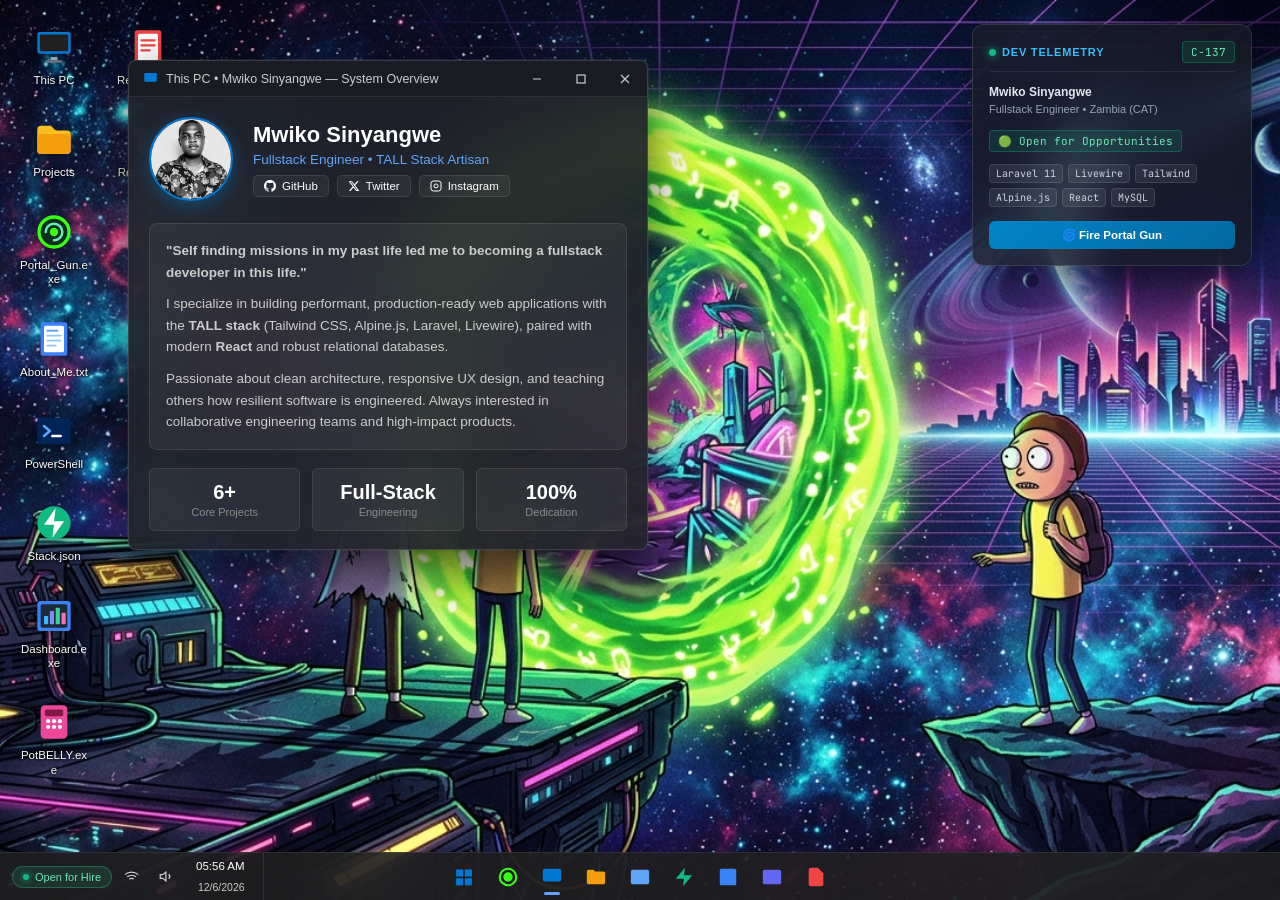
==== commit c5a72544: "auto-commit: index.html [2026-10-26 00:01:02]" ====
--- a/index.html
+++ b/index.html
@@ -15,6 +15,87 @@
 <body>
 
   <!-- =========================================
+       PORTAL GUN TRANSITION OVERLAY
+       ========================================= -->
+  <div class="portal-swirl-overlay" id="portal-overlay"></div>
+
+  <!-- =========================================
+       WINDOWS 11 TOAST NOTIFICATION
+       ========================================= -->
+  <div class="win-toast" id="win-toast">
+    <div class="toast-title">Notification</div>
+    <div class="toast-body">Message</div>
+  </div>
+
+  <!-- =========================================
+       WINDOWS 11 CONTEXT MENU (RIGHT CLICK)
+       ========================================= -->
+  <div class="win-context-menu" id="win-context-menu">
+    <div class="context-menu-item" onclick="window.firePortalGun()">
+      <svg viewBox="0 0 24 24" fill="none" stroke="#10b981" stroke-width="2"><circle cx="12" cy="12" r="10"/><path d="M12 2a14.5 14.5 0 0 0 0 20 10 10 0 0 0 0-20"/></svg>
+      <span>Fire Portal Gun (Next Dimension)</span>
+    </div>
+    <div class="context-menu-separator"></div>
+    <div class="context-menu-item" data-open-window="win-projects">
+      <svg viewBox="0 0 24 24" fill="none" stroke="#F59E0B" stroke-width="2"><path d="M22 19a2 2 0 0 1-2 2H4a2 2 0 0 1-2-2V5a2 2 0 0 1 2-2h5l2 3h9a2 2 0 0 1 2 2z"/></svg>
+      <span>Open File Explorer</span>
+    </div>
+    <div class="context-menu-item" data-open-window="win-terminal">
+      <svg viewBox="0 0 24 24" fill="none" stroke="#60A5FA" stroke-width="2"><polyline points="4 17 10 11 4 5"/><line x1="12" y1="19" x2="20" y2="19"/></svg>
+      <span>Open Windows PowerShell</span>
+    </div>
+    <div class="context-menu-item" data-open-window="win-skills">
+      <svg viewBox="0 0 24 24" fill="none" stroke="#10b981" stroke-width="2"><polygon points="13 2 3 14 12 14 11 22 21 10 12 10 13 2"/></svg>
+      <span>Inspect Tech Stack</span>
+    </div>
+    <div class="context-menu-separator"></div>
+    <a class="context-menu-item" href="resume.pdf" target="_blank" download style="text-decoration: none;">
+      <svg viewBox="0 0 24 24" fill="none" stroke="#EF4444" stroke-width="2"><path d="M14 2H6a2 2 0 0 0-2 2v16a2 2 0 0 0 2 2h12a2 2 0 0 0 2-2V8z"/></svg>
+      <span>Download Resume.pdf</span>
+    </a>
+    <a class="context-menu-item" href="https://github.com/mdsnn" target="_blank" style="text-decoration: none;">
+      <svg viewBox="0 0 24 24" fill="currentColor"><path d="M12 0C5.37 0 0 5.37 0 12c0 5.31 3.435 9.795 8.205 11.385.6.105.825-.255.825-.57 0-.285-.015-1.23-.015-2.235-3.015.555-3.795-.735-4.035-1.41-.135-.345-.72-1.41-1.23-1.695-.42-.225-1.02-.78-.015-.795.945-.015 1.62.87 1.845 1.23 1.08 1.815 2.805 1.305 3.495.99.105-.78.42-1.305.765-1.605-2.67-.3-5.46-1.335-5.46-5.925 0-1.305.465-2.385 1.23-3.225-.12-.3-.54-1.53.12-3.18 0 0 1.005-.315 3.3 1.23.96-.27 1.98-.405 3-.405s2.04.135 3 .405c2.295-1.56 3.3-1.23 3.3-1.23.66 1.65.24 2.88.12 3.18.765.84 1.23 1.905 1.23 3.225 0 4.605-2.805 5.625-5.475 5.925.435.375.81 1.095.81 2.22 0 1.605-.015 2.895-.015 3.3 0 .315.225.69.825.57A12.02 12.02 0 0024 12c0-6.63-5.37-12-12-12z"/></svg>
+      <span>GitHub Profile</span>
+    </a>
+    <div class="context-menu-separator"></div>
+    <div class="context-menu-item" data-open-window="win-about">
+      <svg viewBox="0 0 24 24" fill="none" stroke="#0078D4" stroke-width="2"><circle cx="12" cy="12" r="10"/><line x1="12" y1="16" x2="12" y2="12"/><line x1="12" y1="8" x2="12.01" y2="8"/></svg>
+      <span>About MwikoOS</span>
+    </div>
+  </div>
+
+  <!-- =========================================
+       DESKTOP DEV / SYSTEM TELEMETRY WIDGET
+       ========================================= -->
+  <aside class="desktop-dev-widget">
+    <div class="widget-header">
+      <div class="widget-title">
+        <span class="widget-pulse"></span>
+        <span>DEV TELEMETRY</span>
+      </div>
+      <span id="widget-dim-tag" class="widget-dimension" style="margin: 0;">C-137</span>
+    </div>
+    <div class="widget-status">
+      <strong>Mwiko Sinyangwe</strong><br>
+      <span style="color: #94a3b8; font-size: 11px;">Fullstack Engineer &bull; Zambia (CAT)</span>
+    </div>
+    <div class="widget-dimension">
+      <span>🟢 Open for Opportunities</span>
+    </div>
+    <div class="widget-tags">
+      <span class="widget-tag">Laravel 11</span>
+      <span class="widget-tag">Livewire</span>
+      <span class="widget-tag">Tailwind</span>
+      <span class="widget-tag">Alpine.js</span>
+      <span class="widget-tag">React</span>
+      <span class="widget-tag">MySQL</span>
+    </div>
+    <button class="widget-btn" onclick="window.firePortalGun()">
+      <span>🌀 Fire Portal Gun</span>
+    </button>
+  </aside>
+
+  <!-- =========================================
        WINDOWS DESKTOP WORKSPACE & ICONS
        ========================================= -->
   <main class="desktop">
@@ -42,7 +123,19 @@
       <span class="icon-label">Projects</span>
     </div>
 
-    <!-- Icon 3: Notepad About Me -->
+    <!-- Icon 3: Portal Gun -->
+    <div class="desktop-icon" onclick="window.firePortalGun()">
+      <div class="icon-graphic">
+        <svg viewBox="0 0 48 48" fill="none">
+          <circle cx="24" cy="24" r="18" stroke="#39FF14" stroke-width="4" fill="#0A2F1D"/>
+          <path d="M14 24C14 18.4772 18.4772 14 24 14C29.5228 14 34 18.4772 34 24C34 29.5228 29.5228 34 24 34" stroke="#6EE7B7" stroke-width="3" stroke-linecap="round"/>
+          <circle cx="24" cy="24" r="5" fill="#39FF14"/>
+        </svg>
+      </div>
+      <span class="icon-label">Portal_Gun.exe</span>
+    </div>
+
+    <!-- Icon 4: Notepad About Me -->
     <div class="desktop-icon" data-open-window="win-about">
       <div class="icon-graphic">
         <svg viewBox="0 0 48 48" fill="none">
@@ -57,7 +150,7 @@
       <span class="icon-label">About_Me.txt</span>
     </div>
 
-    <!-- Icon 4: Windows PowerShell -->
+    <!-- Icon 5: Windows PowerShell -->
     <div class="desktop-icon" data-open-window="win-terminal">
       <div class="icon-graphic">
         <svg viewBox="0 0 48 48" fill="none">
@@ -69,7 +162,7 @@
       <span class="icon-label">PowerShell</span>
     </div>
 
-    <!-- Icon 5: Tech Stack -->
+    <!-- Icon 6: Tech Stack -->
     <div class="desktop-icon" data-open-window="win-skills">
       <div class="icon-graphic">
         <svg viewBox="0 0 48 48" fill="none">
@@ -80,7 +173,7 @@
       <span class="icon-label">Stack.json</span>
     </div>
 
-    <!-- Icon 6: Dashboard.exe -->
+    <!-- Icon 7: Dashboard.exe -->
     <div class="desktop-icon" data-open-window="win-dashboard">
       <div class="icon-graphic">
         <svg viewBox="0 0 48 48" fill="none">
@@ -95,7 +188,7 @@
       <span class="icon-label">Dashboard.exe</span>
     </div>
 
-    <!-- Icon 7: PotBELLY.exe -->
+    <!-- Icon 8: PotBELLY.exe -->
     <div class="desktop-icon" data-open-window="win-calc">
       <div class="icon-graphic">
         <svg viewBox="0 0 48 48" fill="none">
@@ -107,14 +200,12 @@
           <circle cx="17" cy="30" r="2.5" fill="#FFFFFF"/>
           <circle cx="24" cy="30" r="2.5" fill="#FFFFFF"/>
           <circle cx="31" cy="30" r="2.5" fill="#FFFFFF"/>
-          <circle cx="17" cy="37" r="2.5" fill="#FFFFFF"/>
-          <rect x="23" y="35" width="10" height="4" rx="2" fill="#FBCFE8"/>
         </svg>
       </div>
       <span class="icon-label">PotBELLY.exe</span>
     </div>
 
-    <!-- Icon 8: Resume PDF -->
+    <!-- Icon 9: Resume PDF -->
     <div class="desktop-icon" data-open-window="win-resume">
       <div class="icon-graphic">
         <svg viewBox="0 0 48 48" fill="none">
@@ -126,8 +217,8 @@
       <span class="icon-label">Resume.pdf</span>
     </div>
 
-    <!-- Icon 9: Recycle Bin -->
-    <div class="desktop-icon" onclick="alert('Recycle Bin: 0 bugs found. All code is running cleanly!')">
+    <!-- Icon 10: Recycle Bin -->
+    <div class="desktop-icon" onclick="alert('Recycle Bin: 0 bugs found. Rick calibrated all servers.')">
       <div class="icon-graphic">
         <svg viewBox="0 0 48 48" fill="none">
           <rect x="12" y="14" width="24" height="28" rx="3" fill="#9CA3AF"/>
@@ -170,6 +261,13 @@
         <span>Projects</span>
       </div>
 
+      <div class="start-pinned-item" onclick="window.firePortalGun()">
+        <div class="icon-graphic" style="width:36px; height:36px;">
+          <svg viewBox="0 0 48 48" fill="none"><circle cx="24" cy="24" r="18" stroke="#39FF14" stroke-width="4" fill="#0A2F1D"/><circle cx="24" cy="24" r="5" fill="#39FF14"/></svg>
+        </div>
+        <span>Portal Gun</span>
+      </div>
+
       <div class="start-pinned-item" data-open-window="win-skills">
         <div class="icon-graphic" style="width:36px; height:36px;">
           <svg viewBox="0 0 48 48" fill="none"><circle cx="24" cy="24" r="20" fill="#10B981"/><polygon points="26 6 12 26 24 26 22 42 36 22 24 22 26 6" fill="#FFFFFF"/></svg>
@@ -189,13 +287,6 @@
           <svg viewBox="0 0 48 48" fill="none"><rect x="4" y="6" width="40" height="36" rx="4" fill="#3B82F6"/></svg>
         </div>
         <span>Dashboard</span>
-      </div>
-
-      <div class="start-pinned-item" data-open-window="win-calc">
-        <div class="icon-graphic" style="width:36px; height:36px;">
-          <svg viewBox="0 0 48 48" fill="none"><rect x="8" y="4" width="32" height="40" rx="5" fill="#EC4899"/></svg>
-        </div>
-        <span>PotBELLY</span>
       </div>
 
       <div class="start-pinned-item" data-open-window="win-resume">
@@ -471,10 +562,10 @@
     </div>
     <div class="window-body powershell-body">
       <div class="powershell-output" id="powershell-output">
-        <div class="ps-line">Windows PowerShell</div>
+        <div class="ps-line">Windows PowerShell [Version 10.0.22621.1]</div>
         <div class="ps-line">Copyright (C) Microsoft Corporation. All rights reserved.</div>
         <div class="ps-line">&nbsp;</div>
-        <div class="ps-line">Type <span class="ps-highlight">help</span> or <span class="ps-highlight">dir</span> to view available commands.</div>
+        <div class="ps-line">Type <span class="ps-highlight">help</span>, <span class="ps-highlight">portal</span>, or <span class="ps-highlight">dir</span> to view available commands.</div>
       </div>
       <div class="powershell-input-row">
         <span class="ps-prompt">PS C:\Users\Mwiko&gt;</span>
@@ -490,7 +581,7 @@
     <div class="window-header">
       <div class="window-title">
         <svg viewBox="0 0 24 24" fill="#10B981"><polygon points="13 2 3 14 12 14 11 22 21 10 12 10 13 2"/></svg>
-        <span>Stack.json &bull; Technical Proficiencies</span>
+        <span>Stack.json &bull; Technical Proficiencies (Click any tag to find projects)</span>
       </div>
       <div class="win-controls">
         <button class="win-btn win-minimize"><svg viewBox="0 0 10 10"><line x1="1" y1="5" x2="9" y2="5" stroke="currentColor" stroke-width="1.2"/></svg></button>
@@ -682,6 +773,11 @@
         </svg>
       </button>
 
+      <!-- Portal Gun Taskbar Action -->
+      <button class="taskbar-btn" onclick="window.firePortalGun()" title="Fire Portal Gun (Change Dimension)">
+        <svg viewBox="0 0 24 24" fill="none" stroke="#39FF14" stroke-width="2.2"><circle cx="12" cy="12" r="9"/><circle cx="12" cy="12" r="4" fill="#39FF14"/></svg>
+      </button>
+
       <!-- Taskbar App 1: This PC / About -->
       <button class="taskbar-btn" data-app="win-about" data-open-window="win-about" title="This PC / About">
         <svg viewBox="0 0 24 24" fill="#0078D4"><rect x="2" y="3" width="20" height="14" rx="2"/><path d="M8 21h8m-4-4v4"/></svg>
--- a/os.css
+++ b/os.css
@@ -38,8 +38,8 @@
   overflow: hidden;
   font-family: var(--font-sans);
   background-color: #0c1017;
-  background-image: url('images/desktop wallpaper.jpg'), 
-                    radial-gradient(circle at 50% 40%, #1e3a8a 0%, #030712 70%);
+  background-image: url('images/rick_and_morty_wallpaper.jpg'), 
+                    radial-gradient(circle at 50% 40%, #10b981 0%, #030712 70%);
   background-size: cover;
   background-position: center;
   background-repeat: no-repeat;
@@ -1065,4 +1065,252 @@
   .tray-item:not(.tray-clock) {
     display: none;
   }
-}
+
+  .desktop-dev-widget {
+    display: none;
+  }
+}
+
+/* =========================================
+   WINDOWS 11 CONTEXT MENU (RIGHT CLICK)
+   ========================================= */
+.win-context-menu {
+  position: fixed;
+  display: none;
+  background: rgba(36, 38, 48, 0.94);
+  backdrop-filter: blur(28px);
+  -webkit-backdrop-filter: blur(28px);
+  border: 1px solid rgba(255, 255, 255, 0.14);
+  border-radius: 8px;
+  padding: 6px;
+  min-width: 220px;
+  box-shadow: 0 16px 36px rgba(0, 0, 0, 0.65), 0 0 0 1px rgba(255, 255, 255, 0.08);
+  z-index: 100000;
+  animation: contextFadeIn 0.12s cubic-bezier(0.16, 1, 0.3, 1);
+}
+
+@keyframes contextFadeIn {
+  from { opacity: 0; transform: scale(0.95); }
+  to { opacity: 1; transform: scale(1); }
+}
+
+.context-menu-item {
+  display: flex;
+  align-items: center;
+  gap: 10px;
+  padding: 8px 12px;
+  font-size: 12.5px;
+  color: var(--text-main);
+  border-radius: 5px;
+  cursor: pointer;
+  transition: background 0.12s, color 0.12s;
+}
+
+.context-menu-item:hover {
+  background: rgba(0, 120, 212, 0.25);
+  color: #fff;
+}
+
+.context-menu-item svg {
+  width: 16px;
+  height: 16px;
+  color: var(--win-accent-light);
+}
+
+.context-menu-separator {
+  height: 1px;
+  background: rgba(255, 255, 255, 0.1);
+  margin: 4px 6px;
+}
+
+/* =========================================
+   DESKTOP DEV / SYSTEM TELEMETRY WIDGET
+   ========================================= */
+.desktop-dev-widget {
+  position: absolute;
+  top: 24px;
+  right: 28px;
+  width: 280px;
+  background: rgba(24, 27, 36, 0.78);
+  backdrop-filter: blur(24px);
+  -webkit-backdrop-filter: blur(24px);
+  border: 1px solid rgba(255, 255, 255, 0.12);
+  border-radius: 12px;
+  padding: 16px;
+  box-shadow: 0 16px 40px rgba(0, 0, 0, 0.5);
+  z-index: 2;
+  transition: transform 0.2s, border-color 0.2s;
+}
+
+.desktop-dev-widget:hover {
+  transform: translateY(-2px);
+  border-color: rgba(56, 189, 248, 0.35);
+}
+
+.widget-header {
+  display: flex;
+  align-items: center;
+  justify-content: space-between;
+  margin-bottom: 12px;
+  padding-bottom: 8px;
+  border-bottom: 1px solid rgba(255, 255, 255, 0.08);
+}
+
+.widget-title {
+  font-size: 11px;
+  font-weight: 700;
+  letter-spacing: 0.8px;
+  text-transform: uppercase;
+  color: #38bdf8;
+  display: flex;
+  align-items: center;
+  gap: 6px;
+}
+
+.widget-pulse {
+  width: 7px;
+  height: 7px;
+  background: #10b981;
+  border-radius: 50%;
+  box-shadow: 0 0 8px #10b981;
+  animation: pulse-dot 2s infinite;
+}
+
+.widget-status {
+  font-size: 12px;
+  line-height: 1.4;
+  color: #e2e8f0;
+  margin-bottom: 12px;
+}
+
+.widget-dimension {
+  display: inline-flex;
+  align-items: center;
+  gap: 6px;
+  background: rgba(16, 185, 129, 0.12);
+  border: 1px solid rgba(16, 185, 129, 0.3);
+  color: #6ee7b7;
+  font-size: 11px;
+  font-family: var(--font-mono);
+  padding: 3px 8px;
+  border-radius: 4px;
+  margin-bottom: 12px;
+}
+
+.widget-tags {
+  display: flex;
+  flex-wrap: wrap;
+  gap: 5px;
+  margin-bottom: 14px;
+}
+
+.widget-tag {
+  font-size: 10px;
+  font-family: var(--font-mono);
+  background: rgba(255, 255, 255, 0.07);
+  border: 1px solid rgba(255, 255, 255, 0.1);
+  color: #cbd5e1;
+  padding: 2px 6px;
+  border-radius: 4px;
+}
+
+.widget-btn {
+  width: 100%;
+  padding: 7px;
+  background: linear-gradient(135deg, #0284c7, #0369a1);
+  color: #fff;
+  border: none;
+  border-radius: 6px;
+  font-size: 11.5px;
+  font-weight: 600;
+  cursor: pointer;
+  display: flex;
+  align-items: center;
+  justify-content: center;
+  gap: 6px;
+  transition: all 0.15s;
+}
+
+.widget-btn:hover {
+  filter: brightness(1.15);
+}
+
+/* =========================================
+   PORTAL GUN TRANSITION ANIMATION
+   ========================================= */
+.portal-swirl-overlay {
+  position: fixed;
+  top: 0;
+  left: 0;
+  right: 0;
+  bottom: 0;
+  pointer-events: none;
+  display: flex;
+  align-items: center;
+  justify-content: center;
+  z-index: 99999;
+  opacity: 0;
+  transition: opacity 0.3s ease;
+}
+
+.portal-swirl-overlay.active {
+  opacity: 1;
+}
+
+.portal-ring {
+  width: 140px;
+  height: 140px;
+  border-radius: 50%;
+  border: 8px solid #39ff14;
+  box-shadow: 0 0 50px #39ff14, 0 0 100px #39ff14, inset 0 0 50px #39ff14;
+  animation: portalExpand 0.8s ease-in-out forwards;
+}
+
+@keyframes portalExpand {
+  0% { transform: scale(0.2) rotate(0deg); opacity: 0; }
+  50% { transform: scale(1.6) rotate(180deg); opacity: 1; filter: blur(2px); }
+  100% { transform: scale(3.5) rotate(360deg); opacity: 0; filter: blur(10px); }
+}
+
+/* =========================================
+   WINDOWS 11 TOAST NOTIFICATION
+   ========================================= */
+.win-toast {
+  position: fixed;
+  bottom: 60px;
+  right: 18px;
+  background: rgba(32, 34, 44, 0.94);
+  backdrop-filter: blur(28px);
+  border: 1px solid rgba(255, 255, 255, 0.14);
+  border-left: 4px solid #10b981;
+  border-radius: 8px;
+  padding: 12px 16px;
+  box-shadow: 0 12px 32px rgba(0, 0, 0, 0.6);
+  color: #fff;
+  font-size: 12.5px;
+  z-index: 100002;
+  opacity: 0;
+  transform: translateY(20px);
+  transition: all 0.25s cubic-bezier(0.16, 1, 0.3, 1);
+  pointer-events: none;
+}
+
+.win-toast.show {
+  opacity: 1;
+  transform: translateY(0);
+}
+
+.toast-title {
+  font-weight: 600;
+  font-size: 12px;
+  color: #38bdf8;
+  margin-bottom: 2px;
+}
+
+/* Glow highlight for matched projects */
+.project-card.glow-pulse {
+  border-color: #39ff14 !important;
+  box-shadow: 0 0 25px rgba(57, 255, 20, 0.45) !important;
+  transform: translateY(-4px) scale(1.02);
+}
+
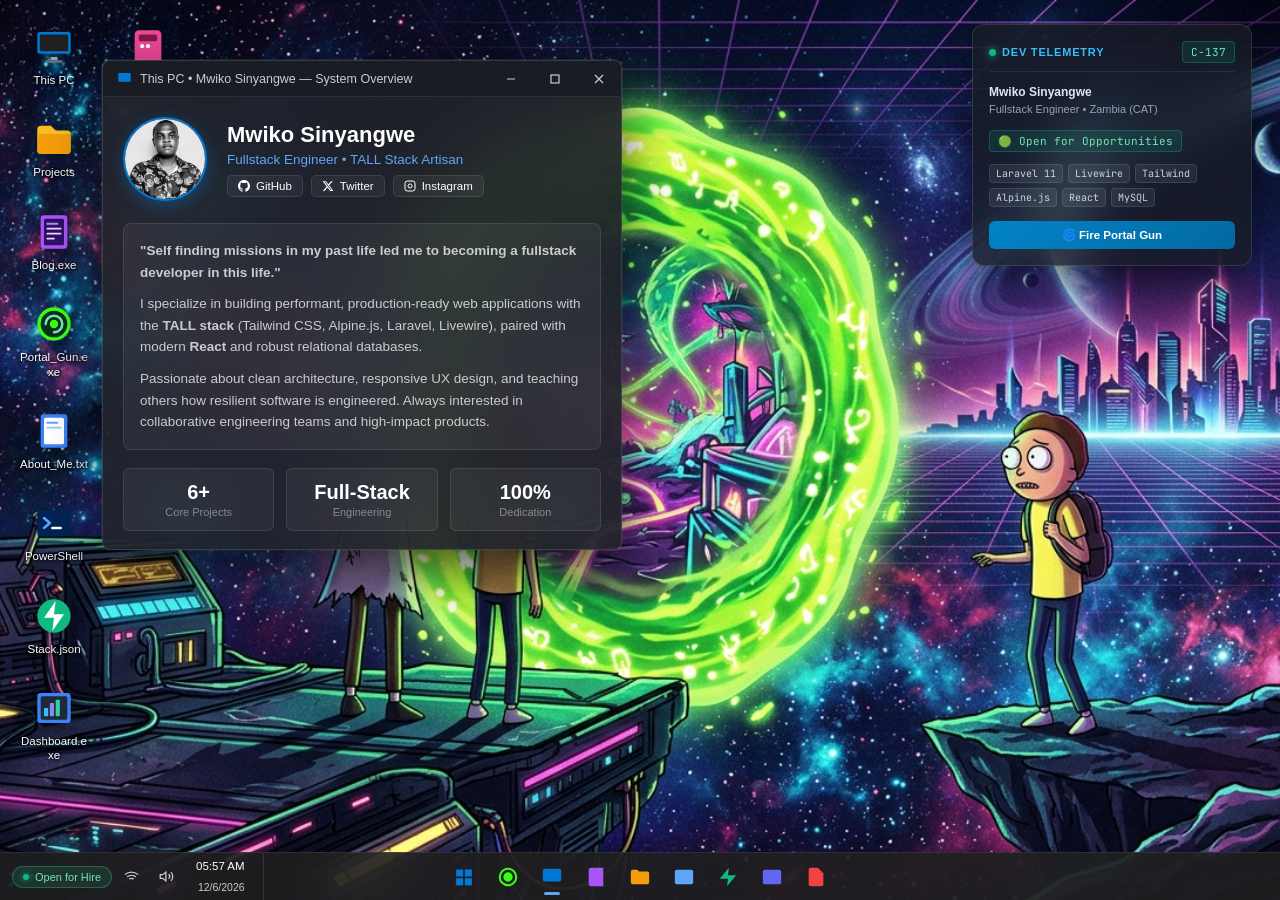
==== commit 15319bd7: "auto-commit: index.html [2026-10-26 00:15:57]" ====
--- a/index.html
+++ b/index.html
@@ -3,12 +3,27 @@
 <head>
   <meta charset="UTF-8">
   <meta name="viewport" content="width=device-width, initial-scale=1.0, maximum-scale=1.0, user-scalable=no">
-  <title>Mwiko Sinyangwe | Fullstack Engineer (Windows Edition)</title>
+  <title>Mwiko Sinyangwe | Fullstack Engineer &bull; Windows Edition</title>
   
+  <!-- SEO & Social Open Graph Tags -->
+  <meta name="description" content="Mwiko Sinyangwe is a Fullstack Software Engineer specializing in Laravel, React, and the TALL stack. Explore projects, engineering blogs, and system architecture in an interactive desktop OS.">
+  <meta name="author" content="Mwiko Sinyangwe">
+  <meta property="og:title" content="Mwiko Sinyangwe | Fullstack Engineer (MwikoOS 11)">
+  <meta property="og:description" content="Interactive Windows 11 portfolio featuring Laravel & React production apps, engineering blogs, and interdimensional portal jumps.">
+  <meta property="og:image" content="https://mdsnn.github.io/images/citadel_wallpaper.jpg">
+  <meta property="og:url" content="https://mdsnn.github.io">
+  <meta property="og:type" content="website">
+  <meta name="twitter:card" content="summary_large_image">
+  <meta name="twitter:site" content="@andmds__">
+  <meta name="twitter:creator" content="@andmds__">
+  <meta name="twitter:title" content="Mwiko Sinyangwe | Fullstack Engineer">
+  <meta name="twitter:description" content="Interactive Windows 11 portfolio featuring Laravel & React production apps, engineering blogs, and interdimensional portal jumps.">
+  <meta name="twitter:image" content="https://mdsnn.github.io/images/citadel_wallpaper.jpg">
+
   <!-- Windows Fluent Fonts -->
   <link rel="preconnect" href="https://fonts.googleapis.com">
   <link rel="preconnect" href="https://fonts.gstatic.com" crossorigin>
-  <link href="https://fonts.googleapis.com/css2?family=Plus+Jakarta+Sans:wght@400;500;600;700&family=JetBrains+Mono:wght@400;500;700&display=swap" rel="stylesheet">
+  <link href="https://fonts.googleapis.com/css2?family=Plus+Jakarta+Sans:wght@400;500;600;700;800&family=JetBrains+Mono:wght@400;500;700&display=swap" rel="stylesheet">
 
   <link rel="stylesheet" href="os.css">
 </head>
@@ -36,6 +51,10 @@
       <span>Fire Portal Gun (Next Dimension)</span>
     </div>
     <div class="context-menu-separator"></div>
+    <div class="context-menu-item" data-open-window="win-blog">
+      <svg viewBox="0 0 24 24" fill="none" stroke="#A855F7" stroke-width="2"><path d="M4 19.5A2.5 2.5 0 0 1 6.5 17H20"/><path d="M6.5 2H20v20H6.5A2.5 2.5 0 0 1 4 19.5v-15A2.5 2.5 0 0 1 6.5 2z"/></svg>
+      <span>Open Engineering Blog</span>
+    </div>
     <div class="context-menu-item" data-open-window="win-projects">
       <svg viewBox="0 0 24 24" fill="none" stroke="#F59E0B" stroke-width="2"><path d="M22 19a2 2 0 0 1-2 2H4a2 2 0 0 1-2-2V5a2 2 0 0 1 2-2h5l2 3h9a2 2 0 0 1 2 2z"/></svg>
       <span>Open File Explorer</span>
@@ -57,11 +76,6 @@
       <svg viewBox="0 0 24 24" fill="currentColor"><path d="M12 0C5.37 0 0 5.37 0 12c0 5.31 3.435 9.795 8.205 11.385.6.105.825-.255.825-.57 0-.285-.015-1.23-.015-2.235-3.015.555-3.795-.735-4.035-1.41-.135-.345-.72-1.41-1.23-1.695-.42-.225-1.02-.78-.015-.795.945-.015 1.62.87 1.845 1.23 1.08 1.815 2.805 1.305 3.495.99.105-.78.42-1.305.765-1.605-2.67-.3-5.46-1.335-5.46-5.925 0-1.305.465-2.385 1.23-3.225-.12-.3-.54-1.53.12-3.18 0 0 1.005-.315 3.3 1.23.96-.27 1.98-.405 3-.405s2.04.135 3 .405c2.295-1.56 3.3-1.23 3.3-1.23.66 1.65.24 2.88.12 3.18.765.84 1.23 1.905 1.23 3.225 0 4.605-2.805 5.625-5.475 5.925.435.375.81 1.095.81 2.22 0 1.605-.015 2.895-.015 3.3 0 .315.225.69.825.57A12.02 12.02 0 0024 12c0-6.63-5.37-12-12-12z"/></svg>
       <span>GitHub Profile</span>
     </a>
-    <div class="context-menu-separator"></div>
-    <div class="context-menu-item" data-open-window="win-about">
-      <svg viewBox="0 0 24 24" fill="none" stroke="#0078D4" stroke-width="2"><circle cx="12" cy="12" r="10"/><line x1="12" y1="16" x2="12" y2="12"/><line x1="12" y1="8" x2="12.01" y2="8"/></svg>
-      <span>About MwikoOS</span>
-    </div>
   </div>
 
   <!-- =========================================
@@ -123,7 +137,22 @@
       <span class="icon-label">Projects</span>
     </div>
 
-    <!-- Icon 3: Portal Gun -->
+    <!-- Icon 3: Engineering Blog -->
+    <div class="desktop-icon" data-open-window="win-blog">
+      <div class="icon-graphic">
+        <svg viewBox="0 0 48 48" fill="none">
+          <rect x="8" y="4" width="32" height="40" rx="4" fill="#A855F7"/>
+          <rect x="12" y="8" width="24" height="32" rx="2" fill="#2E1065"/>
+          <line x1="16" y1="14" x2="28" y2="14" stroke="#C084FC" stroke-width="2.5" stroke-linecap="round"/>
+          <line x1="16" y1="20" x2="32" y2="20" stroke="#E9D5FF" stroke-width="2" stroke-linecap="round"/>
+          <line x1="16" y1="26" x2="32" y2="26" stroke="#E9D5FF" stroke-width="2" stroke-linecap="round"/>
+          <line x1="16" y1="32" x2="24" y2="32" stroke="#E9D5FF" stroke-width="2" stroke-linecap="round"/>
+        </svg>
+      </div>
+      <span class="icon-label">Blog.exe</span>
+    </div>
+
+    <!-- Icon 4: Portal Gun -->
     <div class="desktop-icon" onclick="window.firePortalGun()">
       <div class="icon-graphic">
         <svg viewBox="0 0 48 48" fill="none">
@@ -135,7 +164,7 @@
       <span class="icon-label">Portal_Gun.exe</span>
     </div>
 
-    <!-- Icon 4: Notepad About Me -->
+    <!-- Icon 5: Notepad About Me -->
     <div class="desktop-icon" data-open-window="win-about">
       <div class="icon-graphic">
         <svg viewBox="0 0 48 48" fill="none">
@@ -143,14 +172,12 @@
           <rect x="12" y="8" width="24" height="32" rx="2" fill="#FFFFFF"/>
           <line x1="16" y1="14" x2="28" y2="14" stroke="#60A5FA" stroke-width="2.5" stroke-linecap="round"/>
           <line x1="16" y1="20" x2="32" y2="20" stroke="#93C5FD" stroke-width="2" stroke-linecap="round"/>
-          <line x1="16" y1="26" x2="32" y2="26" stroke="#93C5FD" stroke-width="2" stroke-linecap="round"/>
-          <line x1="16" y1="32" x2="26" y2="32" stroke="#93C5FD" stroke-width="2" stroke-linecap="round"/>
         </svg>
       </div>
       <span class="icon-label">About_Me.txt</span>
     </div>
 
-    <!-- Icon 5: Windows PowerShell -->
+    <!-- Icon 6: Windows PowerShell -->
     <div class="desktop-icon" data-open-window="win-terminal">
       <div class="icon-graphic">
         <svg viewBox="0 0 48 48" fill="none">
@@ -162,7 +189,7 @@
       <span class="icon-label">PowerShell</span>
     </div>
 
-    <!-- Icon 6: Tech Stack -->
+    <!-- Icon 7: Tech Stack -->
     <div class="desktop-icon" data-open-window="win-skills">
       <div class="icon-graphic">
         <svg viewBox="0 0 48 48" fill="none">
@@ -173,7 +200,7 @@
       <span class="icon-label">Stack.json</span>
     </div>
 
-    <!-- Icon 7: Dashboard.exe -->
+    <!-- Icon 8: Dashboard.exe -->
     <div class="desktop-icon" data-open-window="win-dashboard">
       <div class="icon-graphic">
         <svg viewBox="0 0 48 48" fill="none">
@@ -182,13 +209,12 @@
           <rect x="12" y="24" width="5" height="10" rx="1" fill="#38BDF8"/>
           <rect x="19" y="18" width="5" height="16" rx="1" fill="#818CF8"/>
           <rect x="26" y="14" width="5" height="20" rx="1" fill="#34D399"/>
-          <rect x="33" y="20" width="5" height="14" rx="1" fill="#F472B6"/>
         </svg>
       </div>
       <span class="icon-label">Dashboard.exe</span>
     </div>
 
-    <!-- Icon 8: PotBELLY.exe -->
+    <!-- Icon 9: PotBELLY.exe -->
     <div class="desktop-icon" data-open-window="win-calc">
       <div class="icon-graphic">
         <svg viewBox="0 0 48 48" fill="none">
@@ -196,16 +222,12 @@
           <rect x="13" y="9" width="22" height="8" rx="2" fill="#831843"/>
           <circle cx="17" cy="23" r="2.5" fill="#FFFFFF"/>
           <circle cx="24" cy="23" r="2.5" fill="#FFFFFF"/>
-          <circle cx="31" cy="23" r="2.5" fill="#FFFFFF"/>
-          <circle cx="17" cy="30" r="2.5" fill="#FFFFFF"/>
-          <circle cx="24" cy="30" r="2.5" fill="#FFFFFF"/>
-          <circle cx="31" cy="30" r="2.5" fill="#FFFFFF"/>
         </svg>
       </div>
       <span class="icon-label">PotBELLY.exe</span>
     </div>
 
-    <!-- Icon 9: Resume PDF -->
+    <!-- Icon 10: Resume PDF -->
     <div class="desktop-icon" data-open-window="win-resume">
       <div class="icon-graphic">
         <svg viewBox="0 0 48 48" fill="none">
@@ -216,20 +238,6 @@
       </div>
       <span class="icon-label">Resume.pdf</span>
     </div>
-
-    <!-- Icon 10: Recycle Bin -->
-    <div class="desktop-icon" onclick="alert('Recycle Bin: 0 bugs found. Rick calibrated all servers.')">
-      <div class="icon-graphic">
-        <svg viewBox="0 0 48 48" fill="none">
-          <rect x="12" y="14" width="24" height="28" rx="3" fill="#9CA3AF"/>
-          <rect x="8" y="10" width="32" height="4" rx="2" fill="#6B7280"/>
-          <line x1="18" y1="20" x2="18" y2="34" stroke="#4B5563" stroke-width="2.5" stroke-linecap="round"/>
-          <line x1="24" y1="20" x2="24" y2="34" stroke="#4B5563" stroke-width="2.5" stroke-linecap="round"/>
-          <line x1="30" y1="20" x2="30" y2="34" stroke="#4B5563" stroke-width="2.5" stroke-linecap="round"/>
-        </svg>
-      </div>
-      <span class="icon-label">Recycle Bin</span>
-    </div>
   </main>
 
   <!-- =========================================
@@ -238,7 +246,7 @@
   <div class="start-menu" id="win-start-menu">
     <div class="start-search-bar">
       <svg viewBox="0 0 24 24" fill="none" stroke="currentColor" stroke-width="2"><circle cx="11" cy="11" r="8"></circle><line x1="21" y1="21" x2="16.65" y2="16.65"></line></svg>
-      <input type="text" placeholder="Type here to search apps and files...">
+      <input type="text" placeholder="Type here to search apps, articles, or projects...">
     </div>
 
     <div class="start-section-header">
@@ -254,6 +262,13 @@
         <span>About Me</span>
       </div>
 
+      <div class="start-pinned-item" data-open-window="win-blog">
+        <div class="icon-graphic" style="width:36px; height:36px;">
+          <svg viewBox="0 0 48 48" fill="none"><rect x="8" y="4" width="32" height="40" rx="4" fill="#A855F7"/><rect x="12" y="8" width="24" height="32" rx="2" fill="#2E1065"/><line x1="16" y1="14" x2="28" y2="14" stroke="#C084FC" stroke-width="2.5"/></svg>
+        </div>
+        <span>Dev Blog</span>
+      </div>
+
       <div class="start-pinned-item" data-open-window="win-projects">
         <div class="icon-graphic" style="width:36px; height:36px;">
           <svg viewBox="0 0 48 48" fill="none"><path d="M4 12C4 9.79086 5.79086 8 8 8H18.5858L24.8284 12.5858H40C42.2091 12.5858 44 14.3767 44 16.5858V38C44 40.2091 42.2091 42 40 42H8C5.79086 42 4 40.2091 4 38V12Z" fill="#F59E0B"/></svg>
@@ -287,13 +302,6 @@
           <svg viewBox="0 0 48 48" fill="none"><rect x="4" y="6" width="40" height="36" rx="4" fill="#3B82F6"/></svg>
         </div>
         <span>Dashboard</span>
-      </div>
-
-      <div class="start-pinned-item" data-open-window="win-resume">
-        <div class="icon-graphic" style="width:36px; height:36px;">
-          <svg viewBox="0 0 48 48" fill="none"><rect x="8" y="4" width="32" height="40" rx="3" fill="#EF4444"/><rect x="12" y="8" width="24" height="32" rx="2" fill="#FFFFFF"/></svg>
-        </div>
-        <span>Resume PDF</span>
       </div>
 
       <div class="start-pinned-item" data-open-window="win-contact">
@@ -389,18 +397,61 @@
         <button class="btn-primary" data-open-window="win-projects">
           <span>Explore Projects</span>
         </button>
+        <button class="btn-secondary" data-open-window="win-blog">
+          <span>Read Engineering Blog</span>
+        </button>
         <button class="btn-secondary" data-open-window="win-contact">
-          <span>Send Message</span>
+          <span>Contact Mwiko</span>
         </button>
-        <a class="btn-secondary" href="resume.pdf" target="_blank">
-          <span>Resume PDF</span>
-        </a>
-      </div>
-    </div>
-  </div>
-
-  <!-- =========================================
-       WINDOW 2: PROJECTS (FILE EXPLORER)
+      </div>
+    </div>
+  </div>
+
+  <!-- =========================================
+       WINDOW 2: ENGINEERING BLOG (BLOG.EXE)
+       ========================================= -->
+  <div class="os-window hidden" id="win-blog">
+    <div class="window-header">
+      <div class="window-title">
+        <svg viewBox="0 0 24 24" fill="#A855F7"><path d="M4 19.5A2.5 2.5 0 0 1 6.5 17H20"/><path d="M6.5 2H20v20H6.5A2.5 2.5 0 0 1 4 19.5v-15A2.5 2.5 0 0 1 6.5 2z"/></svg>
+        <span>Blog.exe &bull; Mwiko Sinyangwe — Technical Articles &amp; Insights</span>
+      </div>
+      <div class="win-controls">
+        <button class="win-btn win-minimize"><svg viewBox="0 0 10 10"><line x1="1" y1="5" x2="9" y2="5" stroke="currentColor" stroke-width="1.2"/></svg></button>
+        <button class="win-btn win-maximize"><svg viewBox="0 0 10 10"><rect x="1" y="1" width="8" height="8" fill="none" stroke="currentColor" stroke-width="1.2"/></svg></button>
+        <button class="win-btn win-close"><svg viewBox="0 0 10 10"><path d="M1,1 L9,9 M9,1 L1,9" stroke="currentColor" stroke-width="1.2"/></svg></button>
+      </div>
+    </div>
+    <div class="window-body" style="padding: 0; overflow: hidden;">
+      <div class="blog-layout">
+        <!-- Left Article Index -->
+        <div class="blog-sidebar" id="blog-list"></div>
+        <!-- Right Article Reader -->
+        <div class="blog-reader-pane" id="blog-reader"></div>
+      </div>
+    </div>
+  </div>
+
+  <!-- =========================================
+       WINDOW 3: IN-OS CASE STUDY READER (READER.EXE)
+       ========================================= -->
+  <div class="os-window hidden" id="win-reader">
+    <div class="window-header">
+      <div class="window-title">
+        <svg viewBox="0 0 24 24" fill="#10B981"><path d="M14 2H6a2 2 0 0 0-2 2v16a2 2 0 0 0 2 2h12a2 2 0 0 0 2-2V8z"/><polyline points="14 2 14 8 20 8"/></svg>
+        <span>Reader.exe &bull; Project Architecture Deep-Dive</span>
+      </div>
+      <div class="win-controls">
+        <button class="win-btn win-minimize"><svg viewBox="0 0 10 10"><line x1="1" y1="5" x2="9" y2="5" stroke="currentColor" stroke-width="1.2"/></svg></button>
+        <button class="win-btn win-maximize"><svg viewBox="0 0 10 10"><rect x="1" y="1" width="8" height="8" fill="none" stroke="currentColor" stroke-width="1.2"/></svg></button>
+        <button class="win-btn win-close"><svg viewBox="0 0 10 10"><path d="M1,1 L9,9 M9,1 L1,9" stroke="currentColor" stroke-width="1.2"/></svg></button>
+      </div>
+    </div>
+    <div class="window-body" id="case-study-body"></div>
+  </div>
+
+  <!-- =========================================
+       WINDOW 4: PROJECTS (FILE EXPLORER)
        ========================================= -->
   <div class="os-window hidden" id="win-projects">
     <div class="window-header">
@@ -436,7 +487,7 @@
               <span class="project-tag">Tailwind</span>
             </div>
             <div class="project-links">
-              <a class="project-btn project-btn-primary" href="postJob.html">Details &amp; Story</a>
+              <button class="project-btn project-btn-primary" onclick="window.openCaseStudy('laragigs')">Case Study</button>
               <a class="project-btn project-btn-outline" href="https://github.com/mdsnn" target="_blank">Repository</a>
             </div>
           </div>
@@ -476,7 +527,7 @@
               <span class="project-tag">E-Commerce</span>
             </div>
             <div class="project-links">
-              <a class="project-btn project-btn-primary" href="postEcom.html">Case Study</a>
+              <button class="project-btn project-btn-primary" onclick="window.openCaseStudy('store')">Case Study</button>
               <a class="project-btn project-btn-outline" href="https://github.com/mdsnn" target="_blank">Repository</a>
             </div>
           </div>
@@ -546,7 +597,7 @@
   </div>
 
   <!-- =========================================
-       WINDOW 3: WINDOWS POWERSHELL
+       WINDOW 5: WINDOWS POWERSHELL
        ========================================= -->
   <div class="os-window hidden" id="win-terminal">
     <div class="window-header" style="background: #012456; border-bottom: 1px solid rgba(255, 255, 255, 0.1);">
@@ -565,7 +616,7 @@
         <div class="ps-line">Windows PowerShell [Version 10.0.22621.1]</div>
         <div class="ps-line">Copyright (C) Microsoft Corporation. All rights reserved.</div>
         <div class="ps-line">&nbsp;</div>
-        <div class="ps-line">Type <span class="ps-highlight">help</span>, <span class="ps-highlight">portal</span>, or <span class="ps-highlight">dir</span> to view available commands.</div>
+        <div class="ps-line">Type <span class="ps-highlight">help</span>, <span class="ps-highlight">blog</span>, <span class="ps-highlight">portal</span>, or <span class="ps-highlight">dir</span> to view available commands.</div>
       </div>
       <div class="powershell-input-row">
         <span class="ps-prompt">PS C:\Users\Mwiko&gt;</span>
@@ -575,7 +626,7 @@
   </div>
 
   <!-- =========================================
-       WINDOW 4: TECH STACK
+       WINDOW 6: TECH STACK
        ========================================= -->
   <div class="os-window hidden" id="win-skills">
     <div class="window-header">
@@ -642,7 +693,7 @@
   </div>
 
   <!-- =========================================
-       WINDOW 5: DASHBOARD (LIVE IFRAME)
+       WINDOW 7: DASHBOARD (LIVE IFRAME)
        ========================================= -->
   <div class="os-window hidden" id="win-dashboard">
     <div class="window-header">
@@ -662,7 +713,7 @@
   </div>
 
   <!-- =========================================
-       WINDOW 6: POTBELLY (LIVE IFRAME)
+       WINDOW 8: POTBELLY (LIVE IFRAME)
        ========================================= -->
   <div class="os-window hidden" id="win-calc">
     <div class="window-header">
@@ -682,7 +733,7 @@
   </div>
 
   <!-- =========================================
-       WINDOW 7: RESUME APP
+       WINDOW 9: RESUME APP
        ========================================= -->
   <div class="os-window hidden" id="win-resume">
     <div class="window-header">
@@ -714,13 +765,13 @@
   </div>
 
   <!-- =========================================
-       WINDOW 8: CONTACT / MAIL
+       WINDOW 10: CONTACT / MAIL
        ========================================= -->
   <div class="os-window hidden" id="win-contact">
     <div class="window-header">
       <div class="window-title">
         <svg viewBox="0 0 24 24" fill="#6366F1"><path d="M4 4h16c1.1 0 2 .9 2 2v12c0 1.1-.9 2-2 2H4c-1.1 0-2-.9-2-2V6c0-1.1.9-2 2-2z"/></svg>
-        <span>Windows Mail &bull; New Message</span>
+        <span>Windows Mail &bull; Direct Message to Mwiko</span>
       </div>
       <div class="win-controls">
         <button class="win-btn win-minimize"><svg viewBox="0 0 10 10"><line x1="1" y1="5" x2="9" y2="5" stroke="currentColor" stroke-width="1.2"/></svg></button>
@@ -736,19 +787,19 @@
         </div>
         <div class="form-group">
           <label class="form-label">Your Name</label>
-          <input class="form-input" type="text" placeholder="Sarah or Alex" required>
+          <input class="form-input" type="text" name="name" placeholder="Sarah or Alex" required>
         </div>
         <div class="form-group">
           <label class="form-label">Your Email</label>
-          <input class="form-input" type="email" placeholder="name@company.com" required>
+          <input class="form-input" type="email" name="email" placeholder="name@company.com" required>
         </div>
         <div class="form-group">
           <label class="form-label">Subject</label>
-          <input class="form-input" type="text" placeholder="Fullstack Collaboration / Project Inquiry" required>
+          <input class="form-input" type="text" name="subject" placeholder="Fullstack Collaboration / Project Inquiry" required>
         </div>
         <div class="form-group">
           <label class="form-label">Message</label>
-          <textarea class="form-textarea" placeholder="Hi Mwiko, I'd like to talk about..." required></textarea>
+          <textarea class="form-textarea" name="message" placeholder="Hi Mwiko, I'd like to talk about..." required></textarea>
         </div>
         <div class="form-status" id="form-status"></div>
         <button type="submit" class="btn-primary" style="align-self: flex-start;">
@@ -784,27 +835,27 @@
         <span class="taskbar-indicator"></span>
       </button>
 
-      <!-- Taskbar App 2: File Explorer -->
+      <!-- Taskbar App 2: Engineering Blog -->
+      <button class="taskbar-btn" data-app="win-blog" data-open-window="win-blog" title="Engineering Blog (Blog.exe)">
+        <svg viewBox="0 0 24 24" fill="#A855F7"><path d="M4 19.5A2.5 2.5 0 0 1 6.5 17H20"/><path d="M6.5 2H20v20H6.5A2.5 2.5 0 0 1 4 19.5v-15A2.5 2.5 0 0 1 6.5 2z"/></svg>
+        <span class="taskbar-indicator"></span>
+      </button>
+
+      <!-- Taskbar App 3: File Explorer -->
       <button class="taskbar-btn" data-app="win-projects" data-open-window="win-projects" title="File Explorer (Projects)">
         <svg viewBox="0 0 24 24" fill="#F59E0B"><path d="M2 6a2 2 0 0 1 2-2h5l2 2h9a2 2 0 0 1 2 2v10a2 2 0 0 1-2 2H4a2 2 0 0 1-2-2V6z"/></svg>
         <span class="taskbar-indicator"></span>
       </button>
 
-      <!-- Taskbar App 3: Windows PowerShell -->
+      <!-- Taskbar App 4: Windows PowerShell -->
       <button class="taskbar-btn" data-app="win-terminal" data-open-window="win-terminal" title="Windows PowerShell">
         <svg viewBox="0 0 24 24" fill="#60A5FA"><rect x="2" y="4" width="20" height="16" rx="2"/><polyline points="8 10 12 14 8 18"/></svg>
         <span class="taskbar-indicator"></span>
       </button>
 
-      <!-- Taskbar App 4: Stack -->
+      <!-- Taskbar App 5: Stack -->
       <button class="taskbar-btn" data-app="win-skills" data-open-window="win-skills" title="Tech Stack">
         <svg viewBox="0 0 24 24" fill="#10B981"><polygon points="13 2 3 14 12 14 11 22 21 10 12 10 13 2"/></svg>
-        <span class="taskbar-indicator"></span>
-      </button>
-
-      <!-- Taskbar App 5: Dashboard -->
-      <button class="taskbar-btn" data-app="win-dashboard" data-open-window="win-dashboard" title="Dashboard">
-        <svg viewBox="0 0 24 24" fill="#3B82F6"><rect x="3" y="3" width="18" height="18" rx="2"/></svg>
         <span class="taskbar-indicator"></span>
       </button>
 
@@ -828,12 +879,14 @@
         <span>Open for Hire</span>
       </div>
 
-      <div class="tray-item" title="Network: Connected">
+      <!-- Network Icon -->
+      <div class="tray-item" title="Network: Connected (Online)">
         <svg width="15" height="15" viewBox="0 0 24 24" fill="none" stroke="currentColor" stroke-width="2"><path d="M5 12.55a11 11 0 0 1 14.08 0"></path><path d="M1.42 9a16 16 0 0 1 21.16 0"></path><path d="M8.53 16.11a6 6 0 0 1 6.95 0"></path><line x1="12" y1="20" x2="12.01" y2="20"></line></svg>
       </div>
 
-      <div class="tray-item" title="Audio: 100%">
-        <svg width="15" height="15" viewBox="0 0 24 24" fill="none" stroke="currentColor" stroke-width="2"><polygon points="11 5 6 9 2 9 2 15 6 15 11 19 11 5"></polygon><path d="M15.54 8.46a5 5 0 0 1 0 7.07"></path></svg>
+      <!-- Synthesized Audio Toggle Icon -->
+      <div class="tray-item" id="tray-sound-btn" title="Toggle System &amp; Portal Audio FX">
+        <svg width="15" height="15" viewBox="0 0 24 24" fill="none" stroke="currentColor" stroke-width="2"><polygon points="11 5 6 9 2 9 2 15 6 15 11 19 11 5"></polygon><path d="M15.54 8.46a5 5 0 0 1 0 7.07"></path><path d="M19.07 4.93a10 10 0 0 1 0 14.14"></path></svg>
       </div>
 
       <!-- Windows Date & Time (Stacked) -->
@@ -847,6 +900,7 @@
     </div>
   </footer>
 
+  <script src="blogs.js"></script>
   <script src="os.js"></script>
 </body>
 </html>
--- a/os.css
+++ b/os.css
@@ -1314,3 +1314,243 @@
   transform: translateY(-4px) scale(1.02);
 }
 
+/* =========================================
+   BLOG APP (BLOG.EXE / DEV NOTES)
+   ========================================= */
+.blog-layout {
+  display: flex;
+  height: 100%;
+  width: 100%;
+  background: rgba(18, 20, 28, 0.9);
+}
+
+.blog-sidebar {
+  width: 290px;
+  border-right: 1px solid rgba(255, 255, 255, 0.1);
+  overflow-y: auto;
+  padding: 12px;
+  display: flex;
+  flex-direction: column;
+  gap: 8px;
+}
+
+.blog-item-card {
+  padding: 12px;
+  border-radius: 8px;
+  background: rgba(255, 255, 255, 0.04);
+  border: 1px solid rgba(255, 255, 255, 0.06);
+  cursor: pointer;
+  transition: all 0.15s;
+}
+
+.blog-item-card:hover {
+  background: rgba(0, 120, 212, 0.18);
+  border-color: rgba(0, 120, 212, 0.4);
+}
+
+.blog-item-card.active {
+  background: rgba(0, 120, 212, 0.28);
+  border-color: var(--win-accent-light);
+}
+
+.blog-item-date {
+  font-size: 11px;
+  color: #94a3b8;
+  font-family: var(--font-mono);
+  margin-bottom: 4px;
+}
+
+.blog-item-title {
+  font-size: 13px;
+  font-weight: 600;
+  color: #fff;
+  line-height: 1.35;
+  margin-bottom: 6px;
+}
+
+.blog-item-tags {
+  display: flex;
+  flex-wrap: wrap;
+  gap: 4px;
+}
+
+.blog-item-tag {
+  font-size: 10px;
+  font-family: var(--font-mono);
+  background: rgba(255, 255, 255, 0.08);
+  padding: 1px 5px;
+  border-radius: 3px;
+  color: #cbd5e1;
+}
+
+.blog-reader-pane {
+  flex: 1;
+  overflow-y: auto;
+  padding: 28px 34px;
+  line-height: 1.7;
+  color: #e2e8f0;
+}
+
+.blog-post-header {
+  margin-bottom: 24px;
+  padding-bottom: 16px;
+  border-bottom: 1px solid rgba(255, 255, 255, 0.1);
+}
+
+.blog-post-meta {
+  display: flex;
+  align-items: center;
+  gap: 12px;
+  font-size: 12px;
+  color: #94a3b8;
+  margin-bottom: 8px;
+  font-family: var(--font-mono);
+}
+
+.blog-post-title {
+  font-size: 24px;
+  font-weight: 700;
+  color: #fff;
+  line-height: 1.3;
+}
+
+.blog-reader-pane h3 {
+  font-size: 17px;
+  font-weight: 600;
+  color: #38bdf8;
+  margin-top: 24px;
+  margin-bottom: 10px;
+}
+
+.blog-reader-pane p {
+  margin-bottom: 14px;
+  font-size: 13.5px;
+}
+
+.blog-reader-pane ul {
+  padding-left: 20px;
+  margin-bottom: 16px;
+  font-size: 13.5px;
+}
+
+.blog-reader-pane li {
+  margin-bottom: 6px;
+}
+
+.blog-reader-pane blockquote {
+  border-left: 3px solid #38bdf8;
+  background: rgba(56, 189, 248, 0.08);
+  padding: 10px 16px;
+  border-radius: 0 6px 6px 0;
+  font-style: italic;
+  margin: 18px 0;
+}
+
+.blog-reader-pane pre {
+  background: #0b0f19;
+  border: 1px solid rgba(255, 255, 255, 0.1);
+  border-radius: 8px;
+  padding: 14px;
+  overflow-x: auto;
+  font-family: var(--font-mono);
+  font-size: 12px;
+  margin: 16px 0;
+  color: #38bdf8;
+}
+
+/* =========================================
+   IN-OS CASE STUDY READER (READER.EXE)
+   ========================================= */
+.reader-hero {
+  display: flex;
+  justify-content: space-between;
+  align-items: flex-start;
+  margin-bottom: 20px;
+  padding-bottom: 16px;
+  border-bottom: 1px solid rgba(255, 255, 255, 0.1);
+}
+
+.reader-title-badge {
+  font-size: 11px;
+  font-family: var(--font-mono);
+  color: #10b981;
+  background: rgba(16, 185, 129, 0.12);
+  padding: 3px 8px;
+  border-radius: 4px;
+  display: inline-block;
+  margin-bottom: 6px;
+}
+
+.reader-project-title {
+  font-size: 22px;
+  font-weight: 700;
+  color: #fff;
+}
+
+.reader-arch-diagram {
+  display: flex;
+  align-items: center;
+  justify-content: space-between;
+  gap: 8px;
+  background: rgba(0, 0, 0, 0.35);
+  border: 1px solid rgba(255, 255, 255, 0.1);
+  border-radius: 10px;
+  padding: 16px;
+  margin: 20px 0;
+}
+
+.arch-node {
+  flex: 1;
+  background: rgba(255, 255, 255, 0.06);
+  border: 1px solid rgba(255, 255, 255, 0.12);
+  border-radius: 6px;
+  padding: 10px;
+  text-align: center;
+}
+
+.arch-node-name {
+  font-size: 12px;
+  font-weight: 700;
+  color: #fff;
+}
+
+.arch-node-desc {
+  font-size: 10.5px;
+  color: #94a3b8;
+  margin-top: 3px;
+}
+
+.arch-arrow {
+  color: #38bdf8;
+  font-weight: 700;
+  font-size: 14px;
+}
+
+.reader-metrics-grid {
+  display: grid;
+  grid-template-columns: repeat(3, 1fr);
+  gap: 12px;
+  margin: 20px 0;
+}
+
+.reader-metric-box {
+  background: rgba(255, 255, 255, 0.04);
+  border: 1px solid rgba(255, 255, 255, 0.08);
+  border-radius: 8px;
+  padding: 12px;
+  text-align: center;
+}
+
+.reader-metric-val {
+  font-size: 20px;
+  font-weight: 700;
+  color: #38bdf8;
+}
+
+.reader-metric-lbl {
+  font-size: 11px;
+  color: #94a3b8;
+  margin-top: 3px;
+}
+
+
